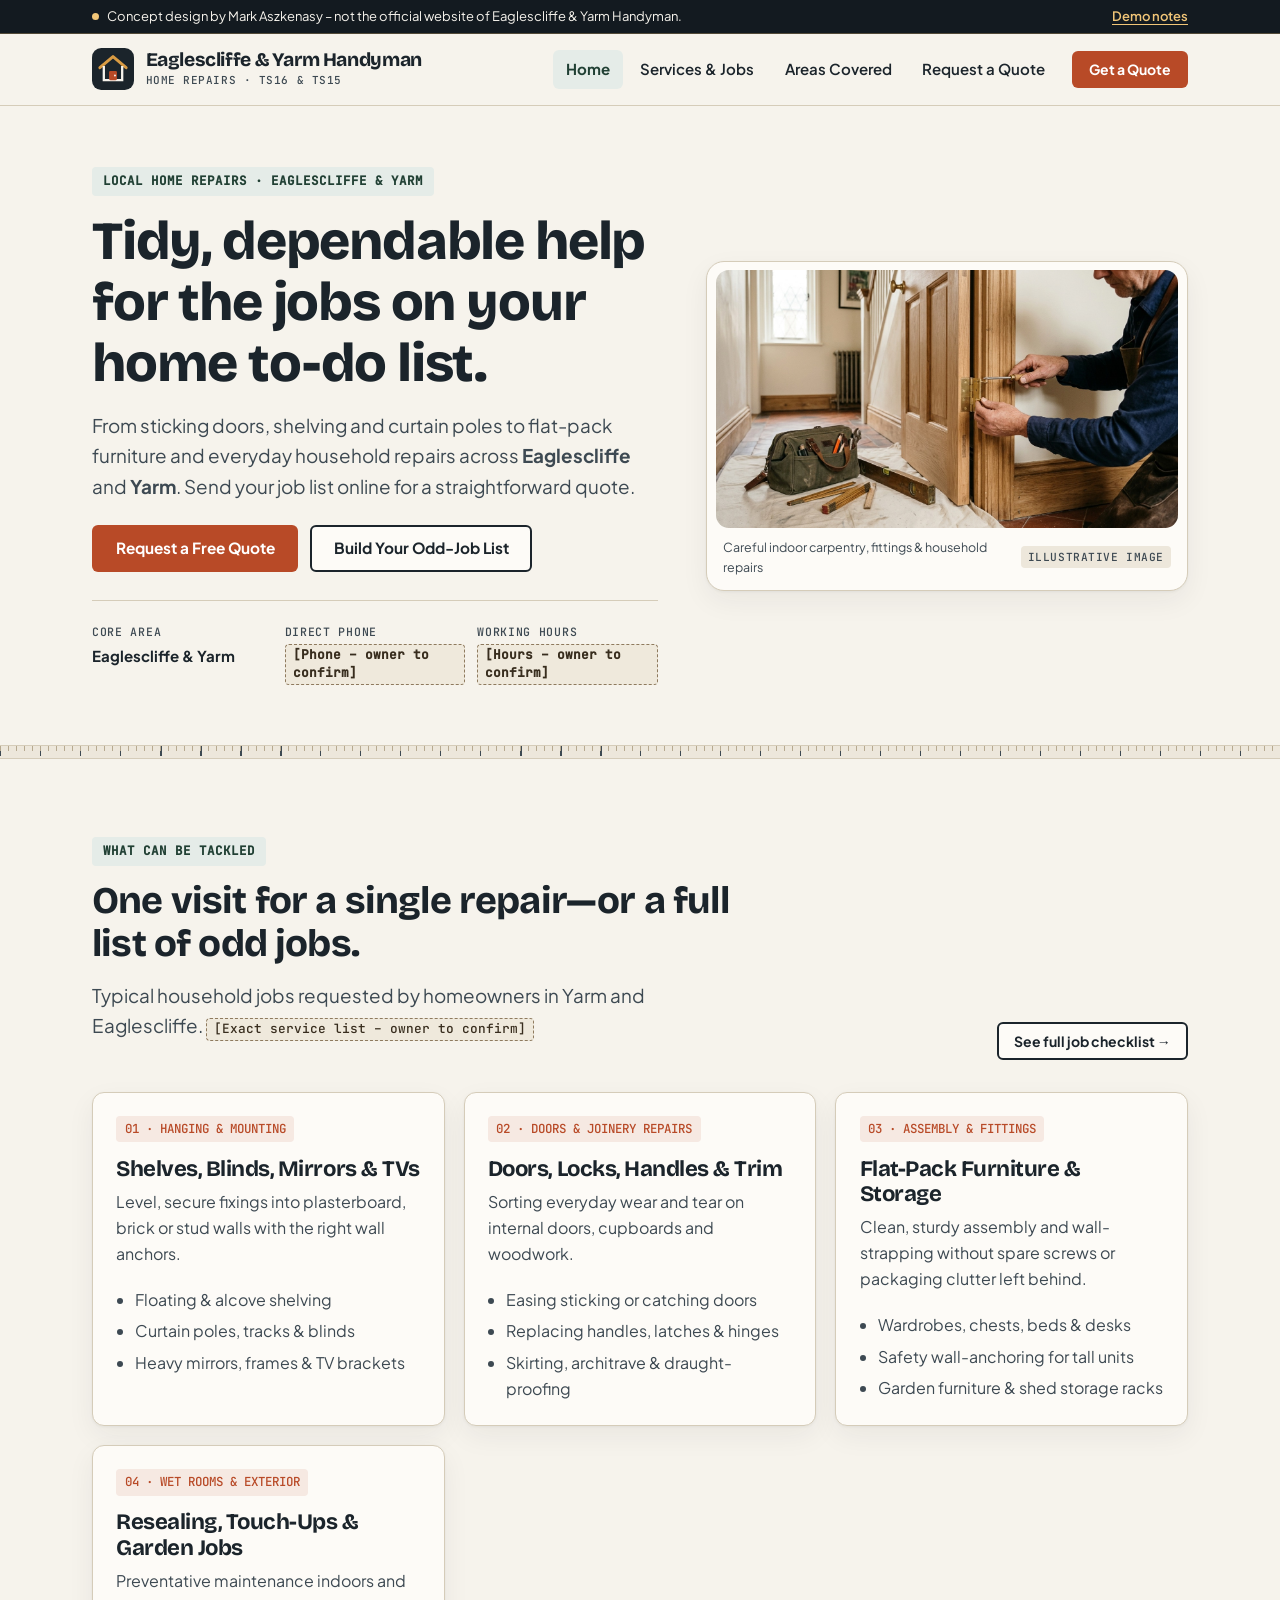
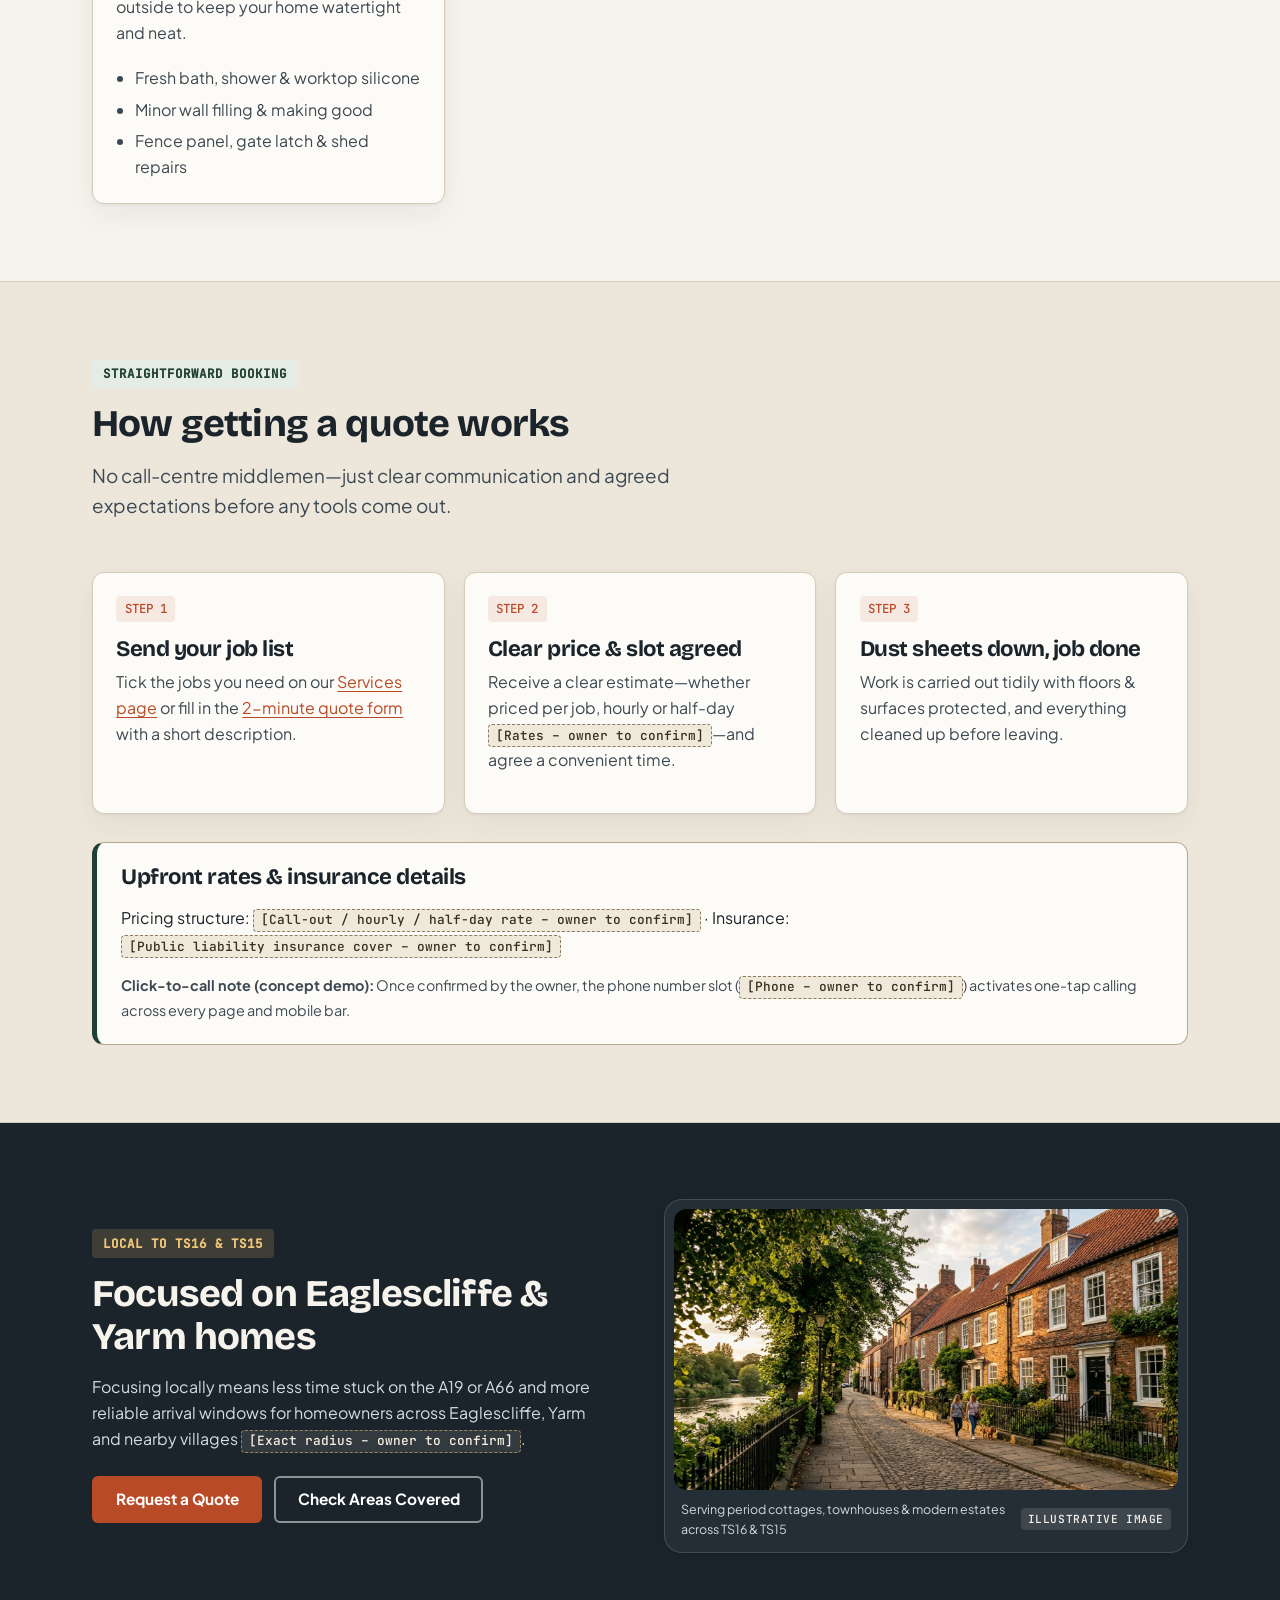
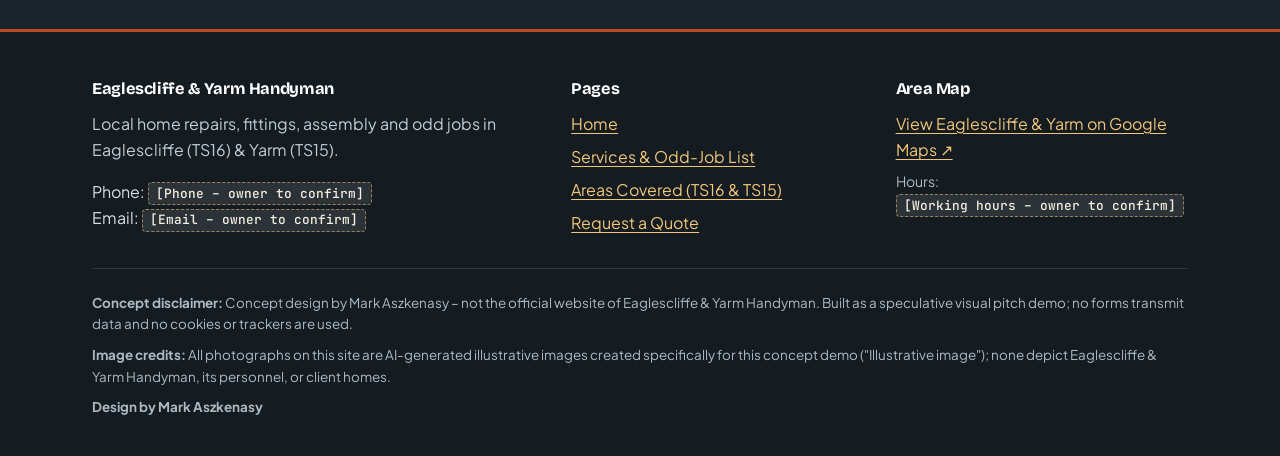
==== index.html @ 83b971e1 "Initial draft concept website for Eaglescliffe & Yarm Handyman" ====
<!DOCTYPE html>
<html lang="en-GB">
<head>
  <meta charset="utf-8">
  <meta name="viewport" content="width=device-width, initial-scale=1">
  <meta name="robots" content="noindex, nofollow">
  <title>Eaglescliffe &amp; Yarm Handyman – Local Home Repairs (Concept Design)</title>
  <meta name="description" content="Draft concept website for Eaglescliffe &amp; Yarm Handyman: practical home repairs, shelving, flat-pack assembly and odd jobs across TS16 and TS15. Not the official site.">
  <meta name="theme-color" content="#1B242B">
  <link rel="icon" href="favicon.svg" type="image/svg+xml">
  <link rel="preload" href="fonts/bricolage-grotesque-latin.woff2" as="font" type="font/woff2" crossorigin>
  <link rel="preload" href="fonts/plus-jakarta-sans-latin.woff2" as="font" type="font/woff2" crossorigin>
  <link rel="stylesheet" href="css/styles.css">
</head>
<body>
  <a class="skip-link" href="#main">Skip to main content</a>

  <!-- Persistent Concept Banner -->
  <div class="concept-banner" role="region" aria-label="Concept website notice">
    <div class="wrap">
      <p class="concept-banner__text">
        <span class="concept-banner__dot" aria-hidden="true"></span>
        <span>Concept design by Mark Aszkenasy – not the official website of Eaglescliffe &amp; Yarm Handyman.</span>
      </p>
      <a href="#image-credits">Demo notes</a>
    </div>
  </div>

  <!-- Site Header -->
  <header class="site-header">
    <div class="wrap header-inner">
      <a class="brand" href="index.html">
        <img class="brand__mark" src="images/logo-mark.svg" width="42" height="42" alt="">
        <span class="brand__copy">
          <span class="brand__name">Eaglescliffe &amp; Yarm Handyman</span>
          <span class="brand__tag">Home Repairs · TS16 &amp; TS15</span>
        </span>
      </a>

      <button class="nav-toggle" type="button" data-nav-toggle aria-expanded="false" aria-controls="site-nav">
        <svg viewBox="0 0 24 24" fill="none" stroke="currentColor" stroke-width="2.2" stroke-linecap="round" aria-hidden="true">
          <path d="M4 7h16M4 12h16M4 17h16"/>
        </svg>
        <span>Menu</span>
      </button>

      <nav class="site-nav" id="site-nav" aria-label="Main navigation">
        <ul class="site-nav__list">
          <li><a class="site-nav__link" href="index.html" aria-current="page">Home</a></li>
          <li><a class="site-nav__link" href="services.html">Services &amp; Jobs</a></li>
          <li><a class="site-nav__link" href="areas.html">Areas Covered</a></li>
          <li><a class="site-nav__link" href="quote.html">Request a Quote</a></li>
        </ul>
        <div class="header-cta-group">
          <a class="btn btn--primary btn--sm" href="quote.html">
            <span>Get a Quote</span>
            <span class="job-badge" data-job-count hidden>0</span>
          </a>
        </div>
      </nav>
    </div>
  </header>

  <main id="main">
    <!-- Hero Section -->
    <section class="hero">
      <div class="wrap hero-grid">
        <div>
          <span class="eyebrow">Local Home Repairs · Eaglescliffe &amp; Yarm</span>
          <h1>Tidy, dependable help for the jobs on your home to-do list.</h1>
          <p class="lead">
            From sticking doors, shelving and curtain poles to flat-pack furniture and everyday household repairs across <strong>Eaglescliffe</strong> and <strong>Yarm</strong>. Send your job list online for a straightforward quote.
          </p>

          <div class="hero-actions">
            <a class="btn btn--primary" href="quote.html">
              <span>Request a Free Quote</span>
              <span class="job-badge" data-job-count hidden>0</span>
            </a>
            <a class="btn btn--secondary" href="services.html">Build Your Odd-Job List</a>
          </div>

          <div class="hero-facts" id="contact-details">
            <div>
              <span class="hero-fact__k">Core Area</span>
              <span class="hero-fact__v">Eaglescliffe &amp; Yarm</span>
            </div>
            <div>
              <span class="hero-fact__k">Direct Phone</span>
              <span class="hero-fact__v"><span class="ph">[Phone – owner to confirm]</span></span>
            </div>
            <div>
              <span class="hero-fact__k">Working Hours</span>
              <span class="hero-fact__v"><span class="ph">[Hours – owner to confirm]</span></span>
            </div>
          </div>
        </div>

        <figure class="photo-frame">
          <img
            src="images/hero-home-repairs.jpg"
            width="1440"
            height="803"
            alt="Hands fitting a brass hinge onto a solid oak panelled door in a tidy hallway with a canvas tool bag and spirit level on a dust sheet"
            fetchpriority="high"
          >
          <figcaption>
            <span>Careful indoor carpentry, fittings &amp; household repairs</span>
            <span class="illus-tag">Illustrative image</span>
          </figcaption>
        </figure>
      </div>
    </section>

    <div class="rule-ticks" aria-hidden="true"></div>

    <!-- Core Job Categories Overview -->
    <section class="section">
      <div class="wrap">
        <div class="section-head">
          <div>
            <span class="eyebrow">What Can Be Tackled</span>
            <h2>One visit for a single repair—or a full list of odd jobs.</h2>
            <p class="lead">
              Typical household jobs requested by homeowners in Yarm and Eaglescliffe. <span class="ph">[Exact service list – owner to confirm]</span>
            </p>
          </div>
          <a class="btn btn--secondary btn--sm" href="services.html">See full job checklist &rarr;</a>
        </div>

        <div class="card-grid">
          <article class="card">
            <span class="card__num">01 · HANGING &amp; MOUNTING</span>
            <h3>Shelves, Blinds, Mirrors &amp; TVs</h3>
            <p>Level, secure fixings into plasterboard, brick or stud walls with the right wall anchors.</p>
            <ul>
              <li>Floating &amp; alcove shelving</li>
              <li>Curtain poles, tracks &amp; blinds</li>
              <li>Heavy mirrors, frames &amp; TV brackets</li>
            </ul>
          </article>

          <article class="card">
            <span class="card__num">02 · DOORS &amp; JOINERY REPAIRS</span>
            <h3>Doors, Locks, Handles &amp; Trim</h3>
            <p>Sorting everyday wear and tear on internal doors, cupboards and woodwork.</p>
            <ul>
              <li>Easing sticking or catching doors</li>
              <li>Replacing handles, latches &amp; hinges</li>
              <li>Skirting, architrave &amp; draught-proofing</li>
            </ul>
          </article>

          <article class="card">
            <span class="card__num">03 · ASSEMBLY &amp; FITTINGS</span>
            <h3>Flat-Pack Furniture &amp; Storage</h3>
            <p>Clean, sturdy assembly and wall-strapping without spare screws or packaging clutter left behind.</p>
            <ul>
              <li>Wardrobes, chests, beds &amp; desks</li>
              <li>Safety wall-anchoring for tall units</li>
              <li>Garden furniture &amp; shed storage racks</li>
            </ul>
          </article>

          <article class="card">
            <span class="card__num">04 · WET ROOMS &amp; EXTERIOR</span>
            <h3>Resealing, Touch-Ups &amp; Garden Jobs</h3>
            <p>Preventative maintenance indoors and outside to keep your home watertight and neat.</p>
            <ul>
              <li>Fresh bath, shower &amp; worktop silicone</li>
              <li>Minor wall filling &amp; making good</li>
              <li>Fence panel, gate latch &amp; shed repairs</li>
            </ul>
          </article>
        </div>
      </div>
    </section>

    <!-- How It Works -->
    <section class="section section--alt">
      <div class="wrap">
        <div class="section-head">
          <div>
            <span class="eyebrow">Straightforward Booking</span>
            <h2>How getting a quote works</h2>
            <p class="lead">No call-centre middlemen—just clear communication and agreed expectations before any tools come out.</p>
          </div>
        </div>

        <div class="card-grid">
          <article class="card">
            <span class="card__num">STEP 1</span>
            <h3>Send your job list</h3>
            <p>Tick the jobs you need on our <a href="services.html">Services page</a> or fill in the <a href="quote.html">2-minute quote form</a> with a short description.</p>
          </article>

          <article class="card">
            <span class="card__num">STEP 2</span>
            <h3>Clear price &amp; slot agreed</h3>
            <p>Receive a clear estimate—whether priced per job, hourly or half-day <span class="ph">[Rates – owner to confirm]</span>—and agree a convenient time.</p>
          </article>

          <article class="card">
            <span class="card__num">STEP 3</span>
            <h3>Dust sheets down, job done</h3>
            <p>Work is carried out tidily with floors &amp; surfaces protected, and everything cleaned up before leaving.</p>
          </article>
        </div>

        <div class="notice-box" style="margin-top: 1.75rem;">
          <h3>Upfront rates &amp; insurance details</h3>
          <p>
            Pricing structure: <span class="ph">[Call-out / hourly / half-day rate – owner to confirm]</span> ·
            Insurance: <span class="ph">[Public liability insurance cover – owner to confirm]</span>
          </p>
          <p style="font-size: 0.9rem; color: var(--ink-soft);">
            <strong>Click-to-call note (concept demo):</strong> Once confirmed by the owner, the phone number slot (<span class="ph">[Phone – owner to confirm]</span>) activates one-tap calling across every page and mobile bar.
          </p>
        </div>
      </div>
    </section>

    <!-- Local Focus Split Banner -->
    <section class="section section--dark">
      <div class="wrap split">
        <div>
          <span class="eyebrow" style="background: rgba(242, 198, 120, 0.16); color: var(--brass-light);">Local to TS16 &amp; TS15</span>
          <h2>Focused on Eaglescliffe &amp; Yarm homes</h2>
          <p>
            Focusing locally means less time stuck on the A19 or A66 and more reliable arrival windows for homeowners across Eaglescliffe, Yarm and nearby villages <span class="ph ph--on-dark">[Exact radius – owner to confirm]</span>.
          </p>
          <div class="hero-actions">
            <a class="btn btn--primary" href="quote.html">Request a Quote</a>
            <a class="btn btn--secondary" href="areas.html" style="background: transparent; color: #fff; border-color: rgba(255,255,255,0.5);">Check Areas Covered</a>
          </div>
        </div>

        <figure class="photo-frame" style="background: #232E36; border-color: rgba(255,255,255,0.14);">
          <img
            src="images/areas-brick-houses.jpg"
            width="1440"
            height="803"
            alt="Warm red-brick period townhouses with pantile roofs beside a tree-lined riverside walk in evening sunlight"
            loading="lazy"
          >
          <figcaption style="color: #D0D8DF;">
            <span>Serving period cottages, townhouses &amp; modern estates across TS16 &amp; TS15</span>
            <span class="illus-tag" style="background: rgba(255,255,255,0.12); color: #F6F3EC;">Illustrative image</span>
          </figcaption>
        </figure>
      </div>
    </section>
  </main>

  <!-- Site Footer -->
  <footer class="site-footer">
    <div class="wrap">
      <div class="footer-grid">
        <div>
          <h3>Eaglescliffe &amp; Yarm Handyman</h3>
          <p style="margin-top: 0; color: #C2CDD5;">
            Local home repairs, fittings, assembly and odd jobs in Eaglescliffe (TS16) &amp; Yarm (TS15).
          </p>
          <p style="margin-bottom: 0;">
            Phone: <span class="ph ph--on-dark">[Phone – owner to confirm]</span><br>
            Email: <span class="ph ph--on-dark">[Email – owner to confirm]</span>
          </p>
        </div>

        <div>
          <h3>Pages</h3>
          <ul>
            <li><a href="index.html">Home</a></li>
            <li><a href="services.html">Services &amp; Odd-Job List</a></li>
            <li><a href="areas.html">Areas Covered (TS16 &amp; TS15)</a></li>
            <li><a href="quote.html">Request a Quote</a></li>
          </ul>
        </div>

        <div>
          <h3>Area Map</h3>
          <ul>
            <li>
              <a href="https://www.google.com/maps/search/?api=1&amp;query=Eaglescliffe+and+Yarm+TS16+TS15" target="_blank" rel="noopener noreferrer">
                View Eaglescliffe &amp; Yarm on Google Maps &nearr;
              </a>
            </li>
            <li style="color: #AEB9C2; font-size: 0.88rem;">
              Hours: <span class="ph ph--on-dark">[Working hours – owner to confirm]</span>
            </li>
          </ul>
        </div>
      </div>

      <div class="footer-legal" id="image-credits">
        <p><strong>Concept disclaimer:</strong> Concept design by Mark Aszkenasy – not the official website of Eaglescliffe &amp; Yarm Handyman. Built as a speculative visual pitch demo; no forms transmit data and no cookies or trackers are used.</p>
        <p><strong>Image credits:</strong> All photographs on this site are AI-generated illustrative images created specifically for this concept demo ("Illustrative image"); none depict Eaglescliffe &amp; Yarm Handyman, its personnel, or client homes.</p>
        <p><strong>Design by Mark Aszkenasy</strong></p>
      </div>
    </div>
  </footer>

  <!-- Sticky Mobile Quick-Action Bar -->
  <div class="mobile-dock" role="region" aria-label="Quick actions">
    <a class="btn btn--call" href="#contact-details">Call: [To confirm]</a>
    <a class="btn btn--primary" href="quote.html">
      <span>Get a Quote</span>
      <span class="job-badge" data-job-count hidden>0</span>
    </a>
  </div>

  <script src="js/main.js" defer></script>
</body>
</html>
---- css/styles.css ----
/* ==========================================================================
   Eaglescliffe & Yarm Handyman — Bespoke Static Brochure Stylesheet
   Palette: Warm Chalk Plaster (#F6F3EC), Cast Iron Slate (#1B242B),
            Tees Brick Terracotta (#B84A27), Workshop Pine (#234236)
   Typography: Bricolage Grotesque + Plus Jakarta Sans + JetBrains Mono (self-hosted)
   ========================================================================== */

@font-face {
  font-family: "Bricolage Grotesque";
  src: url("../fonts/bricolage-grotesque-latin.woff2") format("woff2");
  font-weight: 200 800;
  font-style: normal;
  font-display: swap;
}

@font-face {
  font-family: "Plus Jakarta Sans";
  src: url("../fonts/plus-jakarta-sans-latin.woff2") format("woff2");
  font-weight: 300 800;
  font-style: normal;
  font-display: swap;
}

@font-face {
  font-family: "JetBrains Mono";
  src: url("../fonts/jetbrains-mono-latin-500.woff2") format("woff2");
  font-weight: 500;
  font-style: normal;
  font-display: swap;
}

:root {
  --bg: #F6F3EC;
  --bg-alt: #EDE7DB;
  --surface: #FDFBF7;
  --ink: #1B242B;
  --ink-soft: #3D4952;
  --border: #D5CCB9;
  --border-strong: #B6A990;
  --brick: #B84A27;
  --brick-hover: #97391B;
  --pine: #214034;
  --pine-tint: #E5ECE8;
  --brass: #C88A2E;
  --brass-light: #F2C678;
  --ph-bg: #EFE9DC;
  --ph-border: #8E7A5E;
  --ph-ink: #382D1E;
  --danger: #A62626;
  --radius-sm: 6px;
  --radius-md: 12px;
  --radius-lg: 18px;
  --shadow-card: 0 10px 28px rgba(27, 36, 43, 0.06), 0 1px 3px rgba(27, 36, 43, 0.05);
  --font-display: "Bricolage Grotesque", Georgia, serif;
  --font-sans: "Plus Jakarta Sans", -apple-system, BlinkMacSystemFont, "Segoe UI", sans-serif;
  --font-mono: "JetBrains Mono", ui-monospace, SFMono-Regular, monospace;
  --wrap: 1160px;
}

*, *::before, *::after {
  box-sizing: border-box;
}

html {
  scroll-behavior: smooth;
  -webkit-text-size-adjust: 100%;
}

body {
  margin: 0;
  background-color: var(--bg);
  color: var(--ink);
  font-family: var(--font-sans);
  font-size: 1rem;
  line-height: 1.62;
  overflow-x: hidden;
}

@media (max-width: 780px) {
  body {
    padding-bottom: 5.2rem; /* clearance for sticky mobile quick-action dock */
  }
}

img {
  max-width: 100%;
  height: auto;
  display: block;
}

a {
  color: var(--brick);
  text-underline-offset: 3px;
  transition: color 0.15s ease, background-color 0.15s ease, border-color 0.15s ease;
}

a:hover {
  color: var(--brick-hover);
}

:focus-visible {
  outline: 3px solid var(--brick);
  outline-offset: 3px;
  border-radius: 4px;
}

/* Skip link */
.skip-link {
  position: absolute;
  left: -9999px;
  top: 0.5rem;
  z-index: 1000;
  background: var(--ink);
  color: #fff;
  padding: 0.65rem 1rem;
  border-radius: var(--radius-sm);
  font-weight: 700;
  text-decoration: none;
}

.skip-link:focus {
  left: 0.75rem;
}

.wrap {
  width: 100%;
  max-width: var(--wrap);
  margin: 0 auto;
  padding-inline: clamp(1rem, 4vw, 2rem);
}

/* ==========================================================================
   Concept Design Top Banner (Required on every page — compact on 390px)
   ========================================================================== */
.concept-banner {
  background: #131A20;
  color: #F6F3EC;
  border-bottom: 1px solid rgba(242, 198, 120, 0.28);
  font-size: 0.8125rem;
  line-height: 1.38;
  padding: 0.48rem 0;
}

.concept-banner .wrap {
  display: flex;
  align-items: center;
  justify-content: space-between;
  gap: 0.75rem;
}

.concept-banner__text {
  display: flex;
  align-items: center;
  gap: 0.5rem;
  margin: 0;
}

.concept-banner__dot {
  width: 7px;
  height: 7px;
  border-radius: 50%;
  background: var(--brass-light);
  flex-shrink: 0;
}

.concept-banner a {
  color: var(--brass-light);
  font-weight: 600;
  white-space: nowrap;
}

.concept-banner a:hover {
  color: #fff;
}

@media (max-width: 560px) {
  .concept-banner {
    font-size: 0.75rem;
    padding: 0.42rem 0;
  }
}

/* ==========================================================================
   Site Header & Responsive Navigation
   ========================================================================== */
.site-header {
  background: rgba(246, 243, 236, 0.96);
  backdrop-filter: blur(8px);
  border-bottom: 1px solid var(--border);
  position: sticky;
  top: 0;
  z-index: 90;
}

.header-inner {
  display: flex;
  align-items: center;
  justify-content: space-between;
  gap: 1rem;
  min-height: 4.4rem;
}

.brand {
  display: inline-flex;
  align-items: center;
  gap: 0.72rem;
  text-decoration: none;
  color: var(--ink);
  min-width: 0;
}

.brand:hover {
  color: var(--ink);
}

.brand__mark {
  width: 42px;
  height: 42px;
  flex-shrink: 0;
}

.brand__copy {
  display: flex;
  flex-direction: column;
  min-width: 0;
}

.brand__name {
  font-family: var(--font-display);
  font-weight: 750;
  font-size: clamp(1rem, 2.2vw, 1.2rem);
  line-height: 1.12;
  letter-spacing: -0.02em;
}

.brand__tag {
  font-family: var(--font-mono);
  font-size: 0.69rem;
  letter-spacing: 0.05em;
  text-transform: uppercase;
  color: var(--ink-soft);
  margin-top: 0.12rem;
}

.nav-toggle {
  display: none;
  align-items: center;
  gap: 0.45rem;
  background: var(--surface);
  color: var(--ink);
  border: 1.5px solid var(--border-strong);
  border-radius: var(--radius-sm);
  padding: 0.5rem 0.78rem;
  font-family: var(--font-sans);
  font-weight: 700;
  font-size: 0.875rem;
  cursor: pointer;
}

.nav-toggle svg {
  width: 18px;
  height: 18px;
}

.site-nav {
  display: flex;
  align-items: center;
  gap: 0.35rem;
}

.site-nav__list {
  list-style: none;
  display: flex;
  align-items: center;
  gap: 0.25rem;
  margin: 0;
  padding: 0;
}

.site-nav__link {
  display: inline-flex;
  align-items: center;
  padding: 0.48rem 0.82rem;
  border-radius: var(--radius-sm);
  color: var(--ink);
  text-decoration: none;
  font-weight: 600;
  font-size: 0.94rem;
}

.site-nav__link:hover {
  background: var(--bg-alt);
  color: var(--ink);
}

.site-nav__link[aria-current="page"] {
  background: var(--pine-tint);
  color: var(--pine);
  font-weight: 700;
}

.header-cta-group {
  display: flex;
  align-items: center;
  gap: 0.6rem;
  margin-left: 0.5rem;
}

@media (max-width: 900px) {
  .nav-toggle {
    display: inline-flex;
  }

  .site-nav {
    display: none;
    position: absolute;
    top: 100%;
    left: 0;
    right: 0;
    background: var(--surface);
    border-bottom: 2px solid var(--border-strong);
    box-shadow: 0 18px 36px rgba(27, 36, 43, 0.14);
    padding: 1rem clamp(1rem, 4vw, 2rem) 1.25rem;
    flex-direction: column;
    align-items: stretch;
    gap: 0.85rem;
  }

  .site-nav.is-open {
    display: flex;
  }

  .site-nav__list {
    flex-direction: column;
    align-items: stretch;
    gap: 0.25rem;
  }

  .site-nav__link {
    padding: 0.72rem 0.85rem;
    font-size: 1rem;
  }

  .header-cta-group {
    margin-left: 0;
    padding-top: 0.65rem;
    border-top: 1px solid var(--border);
    flex-direction: column;
    align-items: stretch;
  }
}

/* ==========================================================================
   Buttons, Badges & Honest Owner Placeholders
   ========================================================================== */
.btn {
  display: inline-flex;
  align-items: center;
  justify-content: center;
  gap: 0.5rem;
  padding: 0.78rem 1.35rem;
  border-radius: var(--radius-sm);
  font-family: var(--font-sans);
  font-weight: 700;
  font-size: 0.96rem;
  line-height: 1.2;
  text-decoration: none;
  border: 2px solid transparent;
  cursor: pointer;
  text-align: center;
}

.btn--primary {
  background: var(--brick);
  color: #fff;
}

.btn--primary:hover {
  background: var(--brick-hover);
  color: #fff;
}

.btn--secondary {
  background: var(--surface);
  color: var(--ink);
  border-color: var(--ink);
}

.btn--secondary:hover {
  background: var(--ink);
  color: #fff;
}

.btn--pine {
  background: var(--pine);
  color: #fff;
}

.btn--pine:hover {
  background: #172E25;
  color: #fff;
}

.btn--sm {
  padding: 0.52rem 0.95rem;
  font-size: 0.875rem;
}

.job-badge {
  display: inline-flex;
  align-items: center;
  justify-content: center;
  min-width: 1.35rem;
  height: 1.35rem;
  padding: 0 0.38rem;
  border-radius: 999px;
  background: #fff;
  color: var(--brick);
  font-family: var(--font-mono);
  font-size: 0.75rem;
  font-weight: 700;
}

.job-badge[hidden] {
  display: none;
}

/* Honest owner placeholder pill */
.ph {
  display: inline-block;
  background: var(--ph-bg);
  color: var(--ph-ink);
  border: 1px dashed var(--ph-border);
  border-radius: 4px;
  padding: 0.1rem 0.45rem;
  font-family: var(--font-mono);
  font-size: 0.8rem;
  line-height: 1.4;
  overflow-wrap: anywhere;
}

.ph--on-dark {
  background: rgba(255, 255, 255, 0.1);
  color: #F6EFE2;
  border-color: rgba(242, 198, 120, 0.55);
}

/* Carpenter's folding-rule divider */
.rule-ticks {
  height: 14px;
  background-color: var(--bg-alt);
  border-top: 1px solid var(--border);
  border-bottom: 1px solid var(--border);
  background-image:
    repeating-linear-gradient(
      to right,
      var(--border-strong) 0,
      var(--border-strong) 1px,
      transparent 1px,
      transparent 8px
    ),
    repeating-linear-gradient(
      to right,
      var(--ink-soft) 0,
      var(--ink-soft) 1.5px,
      transparent 1.5px,
      transparent 40px
    );
  background-size: 100% 5px, 100% 10px;
  background-position: top left, top left;
  background-repeat: repeat-x;
}

/* ==========================================================================
   Typography & Section Scaffolding
   ========================================================================== */
h1, h2, h3, h4 {
  font-family: var(--font-display);
  color: var(--ink);
  margin-top: 0;
  line-height: 1.14;
  letter-spacing: -0.022em;
}

h1 {
  font-size: clamp(2rem, 4.6vw, 3.35rem);
  font-weight: 800;
  margin-bottom: 1rem;
}

h2 {
  font-size: clamp(1.55rem, 3.2vw, 2.35rem);
  font-weight: 750;
  margin-bottom: 0.85rem;
}

h3 {
  font-size: clamp(1.15rem, 2vw, 1.38rem);
  font-weight: 720;
  margin-bottom: 0.5rem;
}

.eyebrow {
  display: inline-flex;
  align-items: center;
  gap: 0.5rem;
  font-family: var(--font-mono);
  font-size: 0.78rem;
  text-transform: uppercase;
  letter-spacing: 0.08em;
  color: var(--pine);
  background: var(--pine-tint);
  padding: 0.28rem 0.68rem;
  border-radius: 4px;
  margin-bottom: 0.9rem;
  font-weight: 600;
}

.lead {
  font-size: clamp(1.04rem, 1.6vw, 1.18rem);
  color: var(--ink-soft);
  max-width: 62ch;
  margin-top: 0;
}

.section {
  padding-block: clamp(2.8rem, 6vw, 4.8rem);
}

.section--alt {
  background: var(--bg-alt);
  border-top: 1px solid var(--border);
  border-bottom: 1px solid var(--border);
}

.section--dark {
  background: var(--ink);
  color: #F6F3EC;
}

.section--dark h2,
.section--dark h3 {
  color: #F6F3EC;
}

.section--dark p {
  color: #D4DCE2;
}

.section-head {
  display: flex;
  flex-wrap: wrap;
  align-items: flex-end;
  justify-content: space-between;
  gap: 1rem;
  margin-bottom: 2rem;
}

.section-head > div {
  max-width: 640px;
}

/* ==========================================================================
   Hero Layout (Mobile Counter-Demo Optimised)
   ========================================================================== */
.hero {
  padding-block: clamp(1.75rem, 4.8vw, 3.8rem);
}

.hero-grid {
  display: grid;
  grid-template-columns: 1.08fr 0.92fr;
  gap: clamp(1.5rem, 4vw, 3rem);
  align-items: center;
}

.hero-actions {
  display: flex;
  flex-wrap: wrap;
  gap: 0.75rem;
  margin-top: 1.45rem;
}

.hero-facts {
  display: grid;
  grid-template-columns: repeat(3, minmax(0, 1fr));
  gap: 0.75rem;
  margin-top: 1.75rem;
  padding-top: 1.35rem;
  border-top: 1px solid var(--border);
}

.hero-fact__k {
  font-family: var(--font-mono);
  font-size: 0.72rem;
  text-transform: uppercase;
  letter-spacing: 0.06em;
  color: var(--ink-soft);
  display: block;
}

.hero-fact__v {
  font-weight: 700;
  font-size: 0.94rem;
  color: var(--ink);
  margin-top: 0.15rem;
  display: block;
}

.photo-frame {
  margin: 0;
  background: var(--surface);
  border: 1px solid var(--border);
  border-radius: var(--radius-lg);
  padding: 0.55rem;
  box-shadow: var(--shadow-card);
}

.photo-frame img {
  border-radius: calc(var(--radius-lg) - 5px);
  width: 100%;
  object-fit: cover;
}

.photo-frame figcaption {
  display: flex;
  justify-content: space-between;
  align-items: center;
  gap: 0.5rem;
  padding: 0.55rem 0.45rem 0.2rem;
  font-size: 0.78rem;
  color: var(--ink-soft);
}

.illus-tag {
  font-family: var(--font-mono);
  font-size: 0.7rem;
  text-transform: uppercase;
  letter-spacing: 0.05em;
  background: var(--bg-alt);
  color: var(--ink-soft);
  padding: 0.12rem 0.45rem;
  border-radius: 4px;
  flex-shrink: 0;
}

@media (max-width: 880px) {
  .hero-grid {
    grid-template-columns: 1fr;
  }
}

@media (max-width: 540px) {
  .hero-facts {
    grid-template-columns: 1fr;
    gap: 0.6rem;
  }

  .hero-actions .btn {
    width: 100%;
  }
}

/* ==========================================================================
   Page Sub-Header (for Interior Pages)
   ========================================================================== */
.page-hero {
  background: var(--bg-alt);
  border-bottom: 1px solid var(--border);
  padding-block: clamp(1.8rem, 4vw, 3rem);
}

.breadcrumb {
  font-family: var(--font-mono);
  font-size: 0.76rem;
  color: var(--ink-soft);
  margin-bottom: 0.65rem;
}

.breadcrumb a {
  color: var(--ink-soft);
  text-decoration: none;
}

.breadcrumb a:hover {
  color: var(--brick);
  text-decoration: underline;
}

/* ==========================================================================
   Cards, Job Categories & How-It-Works Steps
   ========================================================================== */
.card-grid {
  display: grid;
  grid-template-columns: repeat(auto-fit, minmax(min(100%, 260px), 1fr));
  gap: 1.2rem;
}

.card-grid--2 {
  grid-template-columns: repeat(auto-fit, minmax(min(100%, 340px), 1fr));
}

.card {
  background: var(--surface);
  border: 1px solid var(--border);
  border-radius: var(--radius-md);
  padding: 1.45rem;
  box-shadow: var(--shadow-card);
  display: flex;
  flex-direction: column;
}

.card__num {
  font-family: var(--font-mono);
  font-size: 0.78rem;
  color: var(--brick);
  background: rgba(184, 74, 39, 0.1);
  padding: 0.2rem 0.52rem;
  border-radius: 4px;
  align-self: flex-start;
  margin-bottom: 0.85rem;
}

.card p {
  color: var(--ink-soft);
  margin-top: 0;
}

.card ul {
  margin: 0.25rem 0 0;
  padding-left: 1.15rem;
  color: var(--ink-soft);
}

.card li + li {
  margin-top: 0.35rem;
}

/* Interactive Odd-Job Checklist Cards on Services Page */
.job-picker-bar {
  position: sticky;
  top: 4.45rem;
  z-index: 60;
  background: var(--pine);
  color: #fff;
  border-radius: var(--radius-md);
  padding: 0.85rem 1.15rem;
  margin-bottom: 1.75rem;
  display: flex;
  flex-wrap: wrap;
  align-items: center;
  justify-content: space-between;
  gap: 0.75rem;
  box-shadow: 0 12px 28px rgba(27, 36, 43, 0.16);
}

.job-picker-bar p {
  margin: 0;
  font-size: 0.94rem;
}

.job-check-list {
  list-style: none;
  margin: 0.75rem 0 0;
  padding: 0;
  display: flex;
  flex-direction: column;
  gap: 0.5rem;
}

.job-check-item label {
  display: flex;
  align-items: flex-start;
  gap: 0.65rem;
  padding: 0.58rem 0.7rem;
  border: 1px solid var(--border);
  border-radius: var(--radius-sm);
  background: var(--bg);
  cursor: pointer;
  font-size: 0.93rem;
  line-height: 1.38;
  transition: border-color 0.15s ease, background-color 0.15s ease;
}

.job-check-item label:hover {
  border-color: var(--brick);
}

.job-check-item input[type="checkbox"] {
  width: 1.15rem;
  height: 1.15rem;
  margin-top: 0.12rem;
  accent-color: var(--brick);
  flex-shrink: 0;
}

.job-check-item input[type="checkbox"]:checked + span {
  font-weight: 700;
  color: var(--ink);
}

/* Split layout */
.split {
  display: grid;
  grid-template-columns: 1fr 1fr;
  gap: clamp(1.5rem, 4vw, 3rem);
  align-items: center;
}

@media (max-width: 840px) {
  .split {
    grid-template-columns: 1fr;
  }
}

/* Trade boundary & rates honest box */
.notice-box {
  background: var(--surface);
  border: 1.5px solid var(--border-strong);
  border-left: 5px solid var(--pine);
  border-radius: var(--radius-md);
  padding: 1.35rem 1.5rem;
}

.notice-box--warm {
  border-left-color: var(--brick);
}

.notice-box h3 {
  margin-bottom: 0.4rem;
}

.notice-box p:last-child {
  margin-bottom: 0;
}

/* ==========================================================================
   Areas Covered Postcode Cards
   ========================================================================== */
.postcode-badge {
  display: inline-block;
  font-family: var(--font-mono);
  font-size: 0.85rem;
  font-weight: 700;
  padding: 0.22rem 0.6rem;
  border-radius: 4px;
  background: var(--ink);
  color: var(--brass-light);
  margin-bottom: 0.75rem;
}

.area-pills {
  display: flex;
  flex-wrap: wrap;
  gap: 0.5rem;
  list-style: none;
  padding: 0;
  margin: 0.85rem 0 0;
}

.area-pills li {
  background: var(--surface);
  border: 1px solid var(--border);
  padding: 0.38rem 0.75rem;
  border-radius: 999px;
  font-size: 0.88rem;
  font-weight: 600;
}

/* ==========================================================================
   Quote & Callback Form (Accessible, Client-Side Demo Only)
   ========================================================================== */
.quote-layout {
  display: grid;
  grid-template-columns: 1.25fr 0.75fr;
  gap: clamp(1.5rem, 4vw, 2.75rem);
  align-items: start;
}

@media (max-width: 880px) {
  .quote-layout {
    grid-template-columns: 1fr;
  }
}

.form-card {
  background: var(--surface);
  border: 1px solid var(--border);
  border-radius: var(--radius-lg);
  padding: clamp(1.25rem, 3.5vw, 2.2rem);
  box-shadow: var(--shadow-card);
}

.form-fieldset {
  border: 0;
  margin: 0 0 1.6rem;
  padding: 0;
  min-width: 0;
}

.form-legend {
  font-family: var(--font-display);
  font-weight: 750;
  font-size: 1.16rem;
  margin-bottom: 0.75rem;
  display: block;
  width: 100%;
  padding-bottom: 0.45rem;
  border-bottom: 1px solid var(--border);
}

.field-grid {
  display: grid;
  grid-template-columns: 1fr 1fr;
  gap: 1rem;
}

@media (max-width: 580px) {
  .field-grid {
    grid-template-columns: 1fr;
  }
}

.field {
  margin-bottom: 1rem;
}

.field label {
  display: block;
  font-weight: 700;
  font-size: 0.92rem;
  margin-bottom: 0.35rem;
  color: var(--ink);
}

.field .hint {
  font-weight: 400;
  color: var(--ink-soft);
  font-size: 0.82rem;
}

.req {
  color: var(--brick);
}

.field input[type="text"],
.field input[type="email"],
.field input[type="tel"],
.field select,
.field textarea {
  width: 100%;
  padding: 0.72rem 0.85rem;
  border: 1.5px solid var(--border-strong);
  border-radius: var(--radius-sm);
  background: #fff;
  color: var(--ink);
  font-family: var(--font-sans);
  font-size: 1rem;
  line-height: 1.4;
}

.field input:focus,
.field select:focus,
.field textarea:focus {
  border-color: var(--brick);
  outline: 3px solid rgba(184, 74, 39, 0.22);
  outline-offset: 0;
}

.field input[aria-invalid="true"],
.field select[aria-invalid="true"],
.field textarea[aria-invalid="true"] {
  border-color: var(--danger);
}

.field-error {
  color: var(--danger);
  font-size: 0.82rem;
  font-weight: 600;
  margin: 0.3rem 0 0;
  min-height: 1.15em;
}

.chip-checks {
  display: grid;
  grid-template-columns: repeat(auto-fill, minmax(min(100%, 210px), 1fr));
  gap: 0.55rem;
}

.chip-check {
  display: flex;
  align-items: center;
  gap: 0.55rem;
  padding: 0.58rem 0.75rem;
  background: var(--bg);
  border: 1.5px solid var(--border);
  border-radius: var(--radius-sm);
  cursor: pointer;
  font-size: 0.9rem;
  font-weight: 600;
}

.chip-check:hover {
  border-color: var(--brick);
}

.chip-check input {
  width: 1.1rem;
  height: 1.1rem;
  accent-color: var(--brick);
  flex-shrink: 0;
}

.demo-result {
  background: var(--pine-tint);
  border: 2px solid var(--pine);
  border-radius: var(--radius-md);
  padding: 1.35rem 1.45rem;
  margin-top: 1.25rem;
}

.demo-result[hidden] {
  display: none;
}

.demo-result__title {
  font-family: var(--font-display);
  font-size: 1.2rem;
  font-weight: 800;
  color: var(--pine);
  margin: 0 0 0.45rem;
}

.demo-result p {
  margin: 0 0 0.65rem;
  color: var(--ink);
}

.demo-result p:last-child {
  margin-bottom: 0;
}

/* ==========================================================================
   Site Footer
   ========================================================================== */
.site-footer {
  background: #141C22;
  color: #D7DFE5;
  padding-block: 3rem 2.4rem;
  border-top: 3px solid var(--brick);
}

.footer-grid {
  display: grid;
  grid-template-columns: 1.3fr 0.85fr 0.85fr;
  gap: 2rem;
  padding-bottom: 2rem;
  border-bottom: 1px solid rgba(255, 255, 255, 0.12);
}

@media (max-width: 780px) {
  .footer-grid {
    grid-template-columns: 1fr;
    gap: 1.5rem;
  }
}

.site-footer h3 {
  color: #fff;
  font-size: 1.02rem;
  margin-bottom: 0.75rem;
}

.site-footer ul {
  list-style: none;
  padding: 0;
  margin: 0;
}

.site-footer li + li {
  margin-top: 0.45rem;
}

.site-footer a {
  color: var(--brass-light);
}

.site-footer a:hover {
  color: #fff;
}

.footer-legal {
  padding-top: 1.4rem;
  font-size: 0.84rem;
  color: #AEB9C2;
  display: flex;
  flex-direction: column;
  gap: 0.55rem;
}

.footer-legal p {
  margin: 0;
}

/* ==========================================================================
   Sticky Mobile Action Dock (390px Counter-Pitch Closer)
   ========================================================================== */
.mobile-dock {
  display: none;
}

@media (max-width: 780px) {
  .mobile-dock {
    display: grid;
    grid-template-columns: 1fr 1.25fr;
    gap: 0.55rem;
    position: fixed;
    left: 0;
    right: 0;
    bottom: 0;
    z-index: 95;
    background: rgba(20, 28, 34, 0.97);
    border-top: 1px solid rgba(242, 198, 120, 0.3);
    padding: 0.55rem 0.75rem calc(0.55rem + env(safe-area-inset-bottom, 0px));
  }

  .mobile-dock .btn {
    padding: 0.68rem 0.75rem;
    font-size: 0.86rem;
  }

  .mobile-dock .btn--call {
    background: rgba(255, 255, 255, 0.1);
    color: #F6F3EC;
    border-color: rgba(242, 198, 120, 0.45);
  }
}
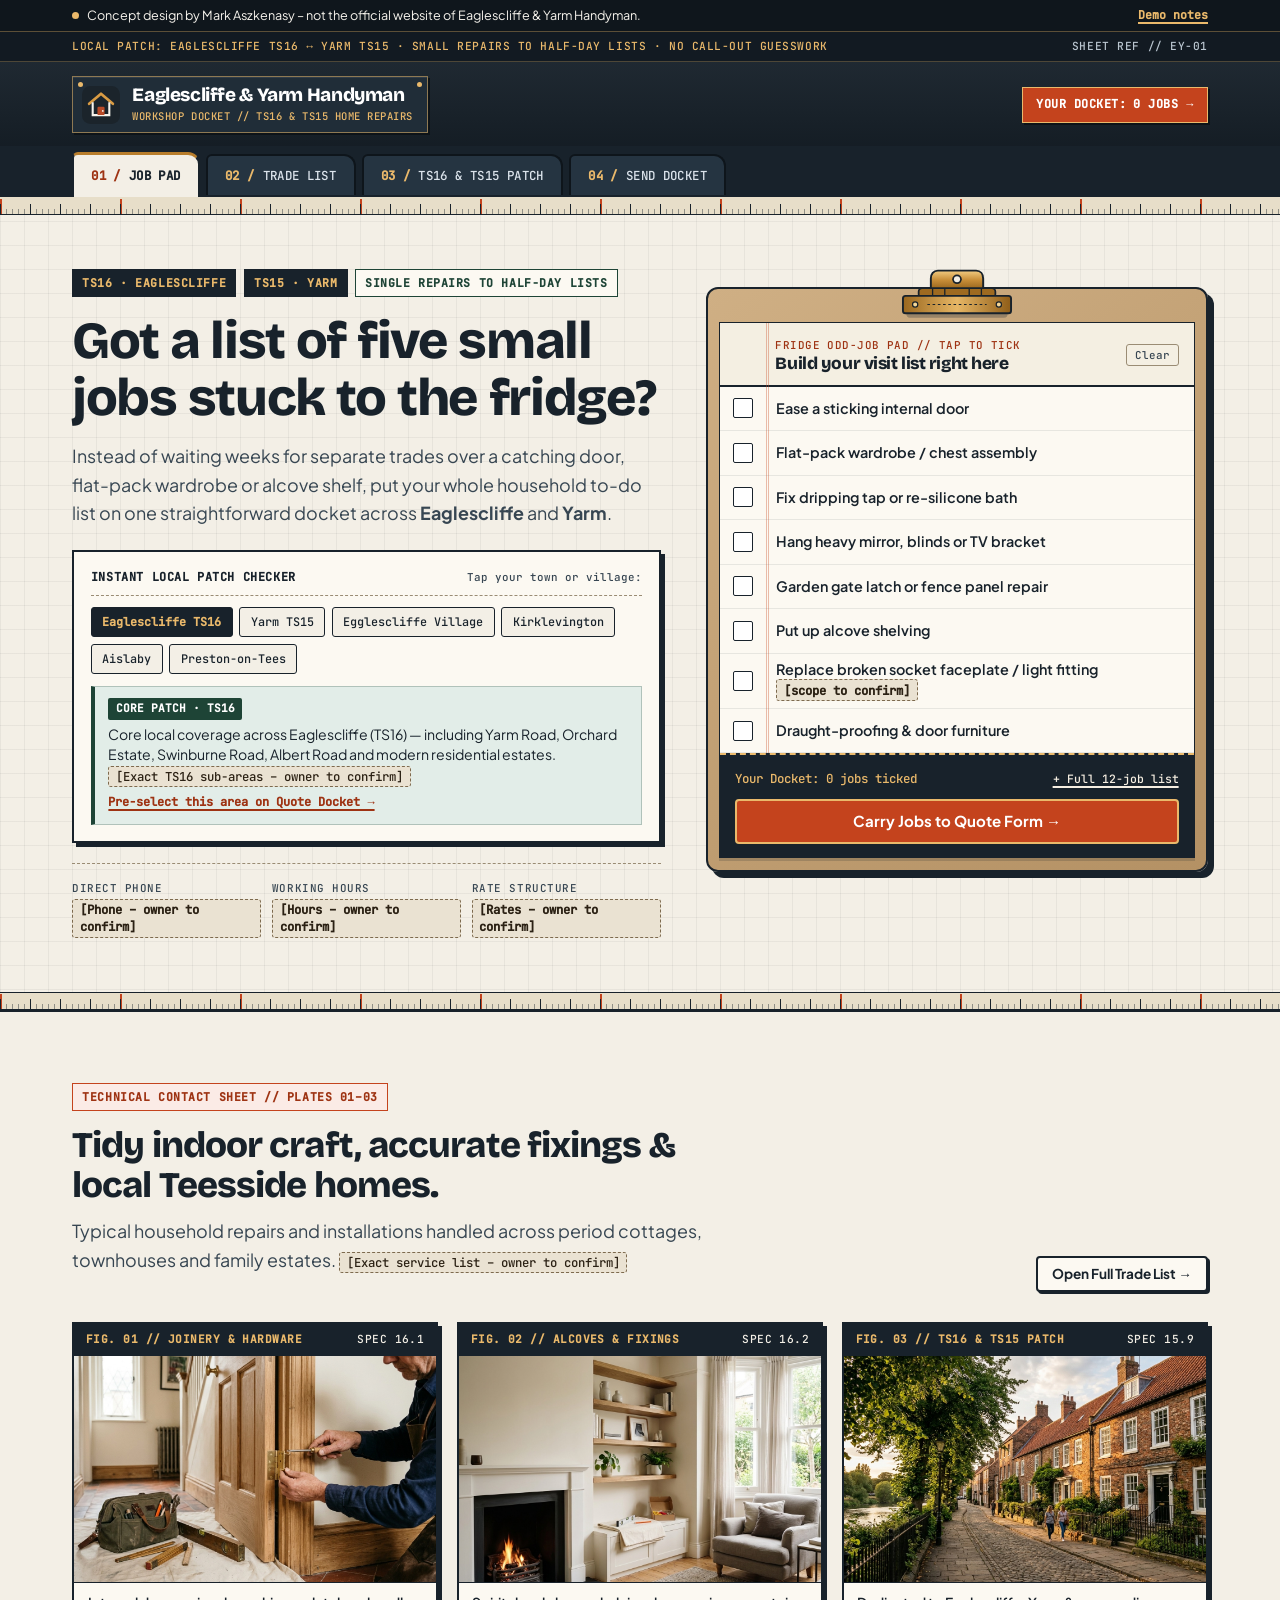
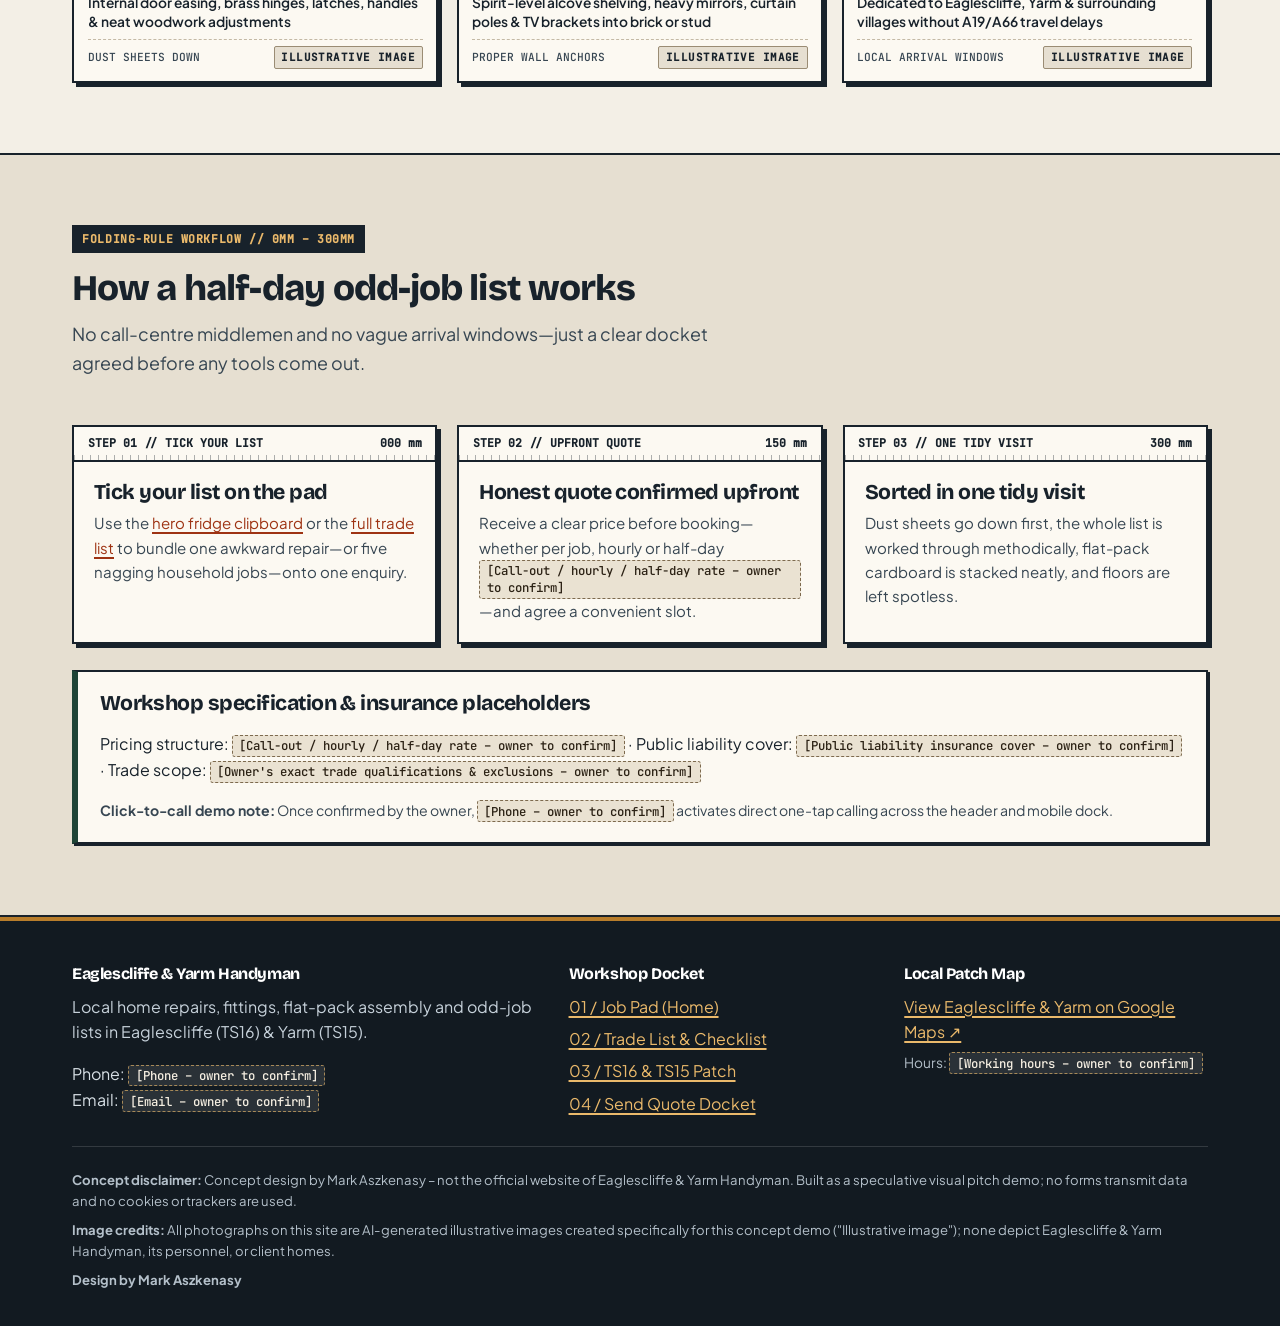
==== commit 0982dcd0: "Bespoke workshop blueprint and clipboard job pad redesign" ====
--- a/index.html
+++ b/index.html
@@ -4,12 +4,13 @@
   <meta charset="utf-8">
   <meta name="viewport" content="width=device-width, initial-scale=1">
   <meta name="robots" content="noindex, nofollow">
-  <title>Eaglescliffe &amp; Yarm Handyman – Local Home Repairs (Concept Design)</title>
+  <title>Eaglescliffe &amp; Yarm Handyman – Local Home Repairs &amp; Odd-Job Docket (Concept Design)</title>
   <meta name="description" content="Draft concept website for Eaglescliffe &amp; Yarm Handyman: practical home repairs, shelving, flat-pack assembly and odd jobs across TS16 and TS15. Not the official site.">
-  <meta name="theme-color" content="#1B242B">
+  <meta name="theme-color" content="#18222B">
   <link rel="icon" href="favicon.svg" type="image/svg+xml">
   <link rel="preload" href="fonts/bricolage-grotesque-latin.woff2" as="font" type="font/woff2" crossorigin>
   <link rel="preload" href="fonts/plus-jakarta-sans-latin.woff2" as="font" type="font/woff2" crossorigin>
+  <link rel="preload" href="fonts/jetbrains-mono-latin-500.woff2" as="font" type="font/woff2" crossorigin>
   <link rel="stylesheet" href="css/styles.css">
 </head>
 <body>
@@ -26,240 +27,462 @@
     </div>
   </div>
 
-  <!-- Site Header -->
-  <header class="site-header">
-    <div class="wrap header-inner">
-      <a class="brand" href="index.html">
-        <img class="brand__mark" src="images/logo-mark.svg" width="42" height="42" alt="">
-        <span class="brand__copy">
-          <span class="brand__name">Eaglescliffe &amp; Yarm Handyman</span>
-          <span class="brand__tag">Home Repairs · TS16 &amp; TS15</span>
-        </span>
-      </a>
-
-      <button class="nav-toggle" type="button" data-nav-toggle aria-expanded="false" aria-controls="site-nav">
-        <svg viewBox="0 0 24 24" fill="none" stroke="currentColor" stroke-width="2.2" stroke-linecap="round" aria-hidden="true">
-          <path d="M4 7h16M4 12h16M4 17h16"/>
-        </svg>
-        <span>Menu</span>
-      </button>
-
-      <nav class="site-nav" id="site-nav" aria-label="Main navigation">
-        <ul class="site-nav__list">
-          <li><a class="site-nav__link" href="index.html" aria-current="page">Home</a></li>
-          <li><a class="site-nav__link" href="services.html">Services &amp; Jobs</a></li>
-          <li><a class="site-nav__link" href="areas.html">Areas Covered</a></li>
-          <li><a class="site-nav__link" href="quote.html">Request a Quote</a></li>
-        </ul>
-        <div class="header-cta-group">
-          <a class="btn btn--primary btn--sm" href="quote.html">
-            <span>Get a Quote</span>
-            <span class="job-badge" data-job-count hidden>0</span>
+  <!-- Stamped Workshop Docket / Brass-Plated Toolchest Header -->
+  <header class="docket-header">
+    <div class="spec-ticker">
+      <div class="wrap spec-ticker__inner">
+        <span class="spec-ticker__lead">LOCAL PATCH: EAGLESCLIFFE TS16 &harr; YARM TS15 &middot; SMALL REPAIRS TO HALF-DAY LISTS &middot; NO CALL-OUT GUESSWORK</span>
+        <span class="spec-ticker__right">SHEET REF // EY-01</span>
+      </div>
+    </div>
+
+    <div class="toolchest-bar">
+      <div class="wrap toolchest-bar__inner">
+        <a class="brass-plate" href="index.html">
+          <img class="brass-plate__mark" src="images/logo-mark.svg" width="38" height="38" alt="">
+          <span class="brass-plate__copy">
+            <span class="brass-plate__name">Eaglescliffe &amp; Yarm Handyman</span>
+            <span class="brass-plate__serial">WORKSHOP DOCKET // TS16 &amp; TS15 HOME REPAIRS</span>
+          </span>
+        </a>
+
+        <div class="toolchest-meta">
+          <a class="docket-tally-pill" href="quote.html">
+            <span data-docket-tally-text>Your Docket: 0 jobs</span>
+            <span aria-hidden="true">&rarr;</span>
           </a>
-        </div>
-      </nav>
+
+          <button class="nav-toggle" type="button" data-nav-toggle aria-expanded="false" aria-controls="site-nav">
+            <svg viewBox="0 0 24 24" fill="none" stroke="currentColor" stroke-width="2.2" stroke-linecap="round" aria-hidden="true">
+              <path d="M4 7h16M4 12h16M4 17h16"/>
+            </svg>
+            <span>Docket</span>
+          </button>
+        </div>
+      </div>
     </div>
-  </header>
-
-  <main id="main">
-    <!-- Hero Section -->
-    <section class="hero">
-      <div class="wrap hero-grid">
-        <div>
-          <span class="eyebrow">Local Home Repairs · Eaglescliffe &amp; Yarm</span>
-          <h1>Tidy, dependable help for the jobs on your home to-do list.</h1>
-          <p class="lead">
-            From sticking doors, shelving and curtain poles to flat-pack furniture and everyday household repairs across <strong>Eaglescliffe</strong> and <strong>Yarm</strong>. Send your job list online for a straightforward quote.
-          </p>
-
-          <div class="hero-actions">
-            <a class="btn btn--primary" href="quote.html">
-              <span>Request a Free Quote</span>
+
+    <nav class="folder-nav-rail" id="site-nav" aria-label="Main workshop navigation">
+      <div class="wrap">
+        <ul class="folder-tabs">
+          <li class="folder-tabs__item">
+            <a class="folder-tab" href="index.html" aria-current="page">
+              <span class="folder-tab__idx">01 /</span>
+              <span>JOB PAD</span>
+            </a>
+          </li>
+          <li class="folder-tabs__item">
+            <a class="folder-tab" href="services.html">
+              <span class="folder-tab__idx">02 /</span>
+              <span>TRADE LIST</span>
+            </a>
+          </li>
+          <li class="folder-tabs__item">
+            <a class="folder-tab" href="areas.html">
+              <span class="folder-tab__idx">03 /</span>
+              <span>TS16 &amp; TS15 PATCH</span>
+            </a>
+          </li>
+          <li class="folder-tabs__item">
+            <a class="folder-tab" href="quote.html">
+              <span class="folder-tab__idx">04 /</span>
+              <span>SEND DOCKET</span>
               <span class="job-badge" data-job-count hidden>0</span>
             </a>
-            <a class="btn btn--secondary" href="services.html">Build Your Odd-Job List</a>
+          </li>
+        </ul>
+      </div>
+    </nav>
+  </header>
+
+  <main id="main">
+    <!-- Hero Blueprint Workbench + Cream-Lined Fridge Odd-Job Clipboard -->
+    <section class="blueprint-stage" aria-labelledby="hero-heading">
+      <div class="ruler-strip" aria-hidden="true"></div>
+
+      <div class="wrap hero-workbench">
+        <div class="workbench-grid">
+          <!-- Left Column (~52%): Workshop Brief & Instant Patch Checker -->
+          <div>
+            <div class="stamp-row">
+              <span class="stamp-badge">TS16 &middot; EAGLESCLIFFE</span>
+              <span class="stamp-badge">TS15 &middot; YARM</span>
+              <span class="stamp-badge stamp-badge--outline">SINGLE REPAIRS TO HALF-DAY LISTS</span>
+            </div>
+
+            <h1 id="hero-heading">Got a list of five small jobs stuck to the fridge?</h1>
+
+            <p class="lead">
+              Instead of waiting weeks for separate trades over a catching door, flat-pack wardrobe or alcove shelf, put your whole household to-do list on one straightforward docket across <strong>Eaglescliffe</strong> and <strong>Yarm</strong>.
+            </p>
+
+            <!-- Interactive Postcode / Village Instant Patch Checker -->
+            <div class="patch-checker" data-patch-checker>
+              <div class="patch-checker__head">
+                <p class="patch-checker__title">Instant Local Patch Checker</p>
+                <span class="patch-checker__hint">Tap your town or village:</span>
+              </div>
+
+              <div class="patch-pills" role="group" aria-label="Check local coverage by town or village">
+                <button type="button" class="patch-pill" data-patch-pill="eaglescliffe" aria-pressed="true">Eaglescliffe TS16</button>
+                <button type="button" class="patch-pill" data-patch-pill="yarm" aria-pressed="false">Yarm TS15</button>
+                <button type="button" class="patch-pill" data-patch-pill="egglescliffe" aria-pressed="false">Egglescliffe Village</button>
+                <button type="button" class="patch-pill" data-patch-pill="kirklevington" aria-pressed="false">Kirklevington</button>
+                <button type="button" class="patch-pill" data-patch-pill="aislaby" aria-pressed="false">Aislaby</button>
+                <button type="button" class="patch-pill" data-patch-pill="preston" aria-pressed="false">Preston-on-Tees</button>
+              </div>
+
+              <div class="patch-readout" data-patch-readout aria-live="polite">
+                <div class="patch-readout__top">
+                  <span class="patch-readout__stamp" data-patch-stamp>CORE PATCH &middot; TS16</span>
+                </div>
+                <p class="patch-readout__text">
+                  <span data-patch-note>Core local coverage across Eaglescliffe (TS16) — including Yarm Road, Orchard Estate, Swinburne Road, Albert Road and modern residential estates. </span>
+                  <span class="ph" data-patch-ph>[Exact TS16 sub-areas – owner to confirm]</span>
+                </p>
+                <a class="patch-readout__link" data-patch-link href="quote.html?area=eaglescliffe">
+                  Pre-select this area on Quote Docket &rarr;
+                </a>
+              </div>
+            </div>
+
+            <!-- Honest Contact & Hours Ledger -->
+            <div class="bench-specs" id="contact-details">
+              <div>
+                <span class="bench-spec__k">Direct Phone</span>
+                <span class="bench-spec__v"><span class="ph">[Phone – owner to confirm]</span></span>
+              </div>
+              <div>
+                <span class="bench-spec__k">Working Hours</span>
+                <span class="bench-spec__v"><span class="ph">[Hours – owner to confirm]</span></span>
+              </div>
+              <div>
+                <span class="bench-spec__k">Rate Structure</span>
+                <span class="bench-spec__v"><span class="ph">[Rates – owner to confirm]</span></span>
+              </div>
+            </div>
           </div>
 
-          <div class="hero-facts" id="contact-details">
-            <div>
-              <span class="hero-fact__k">Core Area</span>
-              <span class="hero-fact__v">Eaglescliffe &amp; Yarm</span>
-            </div>
-            <div>
-              <span class="hero-fact__k">Direct Phone</span>
-              <span class="hero-fact__v"><span class="ph">[Phone – owner to confirm]</span></span>
-            </div>
-            <div>
-              <span class="hero-fact__k">Working Hours</span>
-              <span class="hero-fact__v"><span class="ph">[Hours – owner to confirm]</span></span>
-            </div>
-          </div>
-        </div>
-
-        <figure class="photo-frame">
-          <img
-            src="images/hero-home-repairs.jpg"
-            width="1440"
-            height="803"
-            alt="Hands fitting a brass hinge onto a solid oak panelled door in a tidy hallway with a canvas tool bag and spirit level on a dust sheet"
-            fetchpriority="high"
-          >
-          <figcaption>
-            <span>Careful indoor carpentry, fittings &amp; household repairs</span>
-            <span class="illus-tag">Illustrative image</span>
-          </figcaption>
-        </figure>
-      </div>
+          <!-- Right Column (~48%): Physical Tactile Cream-Lined Fridge Odd-Job Clipboard -->
+          <aside class="clipboard-board" aria-labelledby="clipboard-title">
+            <!-- Custom Inline SVG Brass Bulldog Clip -->
+            <svg class="clipboard-clip" viewBox="0 0 156 64" role="img" aria-hidden="true">
+              <defs>
+                <linearGradient id="brassClipGrad" x1="0%" y1="0%" x2="0%" y2="100%">
+                  <stop offset="0%" stop-color="#F2CC82"/>
+                  <stop offset="45%" stop-color="#C88E38"/>
+                  <stop offset="100%" stop-color="#8B5A15"/>
+                </linearGradient>
+                <linearGradient id="brassJawGrad" x1="0%" y1="0%" x2="100%" y2="0%">
+                  <stop offset="0%" stop-color="#9A671E"/>
+                  <stop offset="50%" stop-color="#E6B665"/>
+                  <stop offset="100%" stop-color="#8F5D18"/>
+                </linearGradient>
+              </defs>
+              <!-- Cast shadow onto board -->
+              <rect x="20" y="34" width="116" height="24" rx="4" fill="rgba(24,34,43,0.28)"/>
+              <!-- Top thumb tab with hanging hole -->
+              <path d="M56 4 H100 C105 4 108 8 108 13 V28 H48 V13 C48 8 51 4 56 4 Z" fill="url(#brassClipGrad)" stroke="#18222B" stroke-width="2.2"/>
+              <circle cx="78" cy="14" r="5.5" fill="#18222B"/>
+              <circle cx="78" cy="14" r="3.5" fill="#F3EFE6"/>
+              <!-- Spring barrel -->
+              <rect x="34" y="24" width="88" height="11" rx="4" fill="#9E6A20" stroke="#18222B" stroke-width="2"/>
+              <line x1="50" y1="25" x2="50" y2="34" stroke="#18222B" stroke-width="1.5"/>
+              <line x1="64" y1="25" x2="64" y2="34" stroke="#18222B" stroke-width="1.5"/>
+              <line x1="92" y1="25" x2="92" y2="34" stroke="#18222B" stroke-width="1.5"/>
+              <line x1="106" y1="25" x2="106" y2="34" stroke="#18222B" stroke-width="1.5"/>
+              <!-- Wide clamping jaw -->
+              <rect x="16" y="33" width="124" height="20" rx="3" fill="url(#brassJawGrad)" stroke="#18222B" stroke-width="2.2"/>
+              <!-- Brass rivets -->
+              <circle cx="30" cy="43" r="3" fill="#F5D798" stroke="#18222B" stroke-width="1.4"/>
+              <circle cx="126" cy="43" r="3" fill="#F5D798" stroke="#18222B" stroke-width="1.4"/>
+              <line x1="44" y1="43" x2="112" y2="43" stroke="#18222B" stroke-width="1.2" stroke-dasharray="3 3"/>
+            </svg>
+
+            <div class="clipboard-sheet">
+              <div class="clipboard-head">
+                <div>
+                  <span class="clipboard-head__sub">FRIDGE ODD-JOB PAD // TAP TO TICK</span>
+                  <h2 class="clipboard-head__title" id="clipboard-title">Build your visit list right here</h2>
+                </div>
+                <button type="button" class="clipboard-clear-btn" data-clipboard-clear>Clear</button>
+              </div>
+
+              <ul class="clipboard-list" aria-label="Common household odd jobs">
+                <li class="clipboard-row">
+                  <label class="clipboard-label" for="hero-job-1">
+                    <span class="clipboard-check-cell">
+                      <input id="hero-job-1" class="clipboard-input" type="checkbox" data-hero-job value="Ease sticking internal door">
+                      <span class="clipboard-box" aria-hidden="true"><svg viewBox="0 0 20 20"><path d="M4 10.5l4 4L16 5.5"/></svg></span>
+                    </span>
+                    <span class="clipboard-job-text">Ease a sticking internal door</span>
+                    <span class="clipboard-row-stamp" aria-hidden="true">Ticked</span>
+                  </label>
+                </li>
+
+                <li class="clipboard-row">
+                  <label class="clipboard-label" for="hero-job-2">
+                    <span class="clipboard-check-cell">
+                      <input id="hero-job-2" class="clipboard-input" type="checkbox" data-hero-job value="Flat-pack wardrobe / chest assembly">
+                      <span class="clipboard-box" aria-hidden="true"><svg viewBox="0 0 20 20"><path d="M4 10.5l4 4L16 5.5"/></svg></span>
+                    </span>
+                    <span class="clipboard-job-text">Flat-pack wardrobe / chest assembly</span>
+                    <span class="clipboard-row-stamp" aria-hidden="true">Ticked</span>
+                  </label>
+                </li>
+
+                <li class="clipboard-row">
+                  <label class="clipboard-label" for="hero-job-3">
+                    <span class="clipboard-check-cell">
+                      <input id="hero-job-3" class="clipboard-input" type="checkbox" data-hero-job value="Fix dripping tap or re-silicone bath">
+                      <span class="clipboard-box" aria-hidden="true"><svg viewBox="0 0 20 20"><path d="M4 10.5l4 4L16 5.5"/></svg></span>
+                    </span>
+                    <span class="clipboard-job-text">Fix dripping tap or re-silicone bath</span>
+                    <span class="clipboard-row-stamp" aria-hidden="true">Ticked</span>
+                  </label>
+                </li>
+
+                <li class="clipboard-row">
+                  <label class="clipboard-label" for="hero-job-4">
+                    <span class="clipboard-check-cell">
+                      <input id="hero-job-4" class="clipboard-input" type="checkbox" data-hero-job value="Hang heavy mirror, blinds or TV bracket">
+                      <span class="clipboard-box" aria-hidden="true"><svg viewBox="0 0 20 20"><path d="M4 10.5l4 4L16 5.5"/></svg></span>
+                    </span>
+                    <span class="clipboard-job-text">Hang heavy mirror, blinds or TV bracket</span>
+                    <span class="clipboard-row-stamp" aria-hidden="true">Ticked</span>
+                  </label>
+                </li>
+
+                <li class="clipboard-row">
+                  <label class="clipboard-label" for="hero-job-5">
+                    <span class="clipboard-check-cell">
+                      <input id="hero-job-5" class="clipboard-input" type="checkbox" data-hero-job value="Garden gate latch or fence panel repair">
+                      <span class="clipboard-box" aria-hidden="true"><svg viewBox="0 0 20 20"><path d="M4 10.5l4 4L16 5.5"/></svg></span>
+                    </span>
+                    <span class="clipboard-job-text">Garden gate latch or fence panel repair</span>
+                    <span class="clipboard-row-stamp" aria-hidden="true">Ticked</span>
+                  </label>
+                </li>
+
+                <li class="clipboard-row">
+                  <label class="clipboard-label" for="hero-job-6">
+                    <span class="clipboard-check-cell">
+                      <input id="hero-job-6" class="clipboard-input" type="checkbox" data-hero-job value="Put up alcove shelving">
+                      <span class="clipboard-box" aria-hidden="true"><svg viewBox="0 0 20 20"><path d="M4 10.5l4 4L16 5.5"/></svg></span>
+                    </span>
+                    <span class="clipboard-job-text">Put up alcove shelving</span>
+                    <span class="clipboard-row-stamp" aria-hidden="true">Ticked</span>
+                  </label>
+                </li>
+
+                <li class="clipboard-row">
+                  <label class="clipboard-label" for="hero-job-7">
+                    <span class="clipboard-check-cell">
+                      <input id="hero-job-7" class="clipboard-input" type="checkbox" data-hero-job value="Replace broken socket faceplate / light fitting [scope to confirm]">
+                      <span class="clipboard-box" aria-hidden="true"><svg viewBox="0 0 20 20"><path d="M4 10.5l4 4L16 5.5"/></svg></span>
+                    </span>
+                    <span class="clipboard-job-text">Replace broken socket faceplate / light fitting <span class="ph">[scope to confirm]</span></span>
+                    <span class="clipboard-row-stamp" aria-hidden="true">Ticked</span>
+                  </label>
+                </li>
+
+                <li class="clipboard-row">
+                  <label class="clipboard-label" for="hero-job-8">
+                    <span class="clipboard-check-cell">
+                      <input id="hero-job-8" class="clipboard-input" type="checkbox" data-hero-job value="Draught-proofing & door furniture">
+                      <span class="clipboard-box" aria-hidden="true"><svg viewBox="0 0 20 20"><path d="M4 10.5l4 4L16 5.5"/></svg></span>
+                    </span>
+                    <span class="clipboard-job-text">Draught-proofing &amp; door furniture</span>
+                    <span class="clipboard-row-stamp" aria-hidden="true">Ticked</span>
+                  </label>
+                </li>
+              </ul>
+
+              <div class="clipboard-footer">
+                <div class="clipboard-footer__status" aria-live="polite">
+                  <span data-clipboard-tally>Your Docket: 0 jobs ticked</span>
+                  <a href="services.html" style="color: #F6EFE2; font-size: 0.72rem;">+ Full 12-job list</a>
+                </div>
+                <a class="btn clipboard-footer__cta" href="quote.html">
+                  <span data-clipboard-cta-label>Carry Jobs to Quote Form &rarr;</span>
+                </a>
+              </div>
+            </div>
+          </aside>
+        </div>
+      </div>
+
+      <div class="ruler-strip ruler-strip--top" aria-hidden="true"></div>
     </section>
 
-    <div class="rule-ticks" aria-hidden="true"></div>
-
-    <!-- Core Job Categories Overview -->
-    <section class="section">
+    <!-- 3-Panel Workshop Contact-Sheet Strip (FIG. 01 · FIG. 02 · FIG. 03) -->
+    <section class="section" aria-labelledby="plates-heading">
       <div class="wrap">
         <div class="section-head">
           <div>
-            <span class="eyebrow">What Can Be Tackled</span>
-            <h2>One visit for a single repair—or a full list of odd jobs.</h2>
+            <div class="stamp-row">
+              <span class="stamp-badge stamp-badge--terracotta">TECHNICAL CONTACT SHEET // PLATES 01–03</span>
+            </div>
+            <h2 id="plates-heading">Tidy indoor craft, accurate fixings &amp; local Teesside homes.</h2>
             <p class="lead">
-              Typical household jobs requested by homeowners in Yarm and Eaglescliffe. <span class="ph">[Exact service list – owner to confirm]</span>
+              Typical household repairs and installations handled across period cottages, townhouses and family estates. <span class="ph">[Exact service list – owner to confirm]</span>
             </p>
           </div>
-          <a class="btn btn--secondary btn--sm" href="services.html">See full job checklist &rarr;</a>
-        </div>
-
-        <div class="card-grid">
-          <article class="card">
-            <span class="card__num">01 · HANGING &amp; MOUNTING</span>
-            <h3>Shelves, Blinds, Mirrors &amp; TVs</h3>
-            <p>Level, secure fixings into plasterboard, brick or stud walls with the right wall anchors.</p>
-            <ul>
-              <li>Floating &amp; alcove shelving</li>
-              <li>Curtain poles, tracks &amp; blinds</li>
-              <li>Heavy mirrors, frames &amp; TV brackets</li>
-            </ul>
-          </article>
-
-          <article class="card">
-            <span class="card__num">02 · DOORS &amp; JOINERY REPAIRS</span>
-            <h3>Doors, Locks, Handles &amp; Trim</h3>
-            <p>Sorting everyday wear and tear on internal doors, cupboards and woodwork.</p>
-            <ul>
-              <li>Easing sticking or catching doors</li>
-              <li>Replacing handles, latches &amp; hinges</li>
-              <li>Skirting, architrave &amp; draught-proofing</li>
-            </ul>
-          </article>
-
-          <article class="card">
-            <span class="card__num">03 · ASSEMBLY &amp; FITTINGS</span>
-            <h3>Flat-Pack Furniture &amp; Storage</h3>
-            <p>Clean, sturdy assembly and wall-strapping without spare screws or packaging clutter left behind.</p>
-            <ul>
-              <li>Wardrobes, chests, beds &amp; desks</li>
-              <li>Safety wall-anchoring for tall units</li>
-              <li>Garden furniture &amp; shed storage racks</li>
-            </ul>
-          </article>
-
-          <article class="card">
-            <span class="card__num">04 · WET ROOMS &amp; EXTERIOR</span>
-            <h3>Resealing, Touch-Ups &amp; Garden Jobs</h3>
-            <p>Preventative maintenance indoors and outside to keep your home watertight and neat.</p>
-            <ul>
-              <li>Fresh bath, shower &amp; worktop silicone</li>
-              <li>Minor wall filling &amp; making good</li>
-              <li>Fence panel, gate latch &amp; shed repairs</li>
-            </ul>
-          </article>
+          <a class="btn btn--secondary btn--sm" href="services.html">Open Full Trade List &rarr;</a>
+        </div>
+
+        <div class="contact-sheet">
+          <figure class="plate-card">
+            <div class="plate-card__bar">
+              <span class="plate-card__fig">FIG. 01 // JOINERY &amp; HARDWARE</span>
+              <span>SPEC 16.1</span>
+            </div>
+            <div class="plate-card__media">
+              <img
+                src="images/hero-home-repairs.jpg"
+                width="1440"
+                height="803"
+                alt="Hands fitting a brass hinge onto a solid oak panelled door in a tidy hallway with a canvas tool bag and spirit level on a dust sheet"
+                loading="lazy"
+              >
+            </div>
+            <figcaption>
+              <span class="plate-card__caption-text">Internal door easing, brass hinges, latches, handles &amp; neat woodwork adjustments</span>
+              <span class="plate-card__meta-row">
+                <span style="font-family: var(--font-mono); font-size: 0.7rem; color: var(--iron-soft);">DUST SHEETS DOWN</span>
+                <span class="illus-tag">Illustrative image</span>
+              </span>
+            </figcaption>
+          </figure>
+
+          <figure class="plate-card">
+            <div class="plate-card__bar">
+              <span class="plate-card__fig">FIG. 02 // ALCOVES &amp; FIXINGS</span>
+              <span>SPEC 16.2</span>
+            </div>
+            <div class="plate-card__media">
+              <img
+                src="images/services-shelving-alcove.jpg"
+                width="1200"
+                height="896"
+                alt="Solid oak floating shelves fitted into a living room chimney alcove with a spirit level and fixings on a dust sheet below"
+                loading="lazy"
+              >
+            </div>
+            <figcaption>
+              <span class="plate-card__caption-text">Spirit-level alcove shelving, heavy mirrors, curtain poles &amp; TV brackets into brick or stud</span>
+              <span class="plate-card__meta-row">
+                <span style="font-family: var(--font-mono); font-size: 0.7rem; color: var(--iron-soft);">PROPER WALL ANCHORS</span>
+                <span class="illus-tag">Illustrative image</span>
+              </span>
+            </figcaption>
+          </figure>
+
+          <figure class="plate-card">
+            <div class="plate-card__bar">
+              <span class="plate-card__fig">FIG. 03 // TS16 &amp; TS15 PATCH</span>
+              <span>SPEC 15.9</span>
+            </div>
+            <div class="plate-card__media">
+              <img
+                src="images/areas-brick-houses.jpg"
+                width="1440"
+                height="803"
+                alt="Warm red-brick period townhouses with pantile roofs beside a tree-lined riverside walk in evening sunlight"
+                loading="lazy"
+              >
+            </div>
+            <figcaption>
+              <span class="plate-card__caption-text">Dedicated to Eaglescliffe, Yarm &amp; surrounding villages without A19/A66 travel delays</span>
+              <span class="plate-card__meta-row">
+                <span style="font-family: var(--font-mono); font-size: 0.7rem; color: var(--iron-soft);">LOCAL ARRIVAL WINDOWS</span>
+                <span class="illus-tag">Illustrative image</span>
+              </span>
+            </figcaption>
+          </figure>
         </div>
       </div>
     </section>
 
-    <!-- How It Works -->
-    <section class="section section--alt">
+    <!-- "How a Half-Day List Works" — 3-Step Carpenter's Ruler Timeline -->
+    <section class="section section--alt" aria-labelledby="timeline-heading">
       <div class="wrap">
         <div class="section-head">
           <div>
-            <span class="eyebrow">Straightforward Booking</span>
-            <h2>How getting a quote works</h2>
-            <p class="lead">No call-centre middlemen—just clear communication and agreed expectations before any tools come out.</p>
+            <div class="stamp-row">
+              <span class="stamp-badge">FOLDING-RULE WORKFLOW // 0MM &ndash; 300MM</span>
+            </div>
+            <h2 id="timeline-heading">How a half-day odd-job list works</h2>
+            <p class="lead">
+              No call-centre middlemen and no vague arrival windows—just a clear docket agreed before any tools come out.
+            </p>
           </div>
         </div>
 
-        <div class="card-grid">
-          <article class="card">
-            <span class="card__num">STEP 1</span>
-            <h3>Send your job list</h3>
-            <p>Tick the jobs you need on our <a href="services.html">Services page</a> or fill in the <a href="quote.html">2-minute quote form</a> with a short description.</p>
+        <div class="ruler-timeline">
+          <article class="ruler-step">
+            <div class="ruler-step__measure">
+              <span>STEP 01 // TICK YOUR LIST</span>
+              <span>000 mm</span>
+            </div>
+            <div class="ruler-step__body">
+              <h3>Tick your list on the pad</h3>
+              <p>
+                Use the <a href="#clipboard-title">hero fridge clipboard</a> or the <a href="services.html">full trade list</a> to bundle one awkward repair—or five nagging household jobs—onto one enquiry.
+              </p>
+            </div>
           </article>
 
-          <article class="card">
-            <span class="card__num">STEP 2</span>
-            <h3>Clear price &amp; slot agreed</h3>
-            <p>Receive a clear estimate—whether priced per job, hourly or half-day <span class="ph">[Rates – owner to confirm]</span>—and agree a convenient time.</p>
+          <article class="ruler-step">
+            <div class="ruler-step__measure">
+              <span>STEP 02 // UPFRONT QUOTE</span>
+              <span>150 mm</span>
+            </div>
+            <div class="ruler-step__body">
+              <h3>Honest quote confirmed upfront</h3>
+              <p>
+                Receive a clear price before booking—whether per job, hourly or half-day <span class="ph">[Call-out / hourly / half-day rate – owner to confirm]</span>—and agree a convenient slot.
+              </p>
+            </div>
           </article>
 
-          <article class="card">
-            <span class="card__num">STEP 3</span>
-            <h3>Dust sheets down, job done</h3>
-            <p>Work is carried out tidily with floors &amp; surfaces protected, and everything cleaned up before leaving.</p>
+          <article class="ruler-step">
+            <div class="ruler-step__measure">
+              <span>STEP 03 // ONE TIDY VISIT</span>
+              <span>300 mm</span>
+            </div>
+            <div class="ruler-step__body">
+              <h3>Sorted in one tidy visit</h3>
+              <p>
+                Dust sheets go down first, the whole list is worked through methodically, flat-pack cardboard is stacked neatly, and floors are left spotless.
+              </p>
+            </div>
           </article>
         </div>
 
-        <div class="notice-box" style="margin-top: 1.75rem;">
-          <h3>Upfront rates &amp; insurance details</h3>
+        <div class="notice-box" style="margin-top: 1.65rem;">
+          <h3>Workshop specification &amp; insurance placeholders</h3>
           <p>
-            Pricing structure: <span class="ph">[Call-out / hourly / half-day rate – owner to confirm]</span> ·
-            Insurance: <span class="ph">[Public liability insurance cover – owner to confirm]</span>
+            Pricing structure: <span class="ph">[Call-out / hourly / half-day rate – owner to confirm]</span> &middot;
+            Public liability cover: <span class="ph">[Public liability insurance cover – owner to confirm]</span> &middot;
+            Trade scope: <span class="ph">[Owner's exact trade qualifications &amp; exclusions – owner to confirm]</span>
           </p>
-          <p style="font-size: 0.9rem; color: var(--ink-soft);">
-            <strong>Click-to-call note (concept demo):</strong> Once confirmed by the owner, the phone number slot (<span class="ph">[Phone – owner to confirm]</span>) activates one-tap calling across every page and mobile bar.
+          <p style="font-size: 0.88rem; color: var(--iron-soft); margin-top: 0.55rem;">
+            <strong>Click-to-call demo note:</strong> Once confirmed by the owner, <span class="ph">[Phone – owner to confirm]</span> activates direct one-tap calling across the header and mobile dock.
           </p>
         </div>
-      </div>
-    </section>
-
-    <!-- Local Focus Split Banner -->
-    <section class="section section--dark">
-      <div class="wrap split">
-        <div>
-          <span class="eyebrow" style="background: rgba(242, 198, 120, 0.16); color: var(--brass-light);">Local to TS16 &amp; TS15</span>
-          <h2>Focused on Eaglescliffe &amp; Yarm homes</h2>
-          <p>
-            Focusing locally means less time stuck on the A19 or A66 and more reliable arrival windows for homeowners across Eaglescliffe, Yarm and nearby villages <span class="ph ph--on-dark">[Exact radius – owner to confirm]</span>.
-          </p>
-          <div class="hero-actions">
-            <a class="btn btn--primary" href="quote.html">Request a Quote</a>
-            <a class="btn btn--secondary" href="areas.html" style="background: transparent; color: #fff; border-color: rgba(255,255,255,0.5);">Check Areas Covered</a>
-          </div>
-        </div>
-
-        <figure class="photo-frame" style="background: #232E36; border-color: rgba(255,255,255,0.14);">
-          <img
-            src="images/areas-brick-houses.jpg"
-            width="1440"
-            height="803"
-            alt="Warm red-brick period townhouses with pantile roofs beside a tree-lined riverside walk in evening sunlight"
-            loading="lazy"
-          >
-          <figcaption style="color: #D0D8DF;">
-            <span>Serving period cottages, townhouses &amp; modern estates across TS16 &amp; TS15</span>
-            <span class="illus-tag" style="background: rgba(255,255,255,0.12); color: #F6F3EC;">Illustrative image</span>
-          </figcaption>
-        </figure>
       </div>
     </section>
   </main>
 
-  <!-- Site Footer -->
+  <!-- Workshop Site Footer -->
   <footer class="site-footer">
     <div class="wrap">
       <div class="footer-grid">
         <div>
           <h3>Eaglescliffe &amp; Yarm Handyman</h3>
-          <p style="margin-top: 0; color: #C2CDD5;">
-            Local home repairs, fittings, assembly and odd jobs in Eaglescliffe (TS16) &amp; Yarm (TS15).
+          <p style="margin-top: 0; color: #C6D1DA;">
+            Local home repairs, fittings, flat-pack assembly and odd-job lists in Eaglescliffe (TS16) &amp; Yarm (TS15).
           </p>
           <p style="margin-bottom: 0;">
             Phone: <span class="ph ph--on-dark">[Phone – owner to confirm]</span><br>
@@ -268,24 +491,24 @@
         </div>
 
         <div>
-          <h3>Pages</h3>
+          <h3>Workshop Docket</h3>
           <ul>
-            <li><a href="index.html">Home</a></li>
-            <li><a href="services.html">Services &amp; Odd-Job List</a></li>
-            <li><a href="areas.html">Areas Covered (TS16 &amp; TS15)</a></li>
-            <li><a href="quote.html">Request a Quote</a></li>
+            <li><a href="index.html">01 / Job Pad (Home)</a></li>
+            <li><a href="services.html">02 / Trade List &amp; Checklist</a></li>
+            <li><a href="areas.html">03 / TS16 &amp; TS15 Patch</a></li>
+            <li><a href="quote.html">04 / Send Quote Docket</a></li>
           </ul>
         </div>
 
         <div>
-          <h3>Area Map</h3>
+          <h3>Local Patch Map</h3>
           <ul>
             <li>
               <a href="https://www.google.com/maps/search/?api=1&amp;query=Eaglescliffe+and+Yarm+TS16+TS15" target="_blank" rel="noopener noreferrer">
                 View Eaglescliffe &amp; Yarm on Google Maps &nearr;
               </a>
             </li>
-            <li style="color: #AEB9C2; font-size: 0.88rem;">
+            <li style="color: #B4C0CA; font-size: 0.86rem;">
               Hours: <span class="ph ph--on-dark">[Working hours – owner to confirm]</span>
             </li>
           </ul>
@@ -300,11 +523,11 @@
     </div>
   </footer>
 
-  <!-- Sticky Mobile Quick-Action Bar -->
+  <!-- Solid Opaque Sticky Mobile Quick-Action Dock -->
   <div class="mobile-dock" role="region" aria-label="Quick actions">
     <a class="btn btn--call" href="#contact-details">Call: [To confirm]</a>
     <a class="btn btn--primary" href="quote.html">
-      <span>Get a Quote</span>
+      <span>Send Docket</span>
       <span class="job-badge" data-job-count hidden>0</span>
     </a>
   </div>
--- a/css/styles.css
+++ b/css/styles.css
@@ -1,8 +1,14 @@
 /* ==========================================================================
-   Eaglescliffe & Yarm Handyman — Bespoke Static Brochure Stylesheet
-   Palette: Warm Chalk Plaster (#F6F3EC), Cast Iron Slate (#1B242B),
-            Tees Brick Terracotta (#B84A27), Workshop Pine (#234236)
-   Typography: Bricolage Grotesque + Plus Jakarta Sans + JetBrains Mono (self-hosted)
+   Eaglescliffe & Yarm Handyman — "The Craftsperson's Blueprint & Tear-Off Job Pad"
+   Tactile British Hardware / Workshop Utility System
+   Palette:
+     Warm Kraft Paper:   #F3EFE6
+     Cream Notepad:      #FCF9F2
+     Cast-Iron Slate:    #18222B
+     Brass Rule:         #B87D2B (Dark-surface Brass: #E8B464)
+     Safety Terracotta:  #C4431D (WCAG AA+ >= 4.85:1 with #FFFFFF)
+     Workshop Verdigris: #1E4436
+   Self-hosted WOFF2 fonts ONLY · Zero external requests · Zero overflow @ 360px
    ========================================================================== */
 
 @font-face {
@@ -30,90 +36,124 @@
 }
 
 :root {
-  --bg: #F6F3EC;
-  --bg-alt: #EDE7DB;
-  --surface: #FDFBF7;
-  --ink: #1B242B;
-  --ink-soft: #3D4952;
-  --border: #D5CCB9;
-  --border-strong: #B6A990;
-  --brick: #B84A27;
-  --brick-hover: #97391B;
-  --pine: #214034;
-  --pine-tint: #E5ECE8;
-  --brass: #C88A2E;
-  --brass-light: #F2C678;
-  --ph-bg: #EFE9DC;
-  --ph-border: #8E7A5E;
-  --ph-ink: #382D1E;
-  --danger: #A62626;
-  --radius-sm: 6px;
-  --radius-md: 12px;
-  --radius-lg: 18px;
-  --shadow-card: 0 10px 28px rgba(27, 36, 43, 0.06), 0 1px 3px rgba(27, 36, 43, 0.05);
+  --kraft: #F3EFE6;
+  --kraft-deep: #E6DFD1;
+  --kraft-tab: #DFD6C5;
+  --pad-cream: #FCF9F2;
+  --pad-board: #C8B294;
+  --iron: #18222B;
+  --iron-mid: #22303C;
+  --iron-soft: #374652;
+  --brass: #B87D2B;
+  --brass-dark: #8B5B17;
+  --brass-bright: #EAB96B;
+  --terracotta: #C4431D;       /* #FFFFFF on #C4431D = 4.92:1 (AA Pass) */
+  --terracotta-hover: #9E3313; /* #FFFFFF on #9E3313 = 6.65:1 (AA+ Pass) */
+  --terracotta-ink: #9E3313;   /* 6.1:1 on #F3EFE6 */
+  --terracotta-tint: #FBEBE6;
+  --pine: #1E4436;
+  --pine-tint: #E2EDE8;
+  --border-ink: #18222B;
+  --border-muted: #C4B9A5;
+  --border-strong: #9A8C74;
+  --margin-red: rgba(200, 75, 36, 0.36);
+  --ledger-line: rgba(24, 34, 43, 0.09);
+  --ph-bg: #EAE2D2;
+  --ph-border: #7D6A4E;
+  --ph-ink: #2B2114;
+  --danger: #9E1F1F;
+
   --font-display: "Bricolage Grotesque", Georgia, serif;
   --font-sans: "Plus Jakarta Sans", -apple-system, BlinkMacSystemFont, "Segoe UI", sans-serif;
-  --font-mono: "JetBrains Mono", ui-monospace, SFMono-Regular, monospace;
-  --wrap: 1160px;
-}
-
-*, *::before, *::after {
+  --font-mono: "JetBrains Mono", ui-monospace, SFMono-Regular, Menlo, monospace;
+
+  --wrap: 1200px;
+  --gutter: clamp(0.9rem, 3.5vw, 2rem);
+  --hard-shadow: 4px 4px 0 #18222B;
+  --hard-shadow-sm: 2px 2px 0 #18222B;
+}
+
+*,
+*::before,
+*::after {
   box-sizing: border-box;
 }
 
 html {
+  font-size: 16px;
   scroll-behavior: smooth;
   -webkit-text-size-adjust: 100%;
+  overflow-x: clip;
+}
+
+@media (prefers-reduced-motion: reduce) {
+  html {
+    scroll-behavior: auto;
+  }
+  *,
+  *::before,
+  *::after {
+    animation-duration: 0.01ms !important;
+    transition-duration: 0.01ms !important;
+  }
 }
 
 body {
   margin: 0;
-  background-color: var(--bg);
-  color: var(--ink);
+  background-color: var(--kraft);
+  color: var(--iron);
   font-family: var(--font-sans);
   font-size: 1rem;
-  line-height: 1.62;
-  overflow-x: hidden;
-}
-
-@media (max-width: 780px) {
+  line-height: 1.6;
+  overflow-x: clip;
+  min-height: 100vh;
+  display: flex;
+  flex-direction: column;
+}
+
+@media (max-width: 820px) {
   body {
-    padding-bottom: 5.2rem; /* clearance for sticky mobile quick-action dock */
-  }
-}
-
-img {
+    padding-bottom: 4.9rem; /* Space for opaque sticky mobile dock */
+  }
+}
+
+main {
+  flex: 1 0 auto;
+}
+
+img,
+svg {
   max-width: 100%;
   height: auto;
   display: block;
 }
 
 a {
-  color: var(--brick);
+  color: var(--terracotta-ink);
   text-underline-offset: 3px;
-  transition: color 0.15s ease, background-color 0.15s ease, border-color 0.15s ease;
+  text-decoration-thickness: 1.5px;
 }
 
 a:hover {
-  color: var(--brick-hover);
+  color: var(--iron);
 }
 
 :focus-visible {
-  outline: 3px solid var(--brick);
-  outline-offset: 3px;
-  border-radius: 4px;
-}
-
-/* Skip link */
+  outline: 3px solid var(--terracotta);
+  outline-offset: 2px;
+}
+
 .skip-link {
   position: absolute;
   left: -9999px;
   top: 0.5rem;
-  z-index: 1000;
-  background: var(--ink);
-  color: #fff;
+  z-index: 2000;
+  background: var(--iron);
+  color: #FFFFFF;
   padding: 0.65rem 1rem;
-  border-radius: var(--radius-sm);
+  border: 2px solid var(--brass-bright);
+  font-family: var(--font-mono);
+  font-size: 0.82rem;
   font-weight: 700;
   text-decoration: none;
 }
@@ -125,316 +165,515 @@
 .wrap {
   width: 100%;
   max-width: var(--wrap);
-  margin: 0 auto;
-  padding-inline: clamp(1rem, 4vw, 2rem);
+  margin-inline: auto;
+  padding-inline: var(--gutter);
 }
 
 /* ==========================================================================
-   Concept Design Top Banner (Required on every page — compact on 390px)
+   1. PERSISTENT CONCEPT COMPLIANCE BANNER (Top of body on every page)
    ========================================================================== */
 .concept-banner {
-  background: #131A20;
+  background: #0F161C;
   color: #F6F3EC;
-  border-bottom: 1px solid rgba(242, 198, 120, 0.28);
-  font-size: 0.8125rem;
+  border-bottom: 1px solid rgba(234, 185, 107, 0.35);
+  font-size: 0.79rem;
   line-height: 1.38;
-  padding: 0.48rem 0;
+  padding: 0.42rem 0;
 }
 
 .concept-banner .wrap {
   display: flex;
+  flex-wrap: wrap;
   align-items: center;
   justify-content: space-between;
-  gap: 0.75rem;
+  gap: 0.35rem 0.85rem;
 }
 
 .concept-banner__text {
   display: flex;
   align-items: center;
-  gap: 0.5rem;
+  gap: 0.48rem;
   margin: 0;
+  min-width: 0;
 }
 
 .concept-banner__dot {
   width: 7px;
   height: 7px;
   border-radius: 50%;
-  background: var(--brass-light);
+  background: var(--brass-bright);
   flex-shrink: 0;
 }
 
 .concept-banner a {
-  color: var(--brass-light);
+  color: var(--brass-bright);
+  font-family: var(--font-mono);
+  font-size: 0.73rem;
   font-weight: 600;
   white-space: nowrap;
 }
 
 .concept-banner a:hover {
-  color: #fff;
-}
-
-@media (max-width: 560px) {
-  .concept-banner {
-    font-size: 0.75rem;
-    padding: 0.42rem 0;
-  }
+  color: #FFFFFF;
 }
 
 /* ==========================================================================
-   Site Header & Responsive Navigation
+   2. BESPOKE HEADER: STAMPED WORKSHOP DOCKET & FOLDER-TABBED ARCHITECTURE
    ========================================================================== */
-.site-header {
-  background: rgba(246, 243, 236, 0.96);
-  backdrop-filter: blur(8px);
-  border-bottom: 1px solid var(--border);
-  position: sticky;
-  top: 0;
+.docket-header {
+  background: var(--iron);
+  color: #F3EFE6;
+  position: relative;
   z-index: 90;
-}
-
-.header-inner {
-  display: flex;
+  border-bottom: 2px solid var(--border-ink);
+}
+
+/* Top technical specification strip */
+.spec-ticker {
+  background: #121A22;
+  border-bottom: 1px solid rgba(234, 185, 107, 0.28);
+  padding: 0.36rem 0;
+  font-family: var(--font-mono);
+  font-size: 0.7rem;
+  letter-spacing: 0.05em;
+  text-transform: uppercase;
+  color: #D8E0E6;
+}
+
+.spec-ticker__inner {
+  display: flex;
+  flex-wrap: wrap;
   align-items: center;
   justify-content: space-between;
-  gap: 1rem;
-  min-height: 4.4rem;
-}
-
-.brand {
+  gap: 0.3rem 1rem;
+}
+
+.spec-ticker__lead {
+  color: var(--brass-bright);
+  font-weight: 500;
+}
+
+.spec-ticker__right {
+  color: #BAC6D0;
+}
+
+@media (max-width: 680px) {
+  .spec-ticker__right {
+    display: none;
+  }
+  .spec-ticker {
+    font-size: 0.65rem;
+  }
+}
+
+/* Brass-plated toolchest nameplate bar */
+.toolchest-bar {
+  padding-block: 0.85rem 0.8rem;
+  background:
+    linear-gradient(180deg, rgba(255, 255, 255, 0.03) 0%, rgba(0, 0, 0, 0.14) 100%),
+    var(--iron);
+}
+
+.toolchest-bar__inner {
+  display: flex;
+  align-items: center;
+  justify-content: space-between;
+  gap: 0.85rem;
+}
+
+/* Riveted brass nameplate brand lockup */
+.brass-plate {
   display: inline-flex;
   align-items: center;
-  gap: 0.72rem;
+  gap: 0.75rem;
   text-decoration: none;
-  color: var(--ink);
+  color: #F6F3EC;
+  background: #202D38;
+  border: 1.5px solid rgba(234, 185, 107, 0.55);
+  padding: 0.48rem 0.85rem 0.48rem 0.58rem;
+  position: relative;
+  box-shadow: inset 0 1px 0 rgba(255, 255, 255, 0.08), 2px 2px 0 #0D1318;
   min-width: 0;
 }
 
-.brand:hover {
-  color: var(--ink);
-}
-
-.brand__mark {
-  width: 42px;
-  height: 42px;
+.brass-plate::before,
+.brass-plate::after {
+  content: "";
+  position: absolute;
+  width: 5px;
+  height: 5px;
+  border-radius: 50%;
+  background: var(--brass-bright);
+  top: 5px;
+}
+
+.brass-plate::before {
+  left: 5px;
+}
+
+.brass-plate::after {
+  right: 5px;
+}
+
+.brass-plate:hover {
+  border-color: var(--brass-bright);
+  color: #FFFFFF;
+}
+
+.brass-plate__mark {
+  width: 38px;
+  height: 38px;
   flex-shrink: 0;
 }
 
-.brand__copy {
+.brass-plate__copy {
   display: flex;
   flex-direction: column;
   min-width: 0;
 }
 
-.brand__name {
+.brass-plate__name {
   font-family: var(--font-display);
-  font-weight: 750;
-  font-size: clamp(1rem, 2.2vw, 1.2rem);
-  line-height: 1.12;
+  font-weight: 800;
+  font-size: clamp(0.95rem, 2.2vw, 1.18rem);
+  line-height: 1.1;
   letter-spacing: -0.02em;
-}
-
-.brand__tag {
-  font-family: var(--font-mono);
-  font-size: 0.69rem;
+  color: #FFFFFF;
+}
+
+.brass-plate__serial {
+  font-family: var(--font-mono);
+  font-size: 0.66rem;
   letter-spacing: 0.05em;
   text-transform: uppercase;
-  color: var(--ink-soft);
-  margin-top: 0.12rem;
+  color: var(--brass-bright);
+  margin-top: 0.16rem;
+}
+
+/* Right side header tally + mobile toggle */
+.toolchest-meta {
+  display: flex;
+  align-items: center;
+  gap: 0.65rem;
+  flex-shrink: 0;
+}
+
+.docket-tally-pill {
+  display: inline-flex;
+  align-items: center;
+  gap: 0.5rem;
+  padding: 0.48rem 0.82rem;
+  background: var(--terracotta);
+  color: #FFFFFF;
+  border: 1.5px solid var(--brass-bright);
+  font-family: var(--font-mono);
+  font-size: 0.74rem;
+  text-transform: uppercase;
+  letter-spacing: 0.04em;
+  text-decoration: none;
+  font-weight: 700;
+  box-shadow: 2px 2px 0 #0D1318;
+}
+
+.docket-tally-pill:hover {
+  background: var(--terracotta-hover);
+  color: #FFFFFF;
 }
 
 .nav-toggle {
   display: none;
   align-items: center;
-  gap: 0.45rem;
-  background: var(--surface);
-  color: var(--ink);
-  border: 1.5px solid var(--border-strong);
-  border-radius: var(--radius-sm);
-  padding: 0.5rem 0.78rem;
-  font-family: var(--font-sans);
-  font-weight: 700;
-  font-size: 0.875rem;
+  gap: 0.4rem;
+  background: #22303C;
+  color: #FFFFFF;
+  border: 1.5px solid var(--brass-bright);
+  padding: 0.5rem 0.72rem;
+  font-family: var(--font-mono);
+  font-size: 0.76rem;
+  text-transform: uppercase;
   cursor: pointer;
 }
 
 .nav-toggle svg {
-  width: 18px;
-  height: 18px;
-}
-
-.site-nav {
-  display: flex;
-  align-items: center;
-  gap: 0.35rem;
-}
-
-.site-nav__list {
+  width: 17px;
+  height: 17px;
+}
+
+/* Folder-Tabbed Navigation Row — Active tab physically connects to main canvas! */
+.folder-nav-rail {
+  background: var(--iron);
+  padding-top: 0.35rem;
+}
+
+.folder-tabs {
   list-style: none;
-  display: flex;
-  align-items: center;
-  gap: 0.25rem;
   margin: 0;
   padding: 0;
-}
-
-.site-nav__link {
+  display: flex;
+  align-items: flex-end;
+  gap: 0.38rem;
+}
+
+.folder-tabs__item {
+  display: flex;
+}
+
+.folder-tab {
+  position: relative;
   display: inline-flex;
   align-items: center;
-  padding: 0.48rem 0.82rem;
-  border-radius: var(--radius-sm);
-  color: var(--ink);
+  gap: 0.5rem;
+  padding: 0.62rem 1.08rem 0.58rem;
+  background: #253441;
+  color: #DCE4EC;
+  border: 2px solid #0E151B;
+  border-bottom: none;
+  border-radius: 6px 12px 0 0;
+  font-family: var(--font-mono);
+  font-size: 0.78rem;
+  font-weight: 500;
+  letter-spacing: 0.03em;
+  text-transform: uppercase;
   text-decoration: none;
-  font-weight: 600;
-  font-size: 0.94rem;
-}
-
-.site-nav__link:hover {
-  background: var(--bg-alt);
-  color: var(--ink);
-}
-
-.site-nav__link[aria-current="page"] {
-  background: var(--pine-tint);
-  color: var(--pine);
-  font-weight: 700;
-}
-
-.header-cta-group {
-  display: flex;
-  align-items: center;
-  gap: 0.6rem;
-  margin-left: 0.5rem;
-}
-
-@media (max-width: 900px) {
+  transition: background-color 0.14s ease, color 0.14s ease;
+}
+
+.folder-tab__idx {
+  color: var(--brass-bright);
+  font-weight: 700;
+}
+
+.folder-tab:hover {
+  background: #2F4252;
+  color: #FFFFFF;
+}
+
+/* ACTIVE TAB: Physically merges with #F3EFE6 Kraft canvas below! */
+.folder-tab[aria-current="page"] {
+  background: var(--kraft);
+  color: var(--iron);
+  border-color: var(--border-ink);
+  border-top: 3px solid var(--brass);
+  padding-top: 0.68rem;
+  padding-bottom: 0.7rem;
+  margin-bottom: -2px; /* Bridges across .docket-header's 2px bottom border! */
+  z-index: 5;
+  font-weight: 700;
+}
+
+.folder-tab[aria-current="page"] .folder-tab__idx {
+  color: var(--terracotta-ink);
+}
+
+.job-badge {
+  display: inline-flex;
+  align-items: center;
+  justify-content: center;
+  min-width: 1.3rem;
+  height: 1.3rem;
+  padding: 0 0.35rem;
+  border-radius: 3px;
+  background: #FFFFFF;
+  color: var(--iron);
+  font-family: var(--font-mono);
+  font-size: 0.72rem;
+  font-weight: 700;
+  border: 1px solid var(--iron);
+}
+
+.folder-tab .job-badge {
+  background: var(--terracotta);
+  color: #FFFFFF;
+  border-color: var(--iron);
+}
+
+.job-badge[hidden] {
+  display: none;
+}
+
+@media (max-width: 860px) {
+  .docket-tally-pill {
+    display: none;
+  }
+
   .nav-toggle {
     display: inline-flex;
   }
 
-  .site-nav {
+  .folder-nav-rail {
     display: none;
-    position: absolute;
-    top: 100%;
-    left: 0;
-    right: 0;
-    background: var(--surface);
-    border-bottom: 2px solid var(--border-strong);
-    box-shadow: 0 18px 36px rgba(27, 36, 43, 0.14);
-    padding: 1rem clamp(1rem, 4vw, 2rem) 1.25rem;
+    background: #1A252F;
+    border-top: 1px solid rgba(234, 185, 107, 0.3);
+    padding: 0.75rem 0 0.9rem;
+  }
+
+  .folder-nav-rail.is-open {
+    display: block;
+  }
+
+  .folder-tabs {
     flex-direction: column;
     align-items: stretch;
-    gap: 0.85rem;
-  }
-
-  .site-nav.is-open {
-    display: flex;
-  }
-
-  .site-nav__list {
-    flex-direction: column;
-    align-items: stretch;
-    gap: 0.25rem;
-  }
-
-  .site-nav__link {
-    padding: 0.72rem 0.85rem;
-    font-size: 1rem;
-  }
-
-  .header-cta-group {
-    margin-left: 0;
-    padding-top: 0.65rem;
-    border-top: 1px solid var(--border);
-    flex-direction: column;
-    align-items: stretch;
+    gap: 0.4rem;
+  }
+
+  .folder-tab,
+  .folder-tab[aria-current="page"] {
+    border: 1.5px solid rgba(234, 185, 107, 0.35);
+    border-radius: 4px;
+    margin-bottom: 0;
+    padding: 0.68rem 0.85rem;
+    width: 100%;
+  }
+
+  .folder-tab[aria-current="page"] {
+    background: var(--kraft);
+    color: var(--iron);
+    border-left: 5px solid var(--terracotta);
+  }
+}
+
+@media (max-width: 420px) {
+  .brass-plate {
+    padding: 0.4rem 0.6rem 0.4rem 0.45rem;
+    gap: 0.5rem;
+  }
+  .brass-plate__mark {
+    width: 32px;
+    height: 32px;
+  }
+  .brass-plate__serial {
+    font-size: 0.59rem;
   }
 }
 
 /* ==========================================================================
-   Buttons, Badges & Honest Owner Placeholders
+   3. ARCHITECTURAL BLUEPRINT CANVAS, RULER TICKS & TYPOGRAPHY
    ========================================================================== */
-.btn {
+.blueprint-stage {
+  position: relative;
+  background-color: var(--kraft);
+  background-image:
+    linear-gradient(to right, rgba(24, 34, 43, 0.055) 1px, transparent 1px),
+    linear-gradient(to bottom, rgba(24, 34, 43, 0.055) 1px, transparent 1px);
+  background-size: 24px 24px;
+  border-bottom: 2px solid var(--border-ink);
+}
+
+/* Brass / Slate Ruler Strip with Millimetre Graduations */
+.ruler-strip {
+  height: 18px;
+  background-color: #E7DEC9;
+  border-bottom: 1.5px solid var(--border-ink);
+  background-image:
+    repeating-linear-gradient(
+      to right,
+      rgba(24, 34, 43, 0.42) 0,
+      rgba(24, 34, 43, 0.42) 1px,
+      transparent 1px,
+      transparent 6px
+    ),
+    repeating-linear-gradient(
+      to right,
+      var(--iron) 0,
+      var(--iron) 1.5px,
+      transparent 1.5px,
+      transparent 30px
+    ),
+    repeating-linear-gradient(
+      to right,
+      var(--terracotta) 0,
+      var(--terracotta) 2px,
+      transparent 2px,
+      transparent 120px
+    );
+  background-size: 100% 5px, 100% 10px, 100% 15px;
+  background-position: bottom left;
+  background-repeat: repeat-x;
+}
+
+.ruler-strip--top {
+  border-top: 1.5px solid var(--border-ink);
+}
+
+h1, h2, h3, h4 {
+  font-family: var(--font-display);
+  color: var(--iron);
+  margin-top: 0;
+  line-height: 1.1;
+  letter-spacing: -0.025em;
+}
+
+h1 {
+  font-size: clamp(1.95rem, 4.3vw, 3.25rem);
+  font-weight: 800;
+  margin-bottom: 0.95rem;
+}
+
+h2 {
+  font-size: clamp(1.5rem, 3vw, 2.25rem);
+  font-weight: 800;
+  margin-bottom: 0.75rem;
+}
+
+h3 {
+  font-size: clamp(1.12rem, 1.9vw, 1.32rem);
+  font-weight: 750;
+  margin-bottom: 0.45rem;
+}
+
+.lead {
+  font-size: clamp(1rem, 1.45vw, 1.12rem);
+  color: var(--iron-soft);
+  max-width: 60ch;
+  margin-top: 0;
+}
+
+/* Stamped Badges & Placeholders */
+.stamp-row {
+  display: flex;
+  flex-wrap: wrap;
+  align-items: center;
+  gap: 0.45rem;
+  margin-bottom: 0.95rem;
+}
+
+.stamp-badge {
   display: inline-flex;
   align-items: center;
-  justify-content: center;
-  gap: 0.5rem;
-  padding: 0.78rem 1.35rem;
-  border-radius: var(--radius-sm);
-  font-family: var(--font-sans);
-  font-weight: 700;
-  font-size: 0.96rem;
-  line-height: 1.2;
-  text-decoration: none;
-  border: 2px solid transparent;
-  cursor: pointer;
-  text-align: center;
-}
-
-.btn--primary {
-  background: var(--brick);
-  color: #fff;
-}
-
-.btn--primary:hover {
-  background: var(--brick-hover);
-  color: #fff;
-}
-
-.btn--secondary {
-  background: var(--surface);
-  color: var(--ink);
-  border-color: var(--ink);
-}
-
-.btn--secondary:hover {
-  background: var(--ink);
-  color: #fff;
-}
-
-.btn--pine {
-  background: var(--pine);
-  color: #fff;
-}
-
-.btn--pine:hover {
-  background: #172E25;
-  color: #fff;
-}
-
-.btn--sm {
-  padding: 0.52rem 0.95rem;
-  font-size: 0.875rem;
-}
-
-.job-badge {
-  display: inline-flex;
-  align-items: center;
-  justify-content: center;
-  min-width: 1.35rem;
-  height: 1.35rem;
-  padding: 0 0.38rem;
-  border-radius: 999px;
-  background: #fff;
-  color: var(--brick);
-  font-family: var(--font-mono);
-  font-size: 0.75rem;
-  font-weight: 700;
-}
-
-.job-badge[hidden] {
-  display: none;
-}
-
-/* Honest owner placeholder pill */
+  gap: 0.35rem;
+  padding: 0.24rem 0.58rem;
+  font-family: var(--font-mono);
+  font-size: 0.72rem;
+  font-weight: 700;
+  text-transform: uppercase;
+  letter-spacing: 0.05em;
+  background: var(--iron);
+  color: var(--brass-bright);
+  border: 1.5px solid var(--iron);
+}
+
+.stamp-badge--outline {
+  background: var(--pad-cream);
+  color: var(--pine);
+  border: 1.5px solid var(--pine);
+}
+
+.stamp-badge--terracotta {
+  background: var(--terracotta-tint);
+  color: var(--terracotta-ink);
+  border: 1.5px solid var(--terracotta);
+}
+
 .ph {
   display: inline-block;
   background: var(--ph-bg);
   color: var(--ph-ink);
   border: 1px dashed var(--ph-border);
-  border-radius: 4px;
-  padding: 0.1rem 0.45rem;
-  font-family: var(--font-mono);
-  font-size: 0.8rem;
+  border-radius: 3px;
+  padding: 0.08rem 0.42rem;
+  font-family: var(--font-mono);
+  font-size: 0.77rem;
   line-height: 1.4;
   overflow-wrap: anywhere;
 }
@@ -442,109 +681,539 @@
 .ph--on-dark {
   background: rgba(255, 255, 255, 0.1);
   color: #F6EFE2;
-  border-color: rgba(242, 198, 120, 0.55);
-}
-
-/* Carpenter's folding-rule divider */
-.rule-ticks {
-  height: 14px;
-  background-color: var(--bg-alt);
-  border-top: 1px solid var(--border);
-  border-bottom: 1px solid var(--border);
-  background-image:
-    repeating-linear-gradient(
-      to right,
-      var(--border-strong) 0,
-      var(--border-strong) 1px,
-      transparent 1px,
-      transparent 8px
-    ),
-    repeating-linear-gradient(
-      to right,
-      var(--ink-soft) 0,
-      var(--ink-soft) 1.5px,
-      transparent 1.5px,
-      transparent 40px
-    );
-  background-size: 100% 5px, 100% 10px;
-  background-position: top left, top left;
-  background-repeat: repeat-x;
+  border-color: rgba(234, 185, 107, 0.65);
+}
+
+/* Tactile Workshop Buttons */
+.btn {
+  display: inline-flex;
+  align-items: center;
+  justify-content: center;
+  gap: 0.5rem;
+  padding: 0.76rem 1.25rem;
+  font-family: var(--font-sans);
+  font-weight: 700;
+  font-size: 0.94rem;
+  line-height: 1.2;
+  text-decoration: none;
+  border: 2px solid var(--iron);
+  border-radius: 4px;
+  cursor: pointer;
+  text-align: center;
+  transition: transform 0.12s ease, background-color 0.12s ease, color 0.12s ease;
+}
+
+.btn--primary {
+  background: var(--terracotta);
+  color: #FFFFFF;
+  box-shadow: var(--hard-shadow-sm);
+}
+
+.btn--primary:hover {
+  background: var(--terracotta-hover);
+  color: #FFFFFF;
+  transform: translate(-1px, -1px);
+}
+
+.btn--secondary {
+  background: var(--pad-cream);
+  color: var(--iron);
+  box-shadow: var(--hard-shadow-sm);
+}
+
+.btn--secondary:hover {
+  background: var(--iron);
+  color: #FFFFFF;
+}
+
+.btn--pine {
+  background: var(--pine);
+  color: #FFFFFF;
+  box-shadow: var(--hard-shadow-sm);
+}
+
+.btn--pine:hover {
+  background: #143026;
+  color: #FFFFFF;
+}
+
+.btn--sm {
+  padding: 0.5rem 0.88rem;
+  font-size: 0.85rem;
 }
 
 /* ==========================================================================
-   Typography & Section Scaffolding
+   4. HERO SPATIAL COMPOSITION (52% Workshop Bench / 48% Tactile Clipboard)
    ========================================================================== */
-h1, h2, h3, h4 {
+.hero-workbench {
+  padding-block: clamp(1.75rem, 4.5vw, 3.4rem);
+}
+
+.workbench-grid {
+  display: grid;
+  grid-template-columns: minmax(0, 1.08fr) minmax(0, 0.92fr);
+  gap: clamp(1.6rem, 3.8vw, 2.8rem);
+  align-items: start;
+}
+
+@media (max-width: 940px) {
+  .workbench-grid {
+    grid-template-columns: 1fr;
+  }
+}
+
+/* Interactive Postcode / Village Instant Patch Checker */
+.patch-checker {
+  margin-top: 1.4rem;
+  background: var(--pad-cream);
+  border: 2px solid var(--iron);
+  box-shadow: var(--hard-shadow);
+  padding: 1rem 1.05rem;
+}
+
+.patch-checker__head {
+  display: flex;
+  flex-wrap: wrap;
+  align-items: center;
+  justify-content: space-between;
+  gap: 0.4rem;
+  margin-bottom: 0.65rem;
+  padding-bottom: 0.5rem;
+  border-bottom: 1px dashed var(--border-strong);
+}
+
+.patch-checker__title {
+  font-family: var(--font-mono);
+  font-size: 0.74rem;
+  font-weight: 700;
+  text-transform: uppercase;
+  letter-spacing: 0.05em;
+  color: var(--iron);
+  margin: 0;
+}
+
+.patch-checker__hint {
+  font-family: var(--font-mono);
+  font-size: 0.68rem;
+  color: var(--iron-soft);
+}
+
+.patch-pills {
+  display: flex;
+  flex-wrap: wrap;
+  gap: 0.42rem;
+}
+
+.patch-pill {
+  background: var(--kraft);
+  color: var(--iron);
+  border: 1.5px solid var(--iron);
+  border-radius: 3px;
+  padding: 0.38rem 0.65rem;
+  font-family: var(--font-mono);
+  font-size: 0.74rem;
+  font-weight: 500;
+  cursor: pointer;
+  transition: background-color 0.12s ease, color 0.12s ease;
+}
+
+.patch-pill:hover {
+  background: var(--kraft-deep);
+}
+
+.patch-pill[aria-pressed="true"] {
+  background: var(--iron);
+  color: var(--brass-bright);
+  font-weight: 700;
+}
+
+.patch-readout {
+  margin-top: 0.75rem;
+  padding: 0.72rem 0.85rem;
+  background: var(--pine-tint);
+  border-left: 4px solid var(--pine);
+  border-top: 1px solid rgba(30, 68, 54, 0.25);
+  border-right: 1px solid rgba(30, 68, 54, 0.25);
+  border-bottom: 1px solid rgba(30, 68, 54, 0.25);
+  font-size: 0.88rem;
+}
+
+.patch-readout--nearby {
+  background: #FBF4E4;
+  border-left-color: var(--brass-dark);
+  border-color: rgba(139, 91, 23, 0.3);
+}
+
+.patch-readout__top {
+  display: flex;
+  flex-wrap: wrap;
+  align-items: center;
+  justify-content: space-between;
+  gap: 0.4rem;
+  margin-bottom: 0.25rem;
+}
+
+.patch-readout__stamp {
+  font-family: var(--font-mono);
+  font-size: 0.7rem;
+  font-weight: 700;
+  text-transform: uppercase;
+  padding: 0.12rem 0.45rem;
+  background: var(--pine);
+  color: #FFFFFF;
+  border-radius: 2px;
+}
+
+.patch-readout--nearby .patch-readout__stamp {
+  background: var(--brass-dark);
+}
+
+.patch-readout__text {
+  margin: 0;
+  color: var(--iron);
+  line-height: 1.45;
+}
+
+.patch-readout__link {
+  display: inline-block;
+  margin-top: 0.35rem;
+  font-family: var(--font-mono);
+  font-size: 0.75rem;
+  font-weight: 700;
+  color: var(--terracotta-ink);
+}
+
+/* Bench Spec Ledger below hero left column */
+.bench-specs {
+  display: grid;
+  grid-template-columns: repeat(3, minmax(0, 1fr));
+  gap: 0.65rem;
+  margin-top: 1.25rem;
+  padding-top: 1rem;
+  border-top: 1.5px dashed var(--border-strong);
+}
+
+@media (max-width: 560px) {
+  .bench-specs {
+    grid-template-columns: 1fr;
+    gap: 0.5rem;
+  }
+}
+
+.bench-spec__k {
+  display: block;
+  font-family: var(--font-mono);
+  font-size: 0.68rem;
+  text-transform: uppercase;
+  letter-spacing: 0.05em;
+  color: var(--iron-soft);
+}
+
+.bench-spec__v {
+  display: block;
+  font-size: 0.88rem;
+  font-weight: 700;
+  color: var(--iron);
+  margin-top: 0.12rem;
+}
+
+/* ==========================================================================
+   5. TACTILE CREAM-LINED "FRIDGE ODD-JOB CLIPBOARD" (Hero Right Column)
+   ========================================================================== */
+.clipboard-board {
+  position: relative;
+  background:
+    linear-gradient(145deg, #CFAF84 0%, #B49164 100%);
+  border: 2.5px solid var(--iron);
+  border-radius: 12px;
+  padding: 2.1rem 0.7rem 0.75rem;
+  box-shadow: 6px 6px 0 var(--iron);
+  margin-top: 1.1rem;
+}
+
+/* Inline SVG Brass Bulldog Clip anchored at top center */
+.clipboard-clip {
+  position: absolute;
+  top: -1.45rem;
+  left: 50%;
+  transform: translateX(-50%);
+  width: 136px;
+  height: 58px;
+  z-index: 6;
+  pointer-events: none;
+}
+
+/* Cream-lined ruled paper sheet */
+.clipboard-sheet {
+  position: relative;
+  background-color: var(--pad-cream);
+  border: 1.5px solid var(--iron);
+  box-shadow: 0 3px 0 rgba(24, 34, 43, 0.18);
+  overflow: hidden;
+}
+
+/* Vertical red notepad margin line */
+.clipboard-sheet::before {
+  content: "";
+  position: absolute;
+  top: 0;
+  bottom: 0;
+  left: 2.85rem;
+  width: 3px;
+  border-left: 1px solid var(--margin-red);
+  border-right: 1px solid var(--margin-red);
+  pointer-events: none;
+  z-index: 1;
+}
+
+@media (max-width: 420px) {
+  .clipboard-board {
+    padding: 1.95rem 0.45rem 0.55rem;
+  }
+  .clipboard-sheet::before {
+    left: 2.45rem;
+  }
+}
+
+.clipboard-head {
+  background: #F4EFE2;
+  border-bottom: 2px solid var(--iron);
+  padding: 0.85rem 0.95rem 0.7rem 3.45rem;
+  display: flex;
+  flex-wrap: wrap;
+  align-items: center;
+  justify-content: space-between;
+  gap: 0.4rem;
+}
+
+@media (max-width: 420px) {
+  .clipboard-head {
+    padding-left: 2.9rem;
+  }
+}
+
+.clipboard-head__title {
   font-family: var(--font-display);
-  color: var(--ink);
-  margin-top: 0;
-  line-height: 1.14;
-  letter-spacing: -0.022em;
-}
-
-h1 {
-  font-size: clamp(2rem, 4.6vw, 3.35rem);
+  font-size: 1.08rem;
   font-weight: 800;
-  margin-bottom: 1rem;
-}
-
-h2 {
-  font-size: clamp(1.55rem, 3.2vw, 2.35rem);
-  font-weight: 750;
-  margin-bottom: 0.85rem;
-}
-
-h3 {
-  font-size: clamp(1.15rem, 2vw, 1.38rem);
-  font-weight: 720;
-  margin-bottom: 0.5rem;
-}
-
-.eyebrow {
+  margin: 0;
+  color: var(--iron);
+}
+
+.clipboard-head__sub {
+  display: block;
+  font-family: var(--font-mono);
+  font-size: 0.68rem;
+  text-transform: uppercase;
+  letter-spacing: 0.04em;
+  color: var(--terracotta-ink);
+}
+
+.clipboard-clear-btn {
+  background: transparent;
+  border: 1px solid var(--border-strong);
+  border-radius: 3px;
+  padding: 0.2rem 0.5rem;
+  font-family: var(--font-mono);
+  font-size: 0.68rem;
+  color: var(--iron-soft);
+  cursor: pointer;
+}
+
+.clipboard-clear-btn:hover {
+  border-color: var(--iron);
+  color: var(--iron);
+}
+
+/* Ruled odd-job rows */
+.clipboard-list {
+  list-style: none;
+  margin: 0;
+  padding: 0;
+}
+
+.clipboard-row {
+  border-bottom: 1px solid var(--ledger-line);
+}
+
+.clipboard-label {
+  display: grid;
+  grid-template-columns: 2.85rem minmax(0, 1fr) auto;
+  align-items: center;
+  min-height: 2.72rem;
+  padding: 0.42rem 0.8rem 0.42rem 0;
+  cursor: pointer;
+  transition: background-color 0.12s ease;
+  position: relative;
+  z-index: 2;
+}
+
+@media (max-width: 420px) {
+  .clipboard-label {
+    grid-template-columns: 2.45rem minmax(0, 1fr);
+    padding-right: 0.55rem;
+  }
+}
+
+.clipboard-label:hover {
+  background-color: rgba(184, 125, 43, 0.08);
+}
+
+/* Visually accessible checkbox styled like a hand-inked margin tick box */
+.clipboard-check-cell {
+  display: flex;
+  align-items: center;
+  justify-content: center;
+}
+
+.clipboard-input {
+  position: absolute;
+  opacity: 0;
+  width: 1px;
+  height: 1px;
+}
+
+.clipboard-box {
+  width: 1.25rem;
+  height: 1.25rem;
+  border: 1.75px solid var(--iron);
+  border-radius: 2px;
+  background: #FFFFFF;
   display: inline-flex;
   align-items: center;
+  justify-content: center;
+  transition: border-color 0.12s ease, background-color 0.12s ease;
+}
+
+.clipboard-box svg {
+  width: 0.95rem;
+  height: 0.95rem;
+  stroke: var(--terracotta);
+  stroke-width: 3;
+  fill: none;
+  stroke-linecap: round;
+  stroke-linejoin: round;
+  opacity: 0;
+  transform: scale(0.7);
+  transition: opacity 0.12s ease, transform 0.12s ease;
+}
+
+.clipboard-input:focus-visible + .clipboard-box {
+  outline: 3px solid var(--terracotta);
+  outline-offset: 2px;
+}
+
+.clipboard-job-text {
+  padding-left: 0.65rem;
+  font-size: 0.9rem;
+  font-weight: 600;
+  color: var(--iron);
+  line-height: 1.32;
+}
+
+.clipboard-row-stamp {
+  font-family: var(--font-mono);
+  font-size: 0.64rem;
+  font-weight: 700;
+  text-transform: uppercase;
+  padding: 0.1rem 0.36rem;
+  border-radius: 2px;
+  background: var(--terracotta);
+  color: #FFFFFF;
+  opacity: 0;
+  transform: translateX(3px);
+  transition: opacity 0.12s ease, transform 0.12s ease;
+  margin-left: 0.4rem;
+}
+
+@media (max-width: 420px) {
+  .clipboard-row-stamp {
+    display: none;
+  }
+}
+
+/* Ticked visual state in Safety Terracotta ink! */
+.clipboard-row.is-ticked .clipboard-label {
+  background-color: rgba(196, 67, 29, 0.07);
+}
+
+.clipboard-row.is-ticked .clipboard-box {
+  border-color: var(--terracotta);
+  background: #FFF8F5;
+}
+
+.clipboard-row.is-ticked .clipboard-box svg {
+  opacity: 1;
+  transform: scale(1);
+}
+
+.clipboard-row.is-ticked .clipboard-job-text {
+  color: var(--terracotta-ink);
+  text-decoration: line-through;
+  text-decoration-color: var(--terracotta);
+  text-decoration-thickness: 2px;
+}
+
+.clipboard-row.is-ticked .clipboard-row-stamp {
+  opacity: 1;
+  transform: translateX(0);
+}
+
+/* Perforated Tear-Off Clipboard Footer Bar */
+.clipboard-footer {
+  background: var(--iron);
+  color: #F6F3EC;
+  border-top: 2px dashed var(--brass-bright);
+  padding: 0.85rem 0.95rem;
+  display: flex;
+  flex-direction: column;
+  gap: 0.6rem;
+  position: relative;
+  z-index: 2;
+}
+
+.clipboard-footer__status {
+  display: flex;
+  align-items: center;
+  justify-content: space-between;
   gap: 0.5rem;
   font-family: var(--font-mono);
   font-size: 0.78rem;
-  text-transform: uppercase;
-  letter-spacing: 0.08em;
-  color: var(--pine);
-  background: var(--pine-tint);
-  padding: 0.28rem 0.68rem;
-  border-radius: 4px;
-  margin-bottom: 0.9rem;
-  font-weight: 600;
-}
-
-.lead {
-  font-size: clamp(1.04rem, 1.6vw, 1.18rem);
-  color: var(--ink-soft);
-  max-width: 62ch;
-  margin-top: 0;
-}
-
+  color: var(--brass-bright);
+}
+
+.clipboard-footer__cta {
+  width: 100%;
+  background: var(--terracotta);
+  color: #FFFFFF;
+  border-color: var(--brass-bright);
+  font-size: 0.94rem;
+  padding: 0.72rem 1rem;
+  box-shadow: none;
+}
+
+.clipboard-footer__cta:hover {
+  background: var(--terracotta-hover);
+  color: #FFFFFF;
+}
+
+/* ==========================================================================
+   6. 3-PANEL WORKSHOP CONTACT-SHEET STRIP (FIG. 01 · FIG. 02 · FIG. 03)
+   ========================================================================== */
 .section {
-  padding-block: clamp(2.8rem, 6vw, 4.8rem);
+  padding-block: clamp(2.6rem, 5.5vw, 4.4rem);
 }
 
 .section--alt {
-  background: var(--bg-alt);
-  border-top: 1px solid var(--border);
-  border-bottom: 1px solid var(--border);
+  background: var(--kraft-deep);
+  border-top: 2px solid var(--border-ink);
+  border-bottom: 2px solid var(--border-ink);
 }
 
 .section--dark {
-  background: var(--ink);
-  color: #F6F3EC;
-}
-
-.section--dark h2,
-.section--dark h3 {
-  color: #F6F3EC;
-}
-
-.section--dark p {
-  color: #D4DCE2;
+  background: var(--iron);
+  color: #F3EFE6;
+  border-top: 2px solid var(--brass);
 }
 
 .section-head {
@@ -553,143 +1222,190 @@
   align-items: flex-end;
   justify-content: space-between;
   gap: 1rem;
-  margin-bottom: 2rem;
+  margin-bottom: 1.85rem;
 }
 
 .section-head > div {
-  max-width: 640px;
-}
-
-/* ==========================================================================
-   Hero Layout (Mobile Counter-Demo Optimised)
-   ========================================================================== */
-.hero {
-  padding-block: clamp(1.75rem, 4.8vw, 3.8rem);
-}
-
-.hero-grid {
-  display: grid;
-  grid-template-columns: 1.08fr 0.92fr;
-  gap: clamp(1.5rem, 4vw, 3rem);
-  align-items: center;
-}
-
-.hero-actions {
-  display: flex;
-  flex-wrap: wrap;
-  gap: 0.75rem;
-  margin-top: 1.45rem;
-}
-
-.hero-facts {
+  max-width: 650px;
+}
+
+.contact-sheet {
   display: grid;
   grid-template-columns: repeat(3, minmax(0, 1fr));
-  gap: 0.75rem;
-  margin-top: 1.75rem;
-  padding-top: 1.35rem;
-  border-top: 1px solid var(--border);
-}
-
-.hero-fact__k {
+  gap: 1.15rem;
+}
+
+@media (max-width: 900px) {
+  .contact-sheet {
+    grid-template-columns: 1fr;
+  }
+}
+
+.plate-card {
+  margin: 0;
+  background: var(--pad-cream);
+  border: 2px solid var(--iron);
+  box-shadow: var(--hard-shadow);
+  display: flex;
+  flex-direction: column;
+  overflow: hidden;
+}
+
+.plate-card__bar {
+  background: var(--iron);
+  color: #F3EFE6;
+  padding: 0.44rem 0.75rem;
+  display: flex;
+  align-items: center;
+  justify-content: space-between;
+  gap: 0.5rem;
+  font-family: var(--font-mono);
+  font-size: 0.7rem;
+  letter-spacing: 0.04em;
+  text-transform: uppercase;
+}
+
+.plate-card__fig {
+  color: var(--brass-bright);
+  font-weight: 700;
+}
+
+.plate-card__media {
+  position: relative;
+  aspect-ratio: 16 / 10;
+  overflow: hidden;
+  border-bottom: 1.5px solid var(--iron);
+  background: #23303B;
+}
+
+.plate-card__media img {
+  width: 100%;
+  height: 100%;
+  object-fit: cover;
+}
+
+.plate-card figcaption {
+  padding: 0.72rem 0.85rem;
+  display: flex;
+  flex-direction: column;
+  gap: 0.42rem;
+  flex: 1 1 auto;
+  justify-content: space-between;
+}
+
+.plate-card__caption-text {
+  font-size: 0.86rem;
+  color: var(--iron);
+  font-weight: 600;
+  line-height: 1.38;
+}
+
+.plate-card__meta-row {
+  display: flex;
+  align-items: center;
+  justify-content: space-between;
+  gap: 0.45rem;
+  padding-top: 0.42rem;
+  border-top: 1px dashed var(--border-muted);
+}
+
+.illus-tag {
+  display: inline-block;
+  font-family: var(--font-mono);
+  font-size: 0.68rem;
+  text-transform: uppercase;
+  letter-spacing: 0.04em;
+  background: var(--kraft-deep);
+  color: var(--iron);
+  border: 1px solid var(--border-strong);
+  padding: 0.1rem 0.42rem;
+  border-radius: 2px;
+  font-weight: 600;
+}
+
+/* ==========================================================================
+   7. "HOW A HALF-DAY LIST WORKS" — 3-STEP BRASS RULER TIMELINE
+   ========================================================================== */
+.ruler-timeline {
+  position: relative;
+  display: grid;
+  grid-template-columns: repeat(3, minmax(0, 1fr));
+  gap: 1.25rem;
+}
+
+@media (max-width: 860px) {
+  .ruler-timeline {
+    grid-template-columns: 1fr;
+  }
+}
+
+.ruler-step {
+  background: var(--pad-cream);
+  border: 2px solid var(--iron);
+  box-shadow: var(--hard-shadow);
+  display: flex;
+  flex-direction: column;
+}
+
+.ruler-step__measure {
+  background: linear-gradient(90deg, #D9A451 0%, #C4892F 100%);
+  color: var(--iron);
+  border-bottom: 2px solid var(--iron);
+  padding: 0.45rem 0.85rem;
+  display: flex;
+  align-items: center;
+  justify-content: space-between;
   font-family: var(--font-mono);
   font-size: 0.72rem;
+  font-weight: 700;
+  background-image:
+    repeating-linear-gradient(
+      to right,
+      rgba(24, 34, 43, 0.35) 0,
+      rgba(24, 34, 43, 0.35) 1px,
+      transparent 1px,
+      transparent 8px
+    );
+  background-size: 100% 5px;
+  background-repeat: repeat-x;
+  background-position: bottom left;
+}
+
+.ruler-step__body {
+  padding: 1.2rem 1.25rem;
+}
+
+.ruler-step__body p {
+  margin: 0;
+  color: var(--iron-soft);
+  font-size: 0.94rem;
+}
+
+/* ==========================================================================
+   8. TRADE CARDS, SERVICES CHECKLIST & SUBPAGE HEADERS
+   ========================================================================== */
+.page-docket-hero {
+  padding-block: clamp(1.7rem, 4vw, 2.75rem);
+}
+
+.breadcrumb {
+  font-family: var(--font-mono);
+  font-size: 0.74rem;
   text-transform: uppercase;
-  letter-spacing: 0.06em;
-  color: var(--ink-soft);
-  display: block;
-}
-
-.hero-fact__v {
-  font-weight: 700;
-  font-size: 0.94rem;
-  color: var(--ink);
-  margin-top: 0.15rem;
-  display: block;
-}
-
-.photo-frame {
-  margin: 0;
-  background: var(--surface);
-  border: 1px solid var(--border);
-  border-radius: var(--radius-lg);
-  padding: 0.55rem;
-  box-shadow: var(--shadow-card);
-}
-
-.photo-frame img {
-  border-radius: calc(var(--radius-lg) - 5px);
-  width: 100%;
-  object-fit: cover;
-}
-
-.photo-frame figcaption {
-  display: flex;
-  justify-content: space-between;
-  align-items: center;
-  gap: 0.5rem;
-  padding: 0.55rem 0.45rem 0.2rem;
-  font-size: 0.78rem;
-  color: var(--ink-soft);
-}
-
-.illus-tag {
-  font-family: var(--font-mono);
-  font-size: 0.7rem;
-  text-transform: uppercase;
-  letter-spacing: 0.05em;
-  background: var(--bg-alt);
-  color: var(--ink-soft);
-  padding: 0.12rem 0.45rem;
-  border-radius: 4px;
-  flex-shrink: 0;
-}
-
-@media (max-width: 880px) {
-  .hero-grid {
-    grid-template-columns: 1fr;
-  }
-}
-
-@media (max-width: 540px) {
-  .hero-facts {
-    grid-template-columns: 1fr;
-    gap: 0.6rem;
-  }
-
-  .hero-actions .btn {
-    width: 100%;
-  }
-}
-
-/* ==========================================================================
-   Page Sub-Header (for Interior Pages)
-   ========================================================================== */
-.page-hero {
-  background: var(--bg-alt);
-  border-bottom: 1px solid var(--border);
-  padding-block: clamp(1.8rem, 4vw, 3rem);
-}
-
-.breadcrumb {
-  font-family: var(--font-mono);
-  font-size: 0.76rem;
-  color: var(--ink-soft);
+  letter-spacing: 0.04em;
+  color: var(--iron-soft);
   margin-bottom: 0.65rem;
 }
 
 .breadcrumb a {
-  color: var(--ink-soft);
+  color: var(--terracotta-ink);
   text-decoration: none;
 }
 
 .breadcrumb a:hover {
-  color: var(--brick);
   text-decoration: underline;
 }
 
-/* ==========================================================================
-   Cards, Job Categories & How-It-Works Steps
-   ========================================================================== */
 .card-grid {
   display: grid;
   grid-template-columns: repeat(auto-fit, minmax(min(100%, 260px), 1fr));
@@ -700,72 +1416,77 @@
   grid-template-columns: repeat(auto-fit, minmax(min(100%, 340px), 1fr));
 }
 
-.card {
-  background: var(--surface);
-  border: 1px solid var(--border);
-  border-radius: var(--radius-md);
-  padding: 1.45rem;
-  box-shadow: var(--shadow-card);
+.docket-card {
+  background: var(--pad-cream);
+  border: 2px solid var(--iron);
+  box-shadow: var(--hard-shadow);
+  padding: 1.35rem;
   display: flex;
   flex-direction: column;
 }
 
-.card__num {
-  font-family: var(--font-mono);
-  font-size: 0.78rem;
-  color: var(--brick);
-  background: rgba(184, 74, 39, 0.1);
-  padding: 0.2rem 0.52rem;
-  border-radius: 4px;
+.docket-card__num {
+  font-family: var(--font-mono);
+  font-size: 0.72rem;
+  font-weight: 700;
+  text-transform: uppercase;
+  letter-spacing: 0.05em;
+  color: var(--iron);
+  background: var(--kraft-deep);
+  border: 1px solid var(--iron);
+  padding: 0.18rem 0.52rem;
   align-self: flex-start;
-  margin-bottom: 0.85rem;
-}
-
-.card p {
-  color: var(--ink-soft);
+  margin-bottom: 0.75rem;
+}
+
+.docket-card p {
+  color: var(--iron-soft);
   margin-top: 0;
 }
 
-.card ul {
+.docket-card ul.plain-specs {
   margin: 0.25rem 0 0;
   padding-left: 1.15rem;
-  color: var(--ink-soft);
-}
-
-.card li + li {
+  color: var(--iron);
+  font-size: 0.92rem;
+}
+
+.docket-card ul.plain-specs li + li {
   margin-top: 0.35rem;
 }
 
-/* Interactive Odd-Job Checklist Cards on Services Page */
+/* Sticky Docket Bar on Services Page */
 .job-picker-bar {
   position: sticky;
-  top: 4.45rem;
+  top: 0.6rem;
   z-index: 60;
-  background: var(--pine);
-  color: #fff;
-  border-radius: var(--radius-md);
-  padding: 0.85rem 1.15rem;
-  margin-bottom: 1.75rem;
+  background: var(--iron);
+  color: #FFFFFF;
+  border: 2px solid var(--brass-bright);
+  padding: 0.82rem 1.1rem;
+  margin-bottom: 1.65rem;
   display: flex;
   flex-wrap: wrap;
   align-items: center;
   justify-content: space-between;
   gap: 0.75rem;
-  box-shadow: 0 12px 28px rgba(27, 36, 43, 0.16);
+  box-shadow: 0 12px 24px rgba(24, 34, 43, 0.22);
 }
 
 .job-picker-bar p {
   margin: 0;
-  font-size: 0.94rem;
+  font-family: var(--font-mono);
+  font-size: 0.82rem;
+  color: var(--brass-bright);
 }
 
 .job-check-list {
   list-style: none;
-  margin: 0.75rem 0 0;
+  margin: 0.65rem 0 0;
   padding: 0;
   display: flex;
   flex-direction: column;
-  gap: 0.5rem;
+  gap: 0.48rem;
 }
 
 .job-check-item label {
@@ -773,146 +1494,144 @@
   align-items: flex-start;
   gap: 0.65rem;
   padding: 0.58rem 0.7rem;
-  border: 1px solid var(--border);
-  border-radius: var(--radius-sm);
-  background: var(--bg);
+  border: 1.5px solid var(--border-muted);
+  background: #FFFFFF;
   cursor: pointer;
-  font-size: 0.93rem;
+  font-size: 0.92rem;
   line-height: 1.38;
-  transition: border-color 0.15s ease, background-color 0.15s ease;
+  transition: border-color 0.12s ease, background-color 0.12s ease;
 }
 
 .job-check-item label:hover {
-  border-color: var(--brick);
+  border-color: var(--terracotta);
 }
 
 .job-check-item input[type="checkbox"] {
   width: 1.15rem;
   height: 1.15rem;
   margin-top: 0.12rem;
-  accent-color: var(--brick);
+  accent-color: var(--terracotta);
   flex-shrink: 0;
 }
 
 .job-check-item input[type="checkbox"]:checked + span {
   font-weight: 700;
-  color: var(--ink);
-}
-
-/* Split layout */
+  color: var(--terracotta-ink);
+}
+
+/* Notice / Specification Ledger Box */
+.notice-box {
+  background: var(--pad-cream);
+  border: 2px solid var(--iron);
+  border-left: 6px solid var(--pine);
+  padding: 1.25rem 1.35rem;
+  box-shadow: var(--hard-shadow-sm);
+}
+
+.notice-box--warm {
+  border-left-color: var(--terracotta);
+}
+
+.notice-box p:last-child {
+  margin-bottom: 0;
+}
+
 .split {
   display: grid;
   grid-template-columns: 1fr 1fr;
-  gap: clamp(1.5rem, 4vw, 3rem);
-  align-items: center;
-}
-
-@media (max-width: 840px) {
+  gap: clamp(1.5rem, 4vw, 2.75rem);
+  align-items: center;
+}
+
+@media (max-width: 860px) {
   .split {
     grid-template-columns: 1fr;
   }
 }
 
-/* Trade boundary & rates honest box */
-.notice-box {
-  background: var(--surface);
-  border: 1.5px solid var(--border-strong);
-  border-left: 5px solid var(--pine);
-  border-radius: var(--radius-md);
-  padding: 1.35rem 1.5rem;
-}
-
-.notice-box--warm {
-  border-left-color: var(--brick);
-}
-
-.notice-box h3 {
-  margin-bottom: 0.4rem;
-}
-
-.notice-box p:last-child {
-  margin-bottom: 0;
-}
-
-/* ==========================================================================
-   Areas Covered Postcode Cards
-   ========================================================================== */
-.postcode-badge {
-  display: inline-block;
-  font-family: var(--font-mono);
-  font-size: 0.85rem;
-  font-weight: 700;
-  padding: 0.22rem 0.6rem;
-  border-radius: 4px;
-  background: var(--ink);
-  color: var(--brass-light);
-  margin-bottom: 0.75rem;
-}
-
 .area-pills {
   display: flex;
   flex-wrap: wrap;
-  gap: 0.5rem;
+  gap: 0.45rem;
   list-style: none;
   padding: 0;
-  margin: 0.85rem 0 0;
+  margin: 0.8rem 0 0;
 }
 
 .area-pills li {
-  background: var(--surface);
-  border: 1px solid var(--border);
-  padding: 0.38rem 0.75rem;
-  border-radius: 999px;
-  font-size: 0.88rem;
+  background: var(--kraft);
+  border: 1px solid var(--iron);
+  padding: 0.3rem 0.65rem;
+  font-family: var(--font-mono);
+  font-size: 0.76rem;
   font-weight: 600;
 }
 
 /* ==========================================================================
-   Quote & Callback Form (Accessible, Client-Side Demo Only)
+   9. QUOTE DOCKET FORM (Accessible, Client-Side Only)
    ========================================================================== */
 .quote-layout {
   display: grid;
-  grid-template-columns: 1.25fr 0.75fr;
-  gap: clamp(1.5rem, 4vw, 2.75rem);
+  grid-template-columns: minmax(0, 1.28fr) minmax(0, 0.72fr);
+  gap: clamp(1.5rem, 4vw, 2.5rem);
   align-items: start;
 }
 
-@media (max-width: 880px) {
+@media (max-width: 900px) {
   .quote-layout {
     grid-template-columns: 1fr;
   }
 }
 
-.form-card {
-  background: var(--surface);
-  border: 1px solid var(--border);
-  border-radius: var(--radius-lg);
-  padding: clamp(1.25rem, 3.5vw, 2.2rem);
-  box-shadow: var(--shadow-card);
+.form-docket {
+  background: var(--pad-cream);
+  border: 2px solid var(--iron);
+  box-shadow: var(--hard-shadow);
+  overflow: hidden;
+}
+
+.form-docket__header {
+  background: var(--iron);
+  color: #FFFFFF;
+  padding: 0.85rem 1.35rem;
+  border-bottom: 2px solid var(--brass);
+  display: flex;
+  flex-wrap: wrap;
+  align-items: center;
+  justify-content: space-between;
+  gap: 0.5rem;
+  font-family: var(--font-mono);
+  font-size: 0.75rem;
+  text-transform: uppercase;
+  letter-spacing: 0.05em;
+}
+
+.form-docket__body {
+  padding: clamp(1.15rem, 3vw, 2rem);
 }
 
 .form-fieldset {
   border: 0;
-  margin: 0 0 1.6rem;
+  margin: 0 0 1.5rem;
   padding: 0;
   min-width: 0;
 }
 
 .form-legend {
   font-family: var(--font-display);
-  font-weight: 750;
-  font-size: 1.16rem;
+  font-weight: 800;
+  font-size: 1.14rem;
   margin-bottom: 0.75rem;
   display: block;
   width: 100%;
   padding-bottom: 0.45rem;
-  border-bottom: 1px solid var(--border);
+  border-bottom: 1.5px dashed var(--border-strong);
 }
 
 .field-grid {
   display: grid;
   grid-template-columns: 1fr 1fr;
-  gap: 1rem;
+  gap: 0.95rem;
 }
 
 @media (max-width: 580px) {
@@ -922,25 +1641,25 @@
 }
 
 .field {
-  margin-bottom: 1rem;
+  margin-bottom: 0.95rem;
 }
 
 .field label {
   display: block;
   font-weight: 700;
-  font-size: 0.92rem;
-  margin-bottom: 0.35rem;
-  color: var(--ink);
+  font-size: 0.9rem;
+  margin-bottom: 0.32rem;
+  color: var(--iron);
 }
 
 .field .hint {
   font-weight: 400;
-  color: var(--ink-soft);
-  font-size: 0.82rem;
+  color: var(--iron-soft);
+  font-size: 0.8rem;
 }
 
 .req {
-  color: var(--brick);
+  color: var(--terracotta-ink);
 }
 
 .field input[type="text"],
@@ -949,11 +1668,11 @@
 .field select,
 .field textarea {
   width: 100%;
-  padding: 0.72rem 0.85rem;
-  border: 1.5px solid var(--border-strong);
-  border-radius: var(--radius-sm);
-  background: #fff;
-  color: var(--ink);
+  padding: 0.7rem 0.82rem;
+  border: 1.5px solid var(--iron);
+  border-radius: 3px;
+  background: #FFFFFF;
+  color: var(--iron);
   font-family: var(--font-sans);
   font-size: 1rem;
   line-height: 1.4;
@@ -962,8 +1681,8 @@
 .field input:focus,
 .field select:focus,
 .field textarea:focus {
-  border-color: var(--brick);
-  outline: 3px solid rgba(184, 74, 39, 0.22);
+  border-color: var(--terracotta);
+  outline: 3px solid rgba(196, 67, 29, 0.22);
   outline-offset: 0;
 }
 
@@ -975,47 +1694,53 @@
 
 .field-error {
   color: var(--danger);
-  font-size: 0.82rem;
-  font-weight: 600;
-  margin: 0.3rem 0 0;
-  min-height: 1.15em;
+  font-size: 0.8rem;
+  font-weight: 700;
+  margin: 0.28rem 0 0;
+  min-height: 1.1em;
 }
 
 .chip-checks {
   display: grid;
-  grid-template-columns: repeat(auto-fill, minmax(min(100%, 210px), 1fr));
-  gap: 0.55rem;
+  grid-template-columns: repeat(auto-fill, minmax(min(100%, 215px), 1fr));
+  gap: 0.5rem;
 }
 
 .chip-check {
   display: flex;
-  align-items: center;
-  gap: 0.55rem;
-  padding: 0.58rem 0.75rem;
-  background: var(--bg);
-  border: 1.5px solid var(--border);
-  border-radius: var(--radius-sm);
+  align-items: flex-start;
+  gap: 0.52rem;
+  padding: 0.55rem 0.7rem;
+  background: #FFFFFF;
+  border: 1.5px solid var(--border-strong);
+  border-radius: 3px;
   cursor: pointer;
-  font-size: 0.9rem;
+  font-size: 0.86rem;
   font-weight: 600;
+  line-height: 1.32;
 }
 
 .chip-check:hover {
-  border-color: var(--brick);
+  border-color: var(--terracotta);
 }
 
 .chip-check input {
-  width: 1.1rem;
-  height: 1.1rem;
-  accent-color: var(--brick);
+  width: 1.08rem;
+  height: 1.08rem;
+  margin-top: 0.1rem;
+  accent-color: var(--terracotta);
   flex-shrink: 0;
+}
+
+.chip-check input:checked + span {
+  color: var(--terracotta-ink);
+  font-weight: 700;
 }
 
 .demo-result {
   background: var(--pine-tint);
   border: 2px solid var(--pine);
-  border-radius: var(--radius-md);
-  padding: 1.35rem 1.45rem;
+  padding: 1.25rem 1.35rem;
   margin-top: 1.25rem;
 }
 
@@ -1025,15 +1750,15 @@
 
 .demo-result__title {
   font-family: var(--font-display);
-  font-size: 1.2rem;
+  font-size: 1.15rem;
   font-weight: 800;
   color: var(--pine);
   margin: 0 0 0.45rem;
 }
 
 .demo-result p {
-  margin: 0 0 0.65rem;
-  color: var(--ink);
+  margin: 0 0 0.55rem;
+  color: var(--iron);
 }
 
 .demo-result p:last-child {
@@ -1041,34 +1766,34 @@
 }
 
 /* ==========================================================================
-   Site Footer
+   10. WORKSHOP FOOTER & OPAQUE STICKY MOBILE ACTION DOCK
    ========================================================================== */
 .site-footer {
-  background: #141C22;
+  background: #121A21;
   color: #D7DFE5;
-  padding-block: 3rem 2.4rem;
-  border-top: 3px solid var(--brick);
+  padding-block: 2.8rem 2.3rem;
+  border-top: 4px solid var(--brass);
 }
 
 .footer-grid {
   display: grid;
   grid-template-columns: 1.3fr 0.85fr 0.85fr;
   gap: 2rem;
-  padding-bottom: 2rem;
-  border-bottom: 1px solid rgba(255, 255, 255, 0.12);
+  padding-bottom: 1.85rem;
+  border-bottom: 1px solid rgba(255, 255, 255, 0.14);
 }
 
 @media (max-width: 780px) {
   .footer-grid {
     grid-template-columns: 1fr;
-    gap: 1.5rem;
+    gap: 1.45rem;
   }
 }
 
 .site-footer h3 {
-  color: #fff;
-  font-size: 1.02rem;
-  margin-bottom: 0.75rem;
+  color: #FFFFFF;
+  font-size: 1rem;
+  margin-bottom: 0.68rem;
 }
 
 .site-footer ul {
@@ -1078,60 +1803,60 @@
 }
 
 .site-footer li + li {
-  margin-top: 0.45rem;
+  margin-top: 0.42rem;
 }
 
 .site-footer a {
-  color: var(--brass-light);
+  color: var(--brass-bright);
 }
 
 .site-footer a:hover {
-  color: #fff;
+  color: #FFFFFF;
 }
 
 .footer-legal {
-  padding-top: 1.4rem;
-  font-size: 0.84rem;
-  color: #AEB9C2;
+  padding-top: 1.35rem;
+  font-size: 0.82rem;
+  color: #B4C0CA;
   display: flex;
   flex-direction: column;
-  gap: 0.55rem;
+  gap: 0.5rem;
 }
 
 .footer-legal p {
   margin: 0;
 }
 
-/* ==========================================================================
-   Sticky Mobile Action Dock (390px Counter-Pitch Closer)
-   ========================================================================== */
+/* Solid Opaque Sticky Mobile Quick-Action Dock */
 .mobile-dock {
   display: none;
 }
 
-@media (max-width: 780px) {
+@media (max-width: 820px) {
   .mobile-dock {
     display: grid;
-    grid-template-columns: 1fr 1.25fr;
-    gap: 0.55rem;
+    grid-template-columns: 1fr 1.3fr;
+    gap: 0.5rem;
     position: fixed;
     left: 0;
     right: 0;
     bottom: 0;
     z-index: 95;
-    background: rgba(20, 28, 34, 0.97);
-    border-top: 1px solid rgba(242, 198, 120, 0.3);
-    padding: 0.55rem 0.75rem calc(0.55rem + env(safe-area-inset-bottom, 0px));
+    background: #121A21; /* 100% solid opaque */
+    border-top: 2px solid var(--brass);
+    box-shadow: 0 -8px 24px rgba(18, 26, 33, 0.34);
+    padding: 0.5rem 0.68rem calc(0.5rem + env(safe-area-inset-bottom, 0px));
   }
 
   .mobile-dock .btn {
-    padding: 0.68rem 0.75rem;
-    font-size: 0.86rem;
+    padding: 0.64rem 0.65rem;
+    font-size: 0.82rem;
+    box-shadow: none;
   }
 
   .mobile-dock .btn--call {
-    background: rgba(255, 255, 255, 0.1);
+    background: #22303C;
     color: #F6F3EC;
-    border-color: rgba(242, 198, 120, 0.45);
-  }
-}
+    border-color: rgba(234, 185, 107, 0.55);
+  }
+}
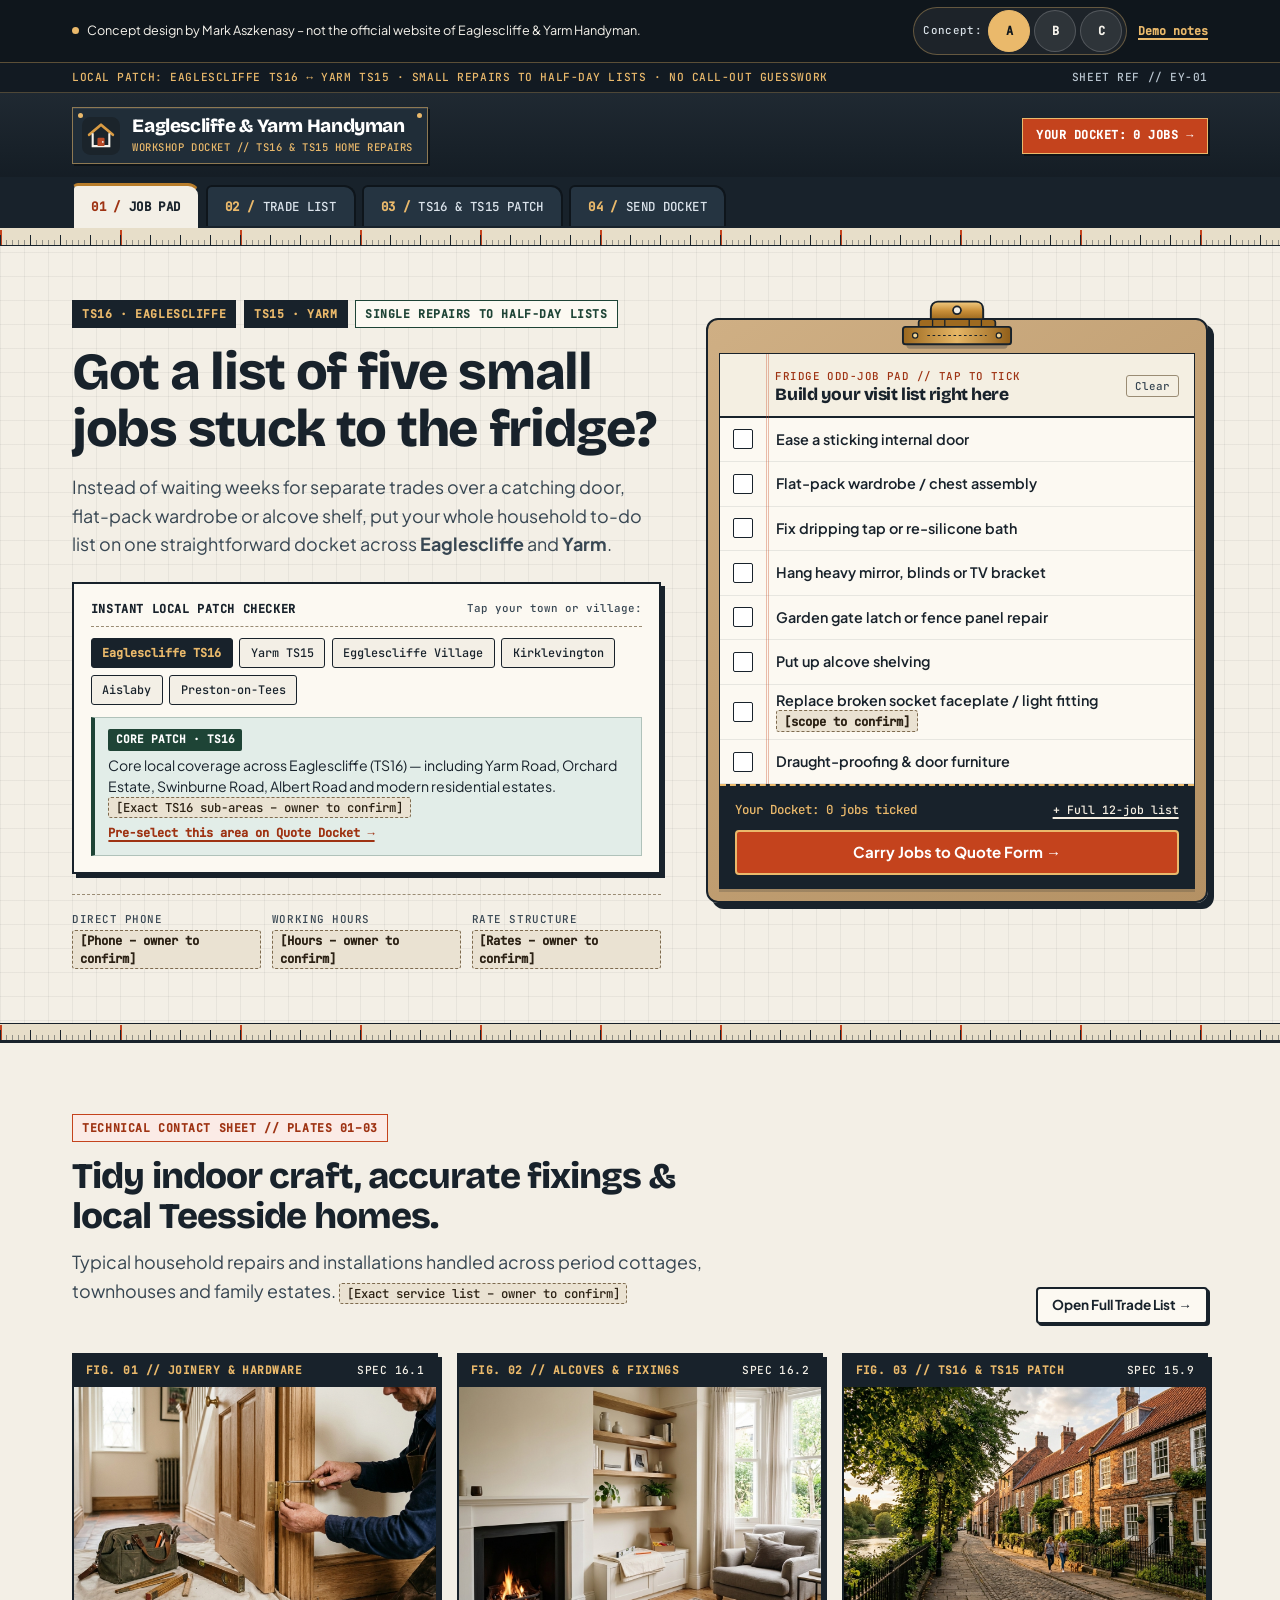
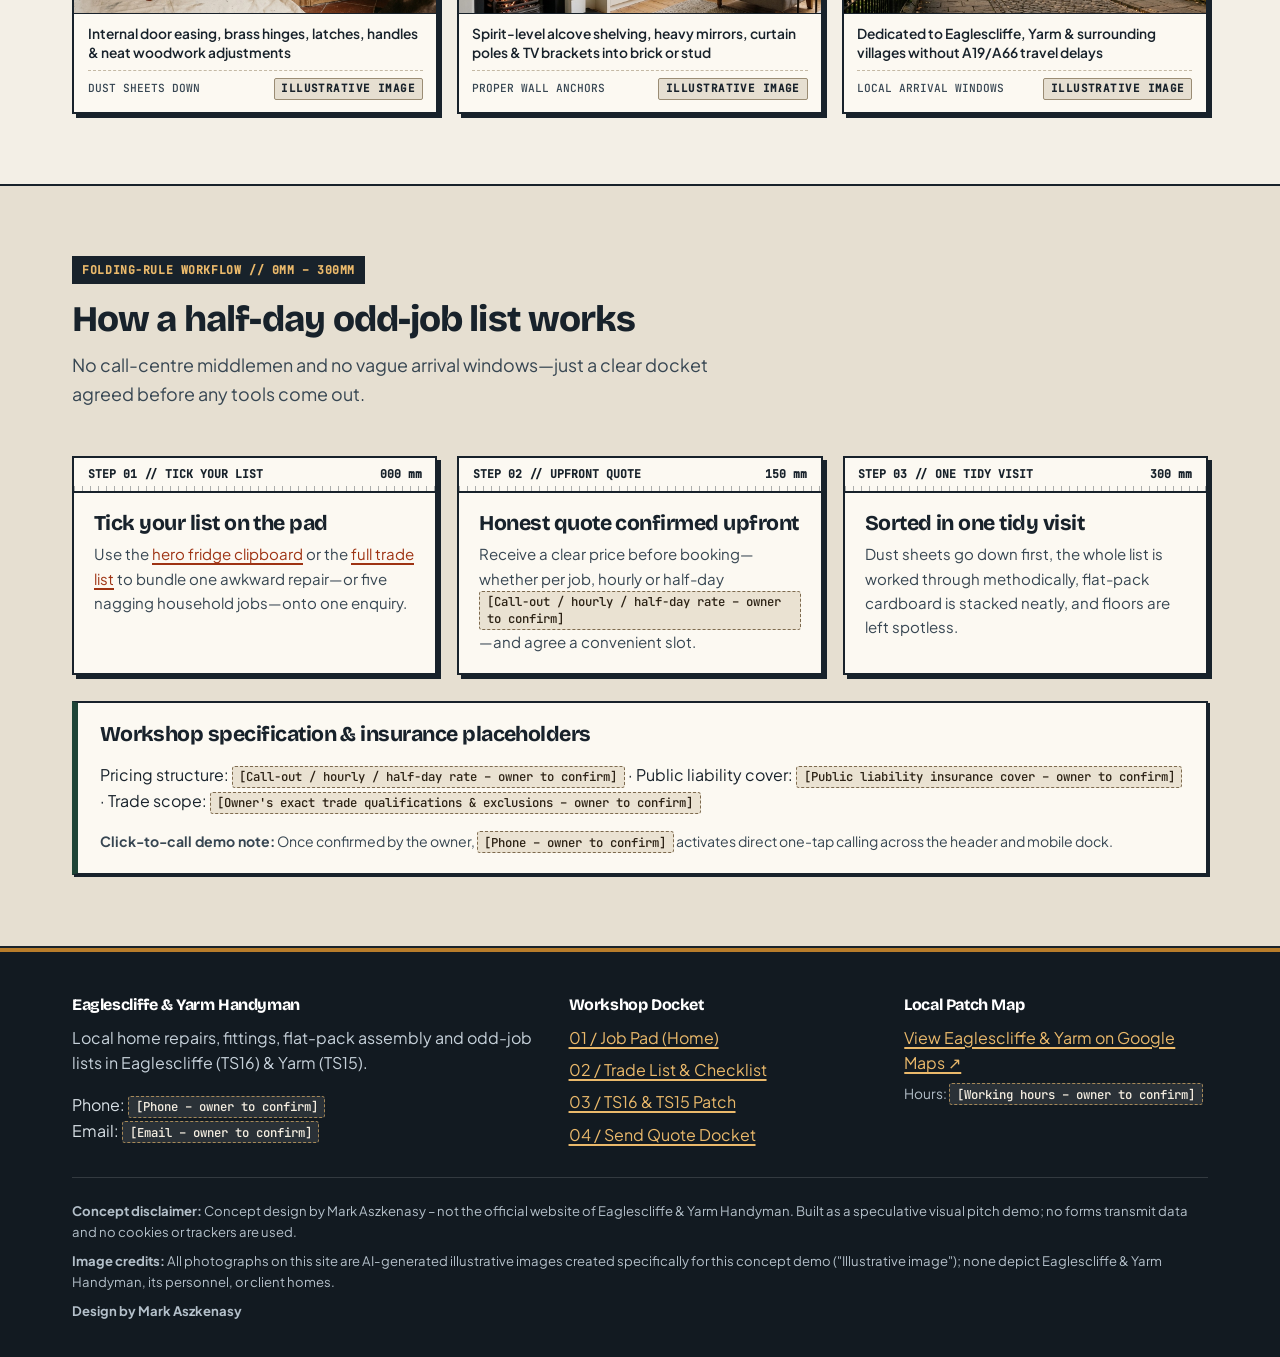
==== commit 4f50f771: "Add Set B (kinetic) and Set C (single-page app) mobile-first concept variants with A/B/C switcher" ====
--- a/index.html
+++ b/index.html
@@ -23,7 +23,15 @@
         <span class="concept-banner__dot" aria-hidden="true"></span>
         <span>Concept design by Mark Aszkenasy – not the official website of Eaglescliffe &amp; Yarm Handyman.</span>
       </p>
-      <a href="#image-credits">Demo notes</a>
+      <div class="concept-banner__controls">
+        <nav class="concept-switcher" aria-label="Concept version switcher">
+          <span class="concept-switcher__label">Concept:</span>
+          <a class="concept-switcher__pill is-active" href="index.html" aria-current="page">A</a>
+          <a class="concept-switcher__pill" href="b/index.html">B</a>
+          <a class="concept-switcher__pill" href="c/index.html">C</a>
+        </nav>
+        <a href="#image-credits">Demo notes</a>
+      </div>
     </div>
   </div>
 
--- a/css/styles.css
+++ b/css/styles.css
@@ -186,7 +186,7 @@
   flex-wrap: wrap;
   align-items: center;
   justify-content: space-between;
-  gap: 0.35rem 0.85rem;
+  gap: 0.4rem 0.85rem;
 }
 
 .concept-banner__text {
@@ -205,6 +205,13 @@
   flex-shrink: 0;
 }
 
+.concept-banner__controls {
+  display: flex;
+  flex-wrap: wrap;
+  align-items: center;
+  gap: 0.4rem 0.7rem;
+}
+
 .concept-banner a {
   color: var(--brass-bright);
   font-family: var(--font-mono);
@@ -215,6 +222,54 @@
 
 .concept-banner a:hover {
   color: #FFFFFF;
+}
+
+.concept-switcher {
+  display: inline-flex;
+  align-items: center;
+  gap: 0.25rem;
+  background: rgba(255, 255, 255, 0.06);
+  border: 1px solid rgba(234, 185, 107, 0.35);
+  border-radius: 999px;
+  padding: 0.14rem 0.22rem 0.14rem 0.55rem;
+}
+
+.concept-switcher__label {
+  font-family: var(--font-mono);
+  font-size: 0.68rem;
+  letter-spacing: 0.03em;
+  color: #D8E0E6;
+  margin-right: 0.15rem;
+  white-space: nowrap;
+}
+
+.concept-banner a.concept-switcher__pill {
+  display: inline-flex;
+  align-items: center;
+  justify-content: center;
+  min-width: 42px;
+  min-height: 42px;
+  padding: 0 0.55rem;
+  border-radius: 999px;
+  font-family: var(--font-mono);
+  font-size: 0.75rem;
+  font-weight: 700;
+  text-decoration: none;
+  color: #F6F3EC;
+  background: rgba(255, 255, 255, 0.08);
+  border: 1px solid rgba(255, 255, 255, 0.18);
+  transition: background-color 0.15s ease, color 0.15s ease;
+}
+
+.concept-banner a.concept-switcher__pill:hover {
+  background: rgba(234, 185, 107, 0.24);
+  color: #FFFFFF;
+}
+
+.concept-banner a.concept-switcher__pill.is-active {
+  background: var(--brass-bright);
+  color: #0F161C;
+  border-color: var(--brass-bright);
 }
 
 /* ==========================================================================
@@ -1860,3 +1915,139 @@
     border-color: rgba(234, 185, 107, 0.55);
   }
 }
+
+/* === Mobile-First iPhone & Touch Polish === */
+@media (max-width: 900px) {
+  input:not([type="checkbox"]):not([type="radio"]):not([type="range"]),
+  select,
+  textarea {
+    font-size: 16px !important;
+  }
+  .spec-ticker {
+    display: none;
+  }
+  .concept-banner {
+    padding: 0.35rem 0;
+  }
+  .toolchest-bar {
+    padding: 0.5rem 0;
+  }
+  .brass-plate {
+    padding: 0.38rem 0.55rem;
+  }
+  .brass-plate__serial {
+    display: none;
+  }
+  .nav-toggle,
+  .patch-pill,
+  .btn--sm {
+    min-height: 40px;
+    display: inline-flex;
+    align-items: center;
+    justify-content: center;
+  }
+  /* Lift the Fridge Odd-Job Clipboard right below the intro on mobile! */
+  .workbench-grid {
+    display: flex;
+    flex-direction: column;
+    gap: 1.15rem;
+  }
+  .workbench-grid > div:first-child {
+    display: contents;
+  }
+  .workbench-grid .stamp-row { order: 1; }
+  .workbench-grid h1 { order: 2; margin-bottom: 0; }
+  .workbench-grid .lead { order: 3; margin-bottom: 0.25rem; }
+  .workbench-grid .clipboard-board { order: 4; margin-top: 0.35rem; }
+  .workbench-grid .patch-checker { order: 5; margin-top: 0.25rem; }
+  .workbench-grid .bench-specs { order: 6; }
+}
+
+/* === Android Chrome / Samsung Internet & 360px Polish === */
+a, button, summary, label, input, select {
+  -webkit-tap-highlight-color: transparent;
+}
+
+/* === Gallery Inspiration Polish (Awwwards / Godly / Mobbin) === */
+@media (prefers-reduced-motion: no-preference) {
+  @view-transition {
+    navigation: auto;
+  }
+}
+
+.scroll-progress-rail {
+  position: absolute;
+  left: 0;
+  bottom: 0;
+  height: 2.5px;
+  width: 100%;
+  transform-origin: 0 50%;
+  transform: scaleX(0);
+  background: #C85A32;
+  pointer-events: none;
+  z-index: 20;
+  transition: transform 0.08s linear;
+}
+
+@media (prefers-reduced-motion: no-preference) {
+  .reveal-ready {
+    opacity: 0;
+    transform: translateY(16px);
+    transition: opacity 0.55s cubic-bezier(0.22, 1, 0.36, 1), transform 0.55s cubic-bezier(0.22, 1, 0.36, 1);
+    transition-delay: var(--reveal-delay, 0ms);
+    will-change: opacity, transform;
+  }
+  .reveal-ready.is-revealed {
+    opacity: 1;
+    transform: none;
+  }
+}
+
+@media (hover: hover) and (prefers-reduced-motion: no-preference) {
+  figure img {
+    transition: transform 0.65s cubic-bezier(0.22, 1, 0.36, 1);
+  }
+  figure:hover img {
+    transform: scale(1.028);
+  }
+  .swing-tag-shell {
+    transition: transform 0.28s cubic-bezier(0.22, 1, 0.36, 1);
+    transform-style: preserve-3d;
+  }
+}
+
+button:active:not(:disabled),
+.btn:active,
+.quick-date-chip:active {
+  transform: scale(0.985);
+}
+
+.quick-date-chips {
+  display: flex;
+  flex-wrap: wrap;
+  gap: 0.4rem;
+  margin-top: 0.48rem;
+}
+
+.quick-date-chip {
+  appearance: none;
+  border: 1px solid #8C7A65;
+  background-color: #F4EFE4;
+  color: #18222B;
+  border-radius: 999px;
+  padding: 0.32rem 0.68rem;
+  min-height: 34px;
+  font-family: inherit;
+  font-size: 0.76rem;
+  font-weight: 700;
+  line-height: 1.2;
+  cursor: pointer;
+  transition: background-color 0.16s ease, color 0.16s ease, border-color 0.16s ease, transform 0.12s ease;
+}
+
+.quick-date-chip:hover,
+.quick-date-chip.is-selected {
+  background-color: #18222B;
+  color: #FFFFFF;
+  border-color: #18222B;
+}
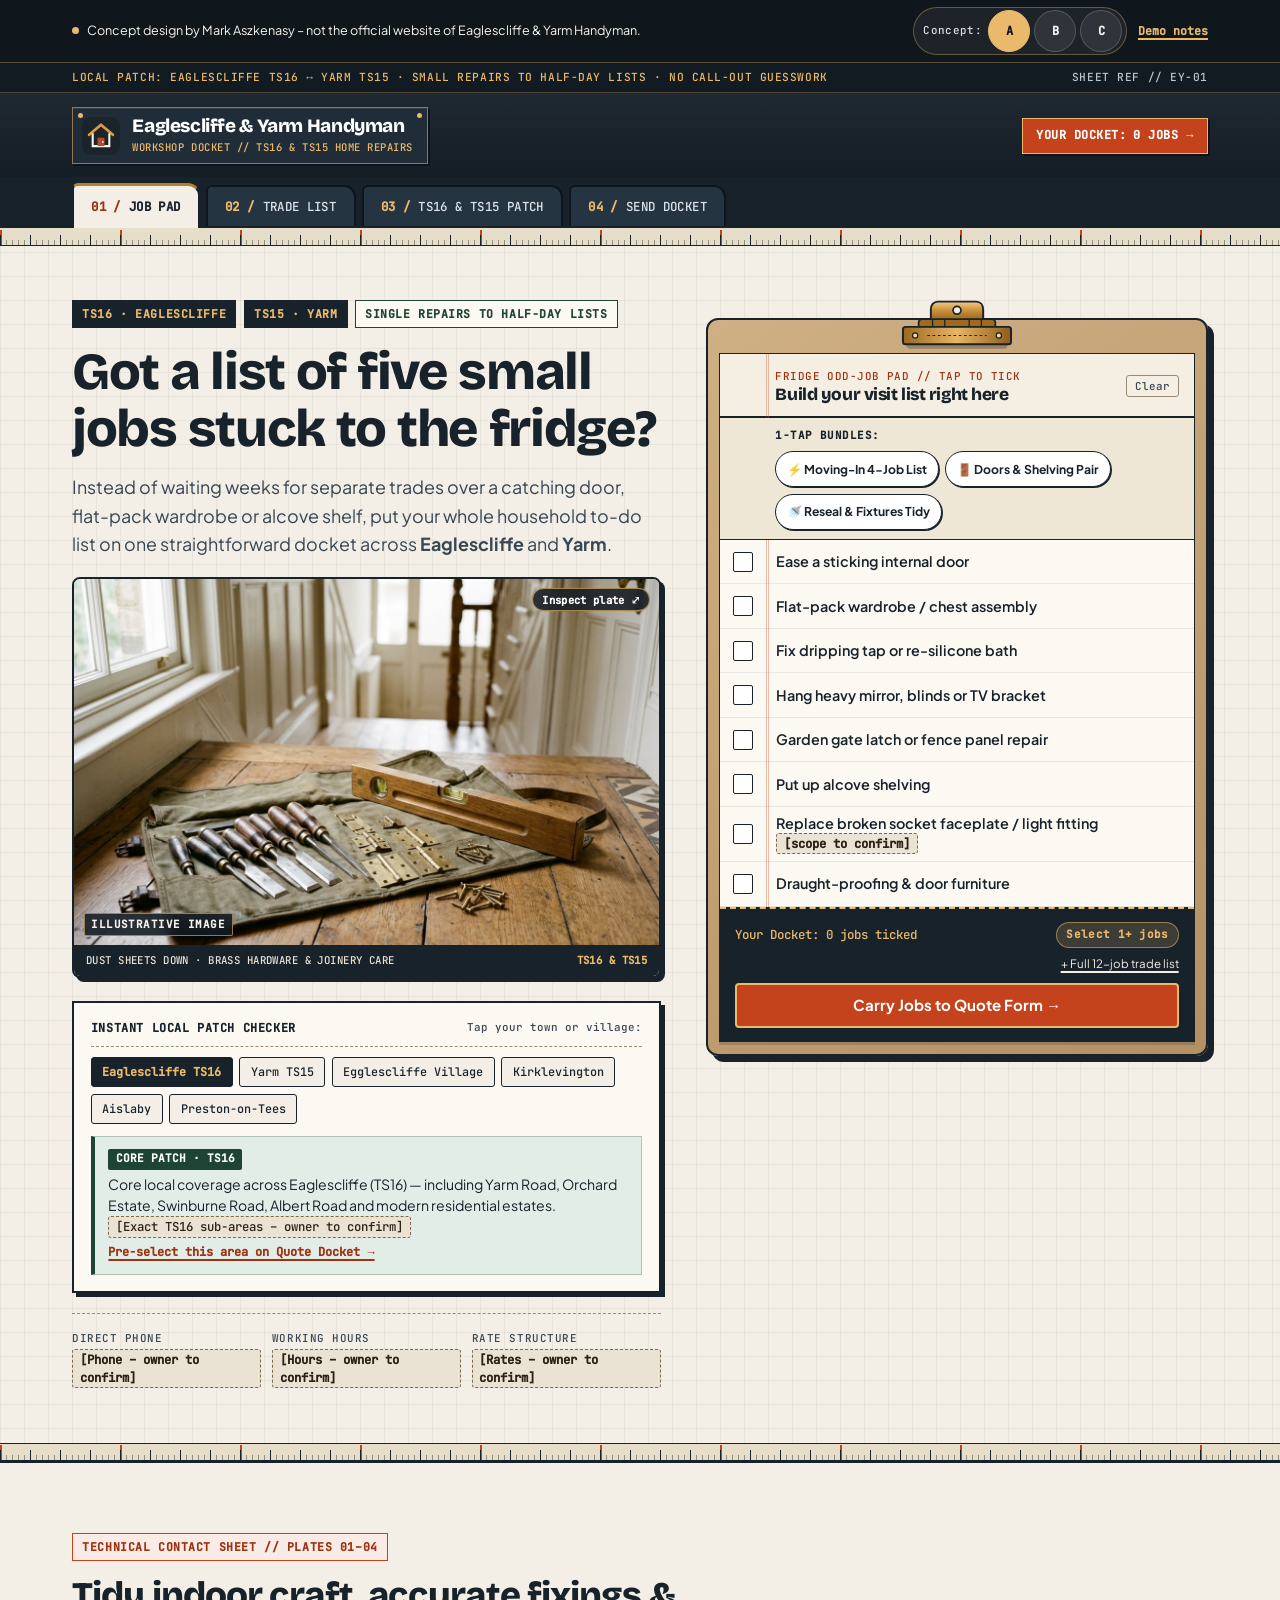
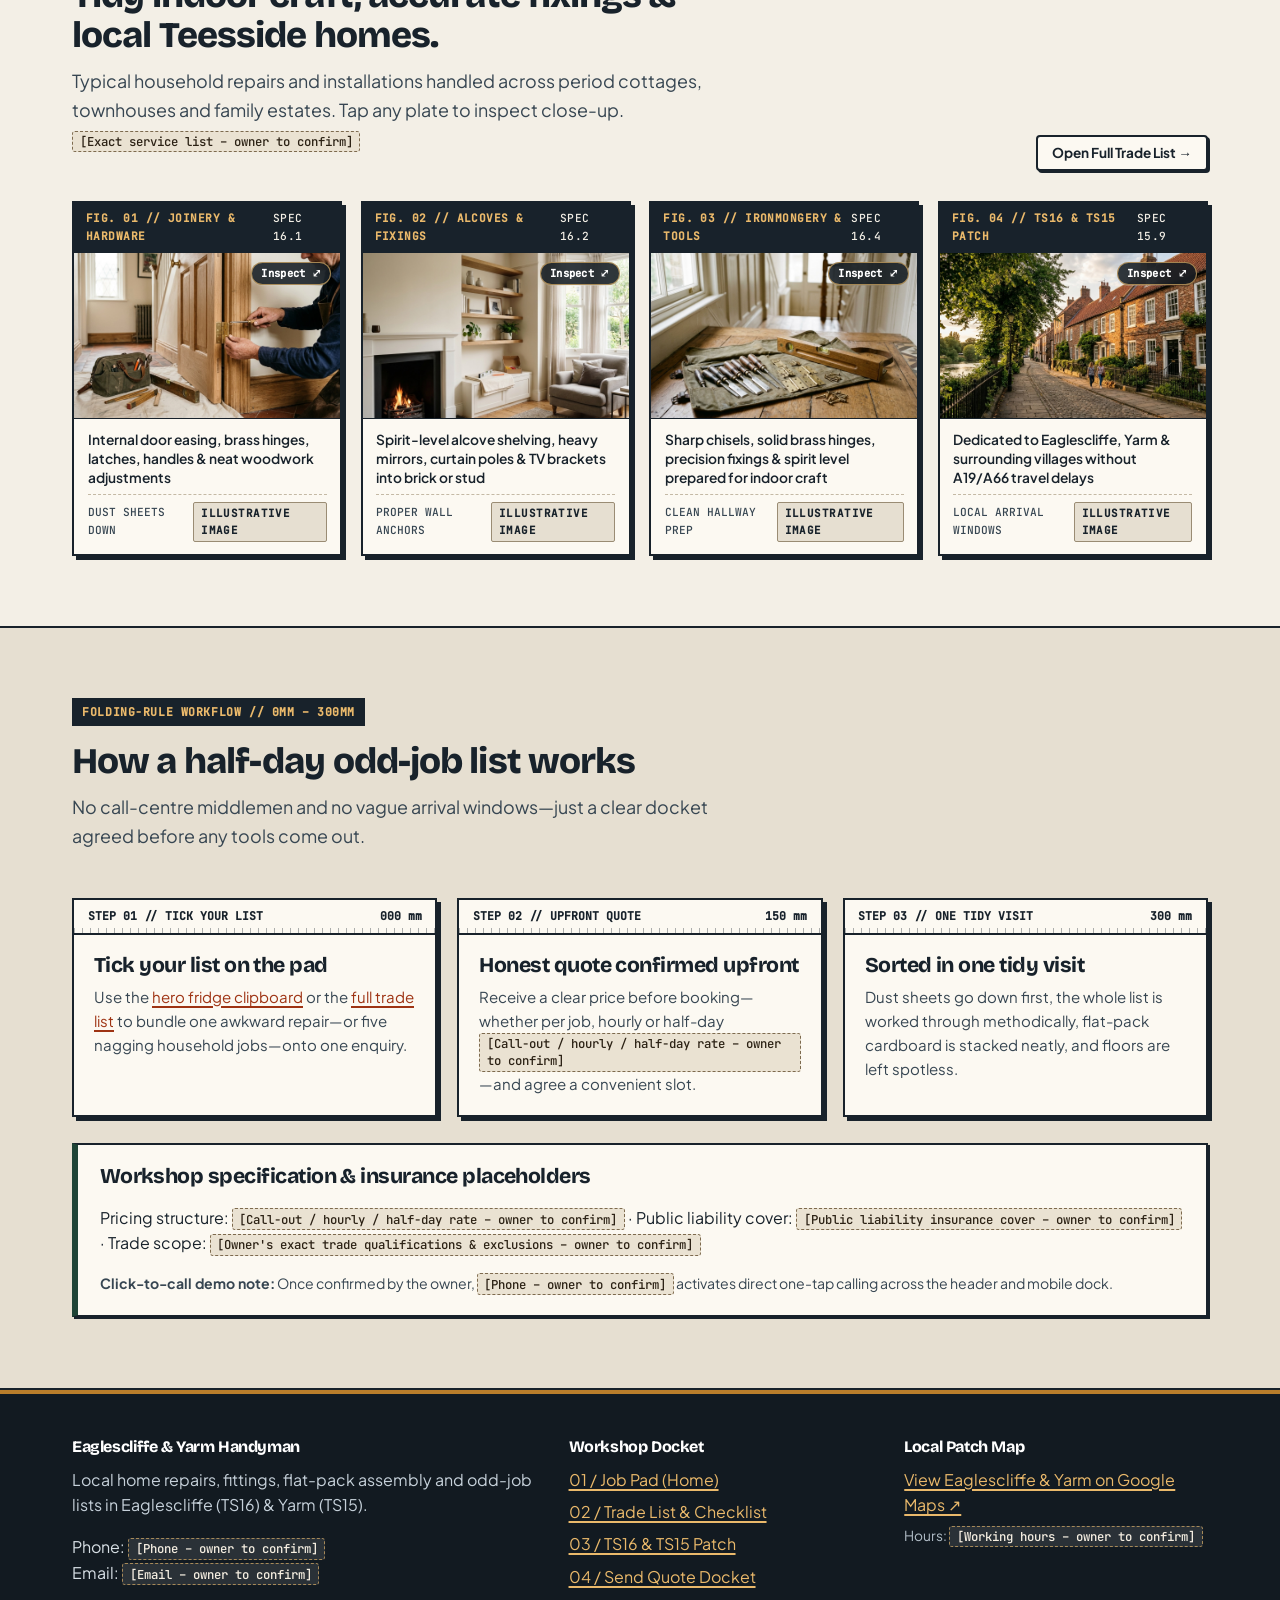
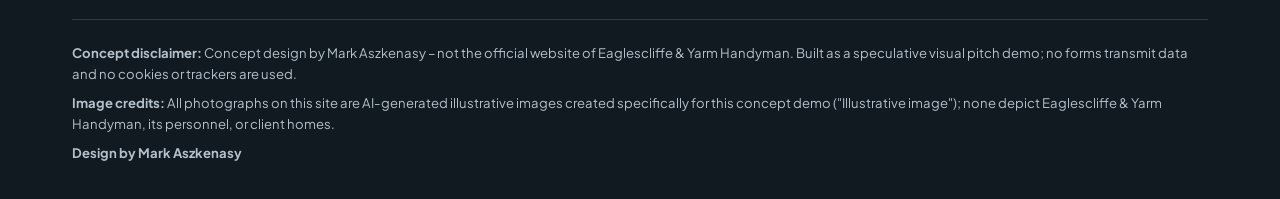
==== commit e463b39e: "Upgrade Sets A, B & C: 4-photo suite, lightbox, frosted docks, presets & live owner receipt" ====
--- a/index.html
+++ b/index.html
@@ -30,7 +30,7 @@
           <a class="concept-switcher__pill" href="b/index.html">B</a>
           <a class="concept-switcher__pill" href="c/index.html">C</a>
         </nav>
-        <a href="#image-credits">Demo notes</a>
+        <a class="concept-banner__notes" href="#image-credits">Demo notes</a>
       </div>
     </div>
   </div>
@@ -123,6 +123,25 @@
             <p class="lead">
               Instead of waiting weeks for separate trades over a catching door, flat-pack wardrobe or alcove shelf, put your whole household to-do list on one straightforward docket across <strong>Eaglescliffe</strong> and <strong>Yarm</strong>.
             </p>
+
+            <!-- Editorial Craft Hero Visual (Above-the-fold on 390x844 mobile & desktop workbench) -->
+            <figure class="hero-plate-frame" data-lightbox-trigger data-lightbox-src="images/detail-1.jpg" data-lightbox-alt="Craftsman canvas tool roll, wood chisels, solid brass hinges and spirit level arranged neatly on a dust-protected oak hallway floor" data-lightbox-caption="Canvas tool roll, sharp chisels, solid brass hinges &amp; spirit level set out cleanly before indoor repairs" data-lightbox-spec="WORKBENCH PLATE // SPEC 16.0">
+              <div class="hero-plate-frame__media">
+                <img
+                  src="images/detail-1.jpg"
+                  width="1200"
+                  height="896"
+                  fetchpriority="high"
+                  alt="Craftsman canvas tool roll, wood chisels, solid brass hinges and spirit level arranged neatly on a dust-protected oak hallway floor"
+                >
+                <span class="hero-plate-frame__badge illus-tag">Illustrative image</span>
+                <button type="button" class="photo-zoom-pill" aria-label="Enlarge workshop tool roll photograph">Inspect plate &#x2922;</button>
+              </div>
+              <figcaption class="hero-plate-frame__cap">
+                <span>DUST SHEETS DOWN &middot; BRASS HARDWARE &amp; JOINERY CARE</span>
+                <span class="hero-plate-frame__loc">TS16 &amp; TS15</span>
+              </figcaption>
+            </figure>
 
             <!-- Interactive Postcode / Village Instant Patch Checker -->
             <div class="patch-checker" data-patch-checker>
@@ -216,6 +235,16 @@
                 <button type="button" class="clipboard-clear-btn" data-clipboard-clear>Clear</button>
               </div>
 
+              <!-- 1-Tap Popular Odd-Job Bundles -->
+              <div class="bundle-strip bundle-strip--pad" role="group" aria-label="1-tap popular odd-job bundles">
+                <span class="bundle-strip__label">1-Tap Bundles:</span>
+                <div class="bundle-pills">
+                  <button type="button" class="bundle-pill" data-job-bundle="moving-in" aria-pressed="false">&#9889; Moving-In 4-Job List</button>
+                  <button type="button" class="bundle-pill" data-job-bundle="doors-shelving" aria-pressed="false">&#128682; Doors &amp; Shelving Pair</button>
+                  <button type="button" class="bundle-pill" data-job-bundle="reseal-tidy" aria-pressed="false">&#128703; Reseal &amp; Fixtures Tidy</button>
+                </div>
+              </div>
+
               <ul class="clipboard-list" aria-label="Common household odd jobs">
                 <li class="clipboard-row">
                   <label class="clipboard-label" for="hero-job-1">
@@ -309,7 +338,10 @@
               <div class="clipboard-footer">
                 <div class="clipboard-footer__status" aria-live="polite">
                   <span data-clipboard-tally>Your Docket: 0 jobs ticked</span>
-                  <a href="services.html" style="color: #F6EFE2; font-size: 0.72rem;">+ Full 12-job list</a>
+                  <span class="visit-scope-pill" data-visit-scope>Select 1+ jobs</span>
+                </div>
+                <div class="clipboard-footer__links">
+                  <a href="services.html" style="color: #F6EFE2; font-size: 0.72rem;">+ Full 12-job trade list</a>
                 </div>
                 <a class="btn clipboard-footer__cta" href="quote.html">
                   <span data-clipboard-cta-label>Carry Jobs to Quote Form &rarr;</span>
@@ -329,18 +361,18 @@
         <div class="section-head">
           <div>
             <div class="stamp-row">
-              <span class="stamp-badge stamp-badge--terracotta">TECHNICAL CONTACT SHEET // PLATES 01–03</span>
+              <span class="stamp-badge stamp-badge--terracotta">TECHNICAL CONTACT SHEET // PLATES 01–04</span>
             </div>
             <h2 id="plates-heading">Tidy indoor craft, accurate fixings &amp; local Teesside homes.</h2>
             <p class="lead">
-              Typical household repairs and installations handled across period cottages, townhouses and family estates. <span class="ph">[Exact service list – owner to confirm]</span>
+              Typical household repairs and installations handled across period cottages, townhouses and family estates. Tap any plate to inspect close-up. <span class="ph">[Exact service list – owner to confirm]</span>
             </p>
           </div>
           <a class="btn btn--secondary btn--sm" href="services.html">Open Full Trade List &rarr;</a>
         </div>
 
-        <div class="contact-sheet">
-          <figure class="plate-card">
+        <div class="contact-sheet contact-sheet--4">
+          <figure class="plate-card" data-lightbox-trigger data-lightbox-src="images/hero-home-repairs.jpg" data-lightbox-alt="Hands fitting a brass hinge onto a solid oak panelled door in a tidy hallway with a canvas tool bag and spirit level on a dust sheet" data-lightbox-caption="Internal door easing, brass hinges, latches, handles &amp; neat woodwork adjustments" data-lightbox-spec="FIG. 01 // JOINERY &amp; HARDWARE">
             <div class="plate-card__bar">
               <span class="plate-card__fig">FIG. 01 // JOINERY &amp; HARDWARE</span>
               <span>SPEC 16.1</span>
@@ -353,6 +385,7 @@
                 alt="Hands fitting a brass hinge onto a solid oak panelled door in a tidy hallway with a canvas tool bag and spirit level on a dust sheet"
                 loading="lazy"
               >
+              <button type="button" class="photo-zoom-pill" aria-label="Enlarge Fig 01 Joinery and Hardware photograph">Inspect &#x2922;</button>
             </div>
             <figcaption>
               <span class="plate-card__caption-text">Internal door easing, brass hinges, latches, handles &amp; neat woodwork adjustments</span>
@@ -363,7 +396,7 @@
             </figcaption>
           </figure>
 
-          <figure class="plate-card">
+          <figure class="plate-card" data-lightbox-trigger data-lightbox-src="images/services-shelving-alcove.jpg" data-lightbox-alt="Solid oak floating shelves fitted into a living room chimney alcove with a spirit level and fixings on a dust sheet below" data-lightbox-caption="Spirit-level alcove shelving, heavy mirrors, curtain poles &amp; TV brackets into brick or stud" data-lightbox-spec="FIG. 02 // ALCOVES &amp; FIXINGS">
             <div class="plate-card__bar">
               <span class="plate-card__fig">FIG. 02 // ALCOVES &amp; FIXINGS</span>
               <span>SPEC 16.2</span>
@@ -376,6 +409,7 @@
                 alt="Solid oak floating shelves fitted into a living room chimney alcove with a spirit level and fixings on a dust sheet below"
                 loading="lazy"
               >
+              <button type="button" class="photo-zoom-pill" aria-label="Enlarge Fig 02 Alcoves and Fixings photograph">Inspect &#x2922;</button>
             </div>
             <figcaption>
               <span class="plate-card__caption-text">Spirit-level alcove shelving, heavy mirrors, curtain poles &amp; TV brackets into brick or stud</span>
@@ -386,9 +420,33 @@
             </figcaption>
           </figure>
 
-          <figure class="plate-card">
+          <figure class="plate-card" data-lightbox-trigger data-lightbox-src="images/detail-1.jpg" data-lightbox-alt="Craftsman canvas tool roll, wood chisels, solid brass hinges and spirit level arranged neatly on an oak hallway floor" data-lightbox-caption="Sharp chisels, solid brass hinges, precision fixings &amp; spirit level set out cleanly before work begins" data-lightbox-spec="FIG. 03 // IRONMONGERY &amp; TOOLS">
             <div class="plate-card__bar">
-              <span class="plate-card__fig">FIG. 03 // TS16 &amp; TS15 PATCH</span>
+              <span class="plate-card__fig">FIG. 03 // IRONMONGERY &amp; TOOLS</span>
+              <span>SPEC 16.4</span>
+            </div>
+            <div class="plate-card__media">
+              <img
+                src="images/detail-1.jpg"
+                width="1200"
+                height="896"
+                alt="Craftsman canvas tool roll, wood chisels, solid brass hinges and spirit level arranged neatly on an oak hallway floor"
+                loading="lazy"
+              >
+              <button type="button" class="photo-zoom-pill" aria-label="Enlarge Fig 03 Ironmongery and Tools photograph">Inspect &#x2922;</button>
+            </div>
+            <figcaption>
+              <span class="plate-card__caption-text">Sharp chisels, solid brass hinges, precision fixings &amp; spirit level prepared for indoor craft</span>
+              <span class="plate-card__meta-row">
+                <span style="font-family: var(--font-mono); font-size: 0.7rem; color: var(--iron-soft);">CLEAN HALLWAY PREP</span>
+                <span class="illus-tag">Illustrative image</span>
+              </span>
+            </figcaption>
+          </figure>
+
+          <figure class="plate-card" data-lightbox-trigger data-lightbox-src="images/areas-brick-houses.jpg" data-lightbox-alt="Warm red-brick period townhouses with pantile roofs beside a tree-lined riverside walk in evening sunlight" data-lightbox-caption="Dedicated to Eaglescliffe, Yarm &amp; surrounding villages without A19/A66 travel delays" data-lightbox-spec="FIG. 04 // TS16 &amp; TS15 PATCH">
+            <div class="plate-card__bar">
+              <span class="plate-card__fig">FIG. 04 // TS16 &amp; TS15 PATCH</span>
               <span>SPEC 15.9</span>
             </div>
             <div class="plate-card__media">
@@ -399,6 +457,7 @@
                 alt="Warm red-brick period townhouses with pantile roofs beside a tree-lined riverside walk in evening sunlight"
                 loading="lazy"
               >
+              <button type="button" class="photo-zoom-pill" aria-label="Enlarge Fig 04 TS16 and TS15 Patch photograph">Inspect &#x2922;</button>
             </div>
             <figcaption>
               <span class="plate-card__caption-text">Dedicated to Eaglescliffe, Yarm &amp; surrounding villages without A19/A66 travel delays</span>
--- a/css/styles.css
+++ b/css/styles.css
@@ -1946,21 +1946,502 @@
     align-items: center;
     justify-content: center;
   }
-  /* Lift the Fridge Odd-Job Clipboard right below the intro on mobile! */
+  /* Lift the Hero Craft Plate & Fridge Odd-Job Clipboard right below the intro on mobile! */
   .workbench-grid {
     display: flex;
     flex-direction: column;
-    gap: 1.15rem;
+    gap: 0.95rem;
   }
   .workbench-grid > div:first-child {
     display: contents;
   }
-  .workbench-grid .stamp-row { order: 1; }
-  .workbench-grid h1 { order: 2; margin-bottom: 0; }
-  .workbench-grid .lead { order: 3; margin-bottom: 0.25rem; }
-  .workbench-grid .clipboard-board { order: 4; margin-top: 0.35rem; }
-  .workbench-grid .patch-checker { order: 5; margin-top: 0.25rem; }
-  .workbench-grid .bench-specs { order: 6; }
+  .workbench-grid .stamp-row { order: 1; margin-bottom: 0; }
+  .workbench-grid h1 { order: 2; margin-bottom: 0; font-size: clamp(1.68rem, 6.2vw, 2.2rem); }
+  .workbench-grid .hero-plate-frame { order: 3; margin: 0.1rem 0 0; }
+  .workbench-grid .lead { order: 4; margin-bottom: 0.15rem; }
+  .workbench-grid .clipboard-board { order: 5; margin-top: 0.35rem; }
+  .workbench-grid .patch-checker { order: 6; margin-top: 0.25rem; }
+  .workbench-grid .bench-specs { order: 7; }
+}
+
+/* ==========================================================================
+   11. AGENCY UPGRADES: COMPACT CONCEPT BAR, HERO PLATE, BUNDLES, LIGHTBOX,
+       FROSTED DOCK AUTO-CLEARANCE, MICRO-TOAST & DIGITAL ENQUIRY TICKET
+   ========================================================================== */
+@media (max-width: 720px) {
+  .concept-banner {
+    padding: 0.26rem 0;
+  }
+  .concept-banner .wrap {
+    display: grid;
+    grid-template-columns: minmax(0, 1fr) auto;
+    align-items: center;
+    gap: 0.42rem;
+  }
+  .concept-banner__text {
+    font-size: 0.67rem;
+    line-height: 1.22;
+    align-items: flex-start;
+    gap: 0.34rem;
+  }
+  .concept-banner__dot {
+    width: 6px;
+    height: 6px;
+    margin-top: 0.26rem;
+  }
+  .concept-switcher__label,
+  .concept-banner__notes {
+    display: none;
+  }
+  .concept-switcher {
+    padding: 0.1rem;
+    gap: 0.16rem;
+  }
+  .concept-banner a.concept-switcher__pill {
+    min-width: 40px;
+    min-height: 40px;
+    padding: 0 0.42rem;
+    font-size: 0.72rem;
+  }
+}
+
+/* Editorial Hero Craft Plate */
+.hero-plate-frame {
+  margin: 1.05rem 0 0;
+  background: var(--pad-cream);
+  border: 2px solid var(--iron);
+  border-radius: 8px;
+  box-shadow: var(--hard-shadow);
+  overflow: hidden;
+  cursor: pointer;
+}
+
+.hero-plate-frame__media {
+  position: relative;
+  aspect-ratio: 16 / 10;
+  overflow: hidden;
+  background: #1E2933;
+}
+
+@media (max-width: 640px) {
+  .hero-plate-frame__media {
+    aspect-ratio: 16 / 9;
+  }
+}
+
+.hero-plate-frame__media img {
+  width: 100%;
+  height: 100%;
+  object-fit: cover;
+}
+
+.hero-plate-frame__badge {
+  position: absolute;
+  left: 0.6rem;
+  bottom: 0.55rem;
+  background: rgba(18, 26, 33, 0.88);
+  color: #F6F3EC;
+  border-color: rgba(234, 185, 107, 0.6);
+  backdrop-filter: blur(8px);
+  -webkit-backdrop-filter: blur(8px);
+}
+
+.hero-plate-frame__cap {
+  display: flex;
+  align-items: center;
+  justify-content: space-between;
+  gap: 0.5rem;
+  padding: 0.45rem 0.75rem;
+  background: var(--iron);
+  color: #EAE3D5;
+  font-family: var(--font-mono);
+  font-size: 0.67rem;
+  letter-spacing: 0.04em;
+}
+
+.hero-plate-frame__loc {
+  color: var(--brass-bright);
+  font-weight: 700;
+  flex-shrink: 0;
+}
+
+/* 4-Plate Contact Sheet Grid */
+@media (min-width: 700px) and (max-width: 1119px) {
+  .contact-sheet.contact-sheet--4 {
+    grid-template-columns: repeat(2, minmax(0, 1fr));
+  }
+}
+
+@media (min-width: 1120px) {
+  .contact-sheet.contact-sheet--4 {
+    grid-template-columns: repeat(4, minmax(0, 1fr));
+  }
+}
+
+[data-lightbox-trigger] {
+  cursor: pointer;
+}
+
+.photo-zoom-pill {
+  position: absolute;
+  top: 0.55rem;
+  right: 0.55rem;
+  z-index: 3;
+  background: rgba(18, 26, 33, 0.86);
+  color: #FFFFFF;
+  border: 1px solid rgba(234, 185, 107, 0.65);
+  border-radius: 999px;
+  padding: 0.24rem 0.58rem;
+  font-family: var(--font-mono);
+  font-size: 0.66rem;
+  font-weight: 700;
+  letter-spacing: 0.03em;
+  cursor: pointer;
+  backdrop-filter: blur(8px);
+  -webkit-backdrop-filter: blur(8px);
+  transition: background-color 0.15s ease, color 0.15s ease;
+}
+
+.photo-zoom-pill:hover {
+  background: var(--terracotta);
+  border-color: #FFFFFF;
+}
+
+/* 1-Tap Popular Odd-Job Bundles & Live Visit Scope Badge */
+.bundle-strip {
+  display: flex;
+  flex-wrap: wrap;
+  align-items: center;
+  gap: 0.45rem 0.6rem;
+  padding: 0.72rem 0.85rem;
+  margin-bottom: 1rem;
+  background: #EFE8D8;
+  border: 1.5px solid var(--iron);
+  border-radius: 6px;
+}
+
+.bundle-strip--pad {
+  margin: 0;
+  border: 0;
+  border-bottom: 1.5px solid var(--iron);
+  border-radius: 0;
+  padding: 0.58rem 0.8rem 0.58rem 3.45rem;
+  background: #EFE7D6;
+  position: relative;
+  z-index: 2;
+}
+
+@media (max-width: 420px) {
+  .bundle-strip--pad {
+    padding-left: 2.9rem;
+  }
+}
+
+.bundle-strip__label {
+  font-family: var(--font-mono);
+  font-size: 0.68rem;
+  font-weight: 700;
+  text-transform: uppercase;
+  letter-spacing: 0.04em;
+  color: var(--iron);
+}
+
+.bundle-pills {
+  display: flex;
+  flex-wrap: wrap;
+  gap: 0.38rem;
+}
+
+.bundle-pill {
+  appearance: none;
+  background: #FFFFFF;
+  color: var(--iron);
+  border: 1.5px solid var(--iron);
+  border-radius: 999px;
+  padding: 0.34rem 0.68rem;
+  min-height: 36px;
+  font-family: var(--font-sans);
+  font-size: 0.76rem;
+  font-weight: 700;
+  line-height: 1.2;
+  cursor: pointer;
+  box-shadow: 1px 1px 0 var(--iron);
+  transition: background-color 0.14s ease, color 0.14s ease, border-color 0.14s ease;
+}
+
+.bundle-pill:hover {
+  border-color: var(--terracotta);
+  background: #FFF6F2;
+}
+
+.bundle-pill[aria-pressed="true"] {
+  background: var(--terracotta);
+  color: #FFFFFF;
+  border-color: var(--iron);
+}
+
+.visit-scope-pill {
+  display: inline-flex;
+  align-items: center;
+  padding: 0.2rem 0.55rem;
+  border-radius: 999px;
+  background: rgba(234, 185, 107, 0.18);
+  color: var(--brass-bright);
+  border: 1px solid rgba(234, 185, 107, 0.55);
+  font-family: var(--font-mono);
+  font-size: 0.69rem;
+  font-weight: 700;
+  letter-spacing: 0.03em;
+  white-space: nowrap;
+}
+
+.visit-scope-pill.is-active {
+  background: var(--brass-bright);
+  color: #121A21;
+  border-color: var(--brass-bright);
+}
+
+.clipboard-footer__links {
+  display: flex;
+  justify-content: flex-end;
+  margin-top: -0.2rem;
+}
+
+.job-picker-bar__meta {
+  display: flex;
+  flex-wrap: wrap;
+  align-items: center;
+  gap: 0.5rem 0.75rem;
+}
+
+/* Frosted Glass Safe-Area Dock + Auto-Clearance */
+@media (max-width: 820px) {
+  .mobile-dock {
+    background: rgba(18, 26, 33, 0.95);
+    backdrop-filter: blur(20px) saturate(180%);
+    -webkit-backdrop-filter: blur(20px) saturate(180%);
+    box-shadow: inset 0 1px 0 rgba(255, 255, 255, 0.16), 0 -10px 28px rgba(12, 18, 24, 0.42);
+    transition: transform 0.28s cubic-bezier(0.22, 1, 0.36, 1), opacity 0.22s ease;
+  }
+
+  .mobile-dock.is-cleared {
+    transform: translateY(130%);
+    opacity: 0;
+    pointer-events: none;
+  }
+}
+
+/* Non-Blocking Micro-Toast */
+.micro-toast {
+  position: fixed;
+  right: 1.1rem;
+  bottom: 1.2rem;
+  z-index: 1200;
+  max-width: min(92vw, 380px);
+  background: rgba(24, 34, 43, 0.96);
+  color: #F6F3EC;
+  border: 1.5px solid var(--brass-bright);
+  border-radius: 999px;
+  padding: 0.52rem 0.95rem;
+  font-family: var(--font-mono);
+  font-size: 0.74rem;
+  font-weight: 600;
+  box-shadow: 0 12px 28px rgba(12, 18, 24, 0.35);
+  backdrop-filter: blur(14px);
+  -webkit-backdrop-filter: blur(14px);
+  opacity: 0;
+  transform: translateY(12px);
+  pointer-events: none;
+  transition: opacity 0.2s ease, transform 0.22s cubic-bezier(0.22, 1, 0.36, 1);
+}
+
+.micro-toast.is-visible {
+  opacity: 1;
+  transform: translateY(0);
+}
+
+@media (max-width: 820px) {
+  .micro-toast {
+    left: 50%;
+    right: auto;
+    bottom: calc(4.85rem + env(safe-area-inset-bottom, 0px));
+    transform: translate(-50%, 12px);
+    text-align: center;
+  }
+  .micro-toast.is-visible {
+    transform: translate(-50%, 0);
+  }
+}
+
+/* Structured Owner-Receipt Ticket inside #demo-result */
+.receipt-ticket {
+  margin-top: 0.85rem;
+  background: #FFFFFF;
+  border: 2px solid var(--iron);
+  border-radius: 6px;
+  box-shadow: 3px 3px 0 var(--iron);
+  overflow: hidden;
+}
+
+.receipt-ticket__head {
+  background: var(--iron);
+  color: #FFFFFF;
+  padding: 0.58rem 0.9rem;
+  display: flex;
+  flex-wrap: wrap;
+  align-items: center;
+  justify-content: space-between;
+  gap: 0.4rem;
+  font-family: var(--font-mono);
+  font-size: 0.73rem;
+  font-weight: 700;
+  text-transform: uppercase;
+  letter-spacing: 0.04em;
+}
+
+.receipt-ticket__ref {
+  color: var(--brass-bright);
+}
+
+.receipt-ticket__grid {
+  margin: 0;
+  padding: 0.85rem 0.95rem;
+  display: grid;
+  grid-template-columns: repeat(2, minmax(0, 1fr));
+  gap: 0.65rem 1rem;
+}
+
+@media (max-width: 560px) {
+  .receipt-ticket__grid {
+    grid-template-columns: 1fr;
+  }
+}
+
+.receipt-ticket__full {
+  grid-column: 1 / -1;
+}
+
+.receipt-ticket__grid dt {
+  font-family: var(--font-mono);
+  font-size: 0.68rem;
+  text-transform: uppercase;
+  letter-spacing: 0.04em;
+  color: var(--iron-soft);
+  margin-bottom: 0.14rem;
+}
+
+.receipt-ticket__grid dd {
+  margin: 0;
+  font-size: 0.9rem;
+  font-weight: 600;
+  color: var(--iron);
+  line-height: 1.38;
+  overflow-wrap: anywhere;
+}
+
+.receipt-ticket__actions {
+  padding: 0.68rem 0.95rem;
+  background: var(--kraft);
+  border-top: 1.5px dashed var(--border-strong);
+  display: flex;
+  flex-wrap: wrap;
+  gap: 0.55rem;
+}
+
+/* Native <dialog> Editorial Photo Lightbox */
+.photo-lightbox {
+  border: 2px solid var(--brass-bright);
+  border-radius: 10px;
+  padding: 0;
+  max-width: min(94vw, 880px);
+  width: 100%;
+  background: #141D25;
+  color: #F6F3EC;
+  box-shadow: 0 24px 64px rgba(0, 0, 0, 0.65);
+  overflow: hidden;
+}
+
+.photo-lightbox::backdrop {
+  background: rgba(11, 17, 23, 0.78);
+  backdrop-filter: blur(12px);
+  -webkit-backdrop-filter: blur(12px);
+}
+
+.photo-lightbox__bar {
+  display: flex;
+  align-items: center;
+  justify-content: space-between;
+  gap: 0.75rem;
+  padding: 0.65rem 0.95rem;
+  background: #0E151B;
+  border-bottom: 1px solid rgba(234, 185, 107, 0.35);
+}
+
+.photo-lightbox__spec {
+  font-family: var(--font-mono);
+  font-size: 0.74rem;
+  font-weight: 700;
+  color: var(--brass-bright);
+  letter-spacing: 0.04em;
+}
+
+.photo-lightbox__close {
+  min-width: 40px;
+  min-height: 40px;
+  border-radius: 6px;
+  border: 1px solid rgba(255, 255, 255, 0.26);
+  background: rgba(255, 255, 255, 0.08);
+  color: #FFFFFF;
+  font-size: 1.05rem;
+  font-weight: 700;
+  cursor: pointer;
+  display: inline-flex;
+  align-items: center;
+  justify-content: center;
+}
+
+.photo-lightbox__close:hover {
+  background: var(--terracotta);
+  border-color: #FFFFFF;
+}
+
+.photo-lightbox__stage {
+  background: #0B1015;
+  display: flex;
+  align-items: center;
+  justify-content: center;
+  max-height: 68vh;
+  overflow: hidden;
+}
+
+.photo-lightbox__stage img {
+  width: 100%;
+  max-height: 68vh;
+  object-fit: contain;
+}
+
+.photo-lightbox__foot {
+  padding: 0.85rem 1rem;
+  display: flex;
+  flex-wrap: wrap;
+  align-items: center;
+  justify-content: space-between;
+  gap: 0.75rem;
+  background: #141D25;
+}
+
+.photo-lightbox__meta {
+  display: flex;
+  flex-direction: column;
+  gap: 0.32rem;
+  max-width: 60ch;
+}
+
+.photo-lightbox__caption {
+  margin: 0;
+  font-size: 0.9rem;
+  color: #F6F3EC;
+  line-height: 1.38;
 }
 
 /* === Android Chrome / Samsung Internet & 360px Polish === */
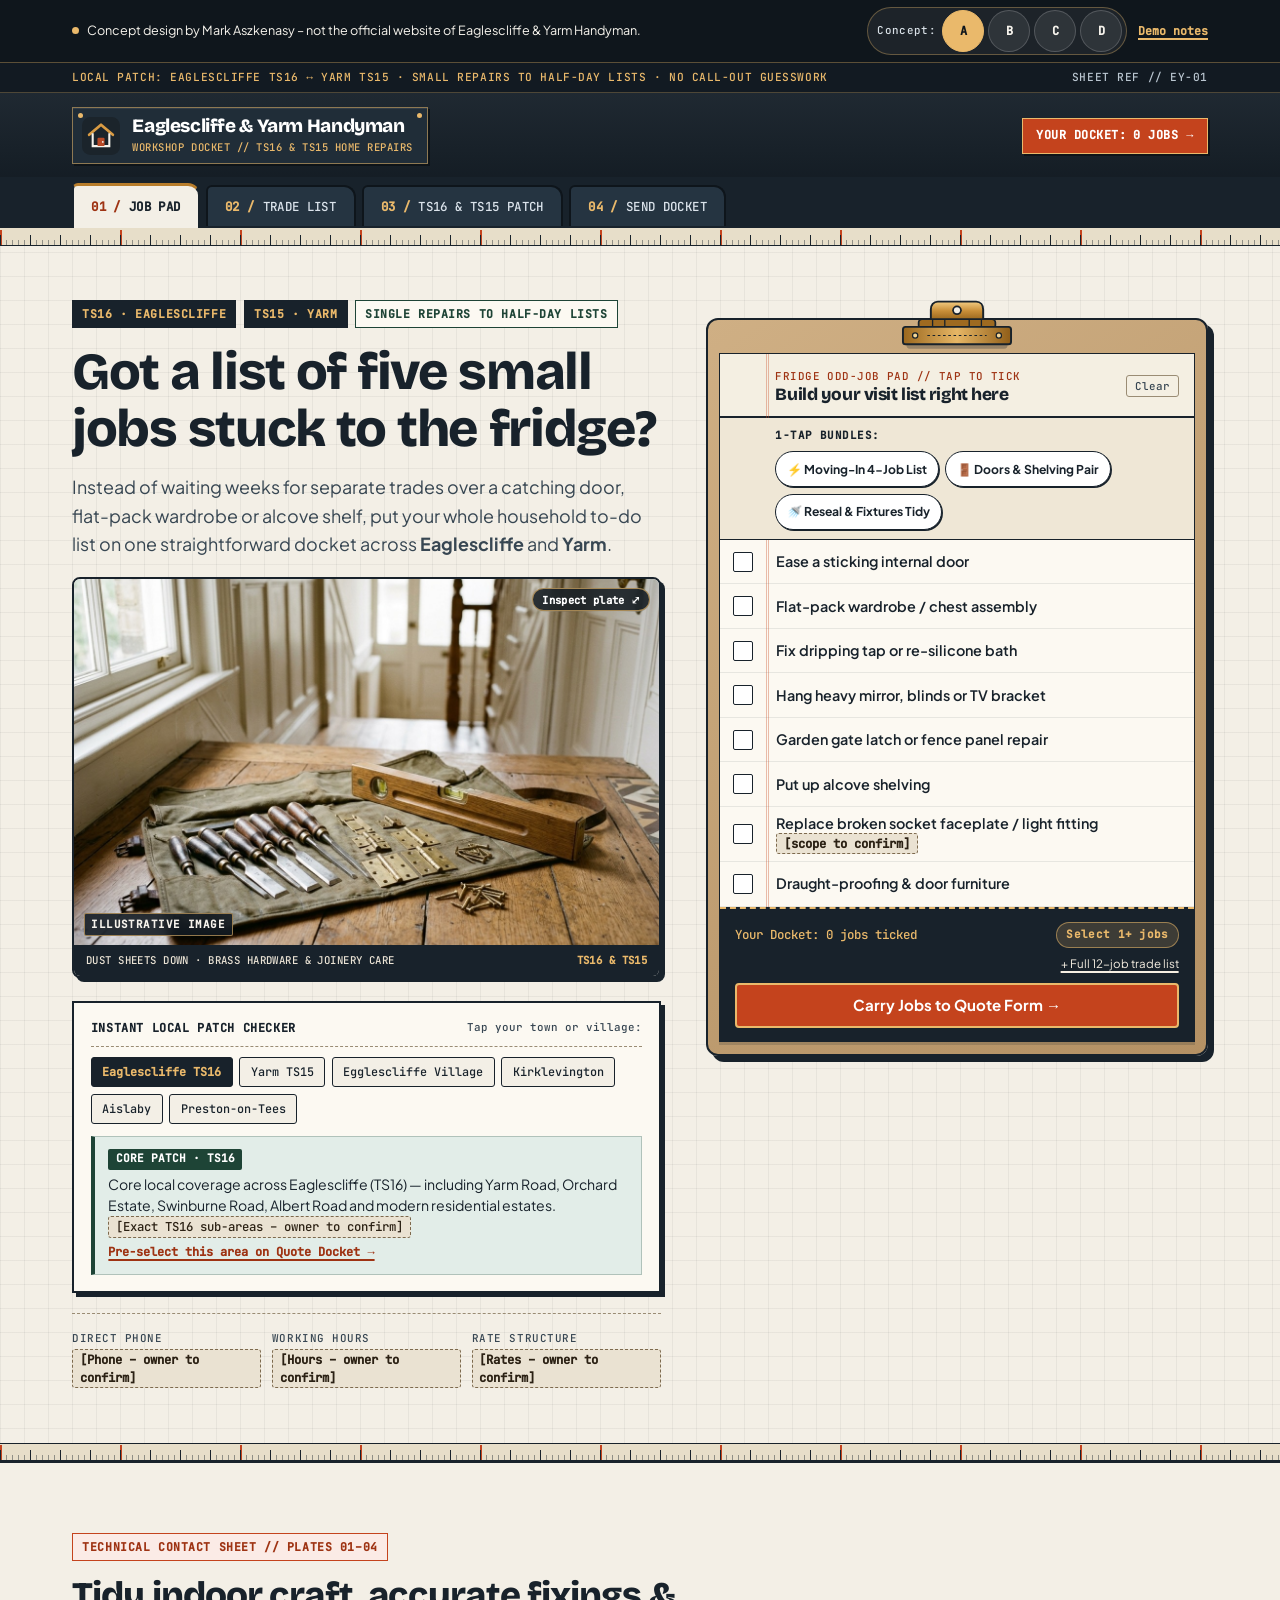
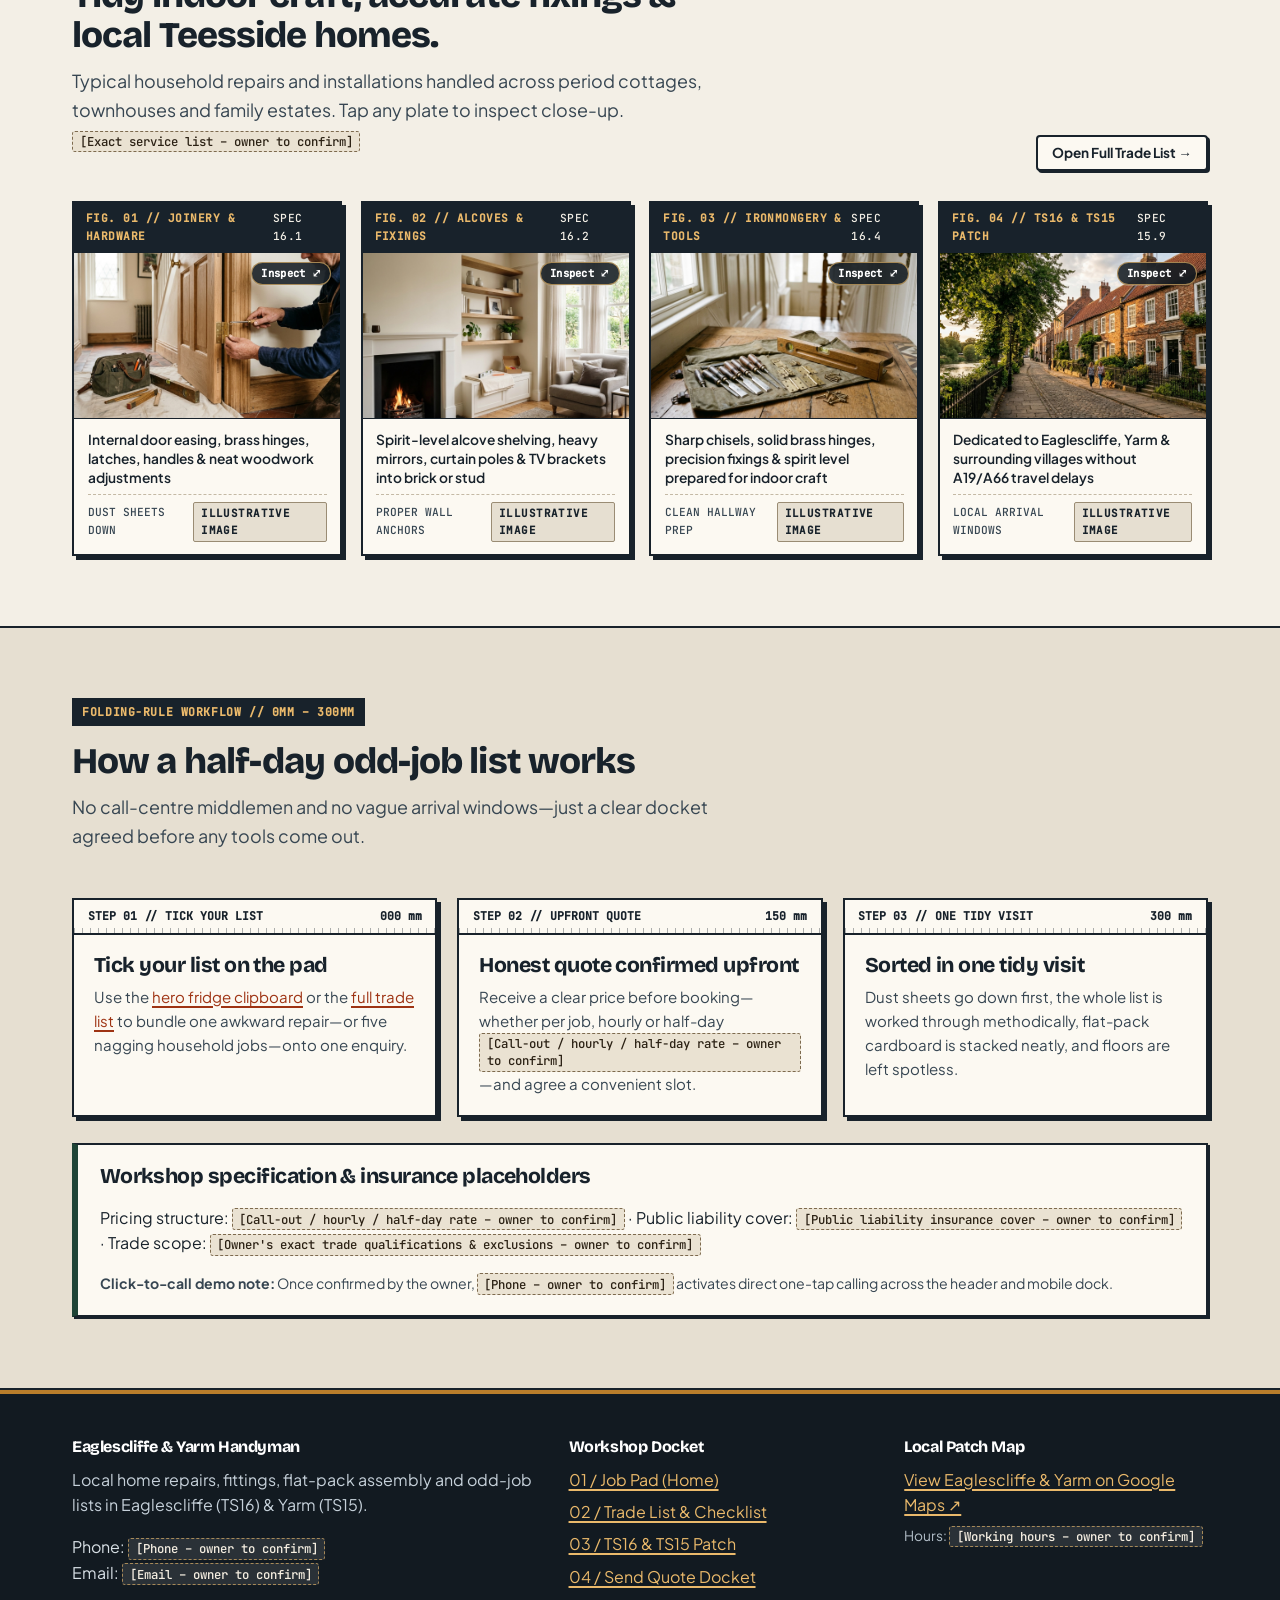
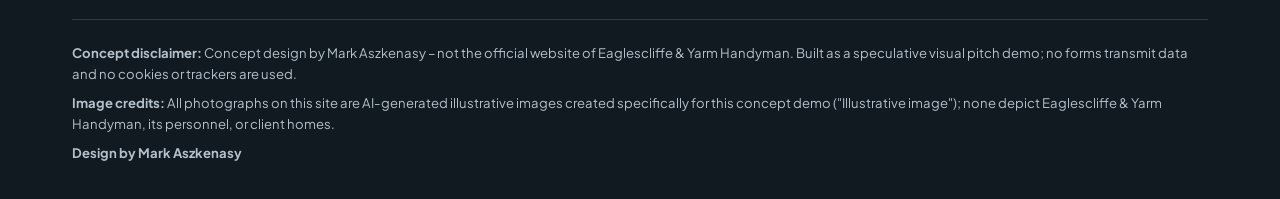
==== commit f377032a: "Add Concept D pill to the A, B and C switchers Co-Authored-By: Claude Fable 5.2 <noreply@anthropic.c" ====
--- a/index.html
+++ b/index.html
@@ -29,6 +29,7 @@
           <a class="concept-switcher__pill is-active" href="index.html" aria-current="page">A</a>
           <a class="concept-switcher__pill" href="b/index.html">B</a>
           <a class="concept-switcher__pill" href="c/index.html">C</a>
+          <a class="concept-switcher__pill" href="d/index.html">D</a>
         </nav>
         <a class="concept-banner__notes" href="#image-credits">Demo notes</a>
       </div>
